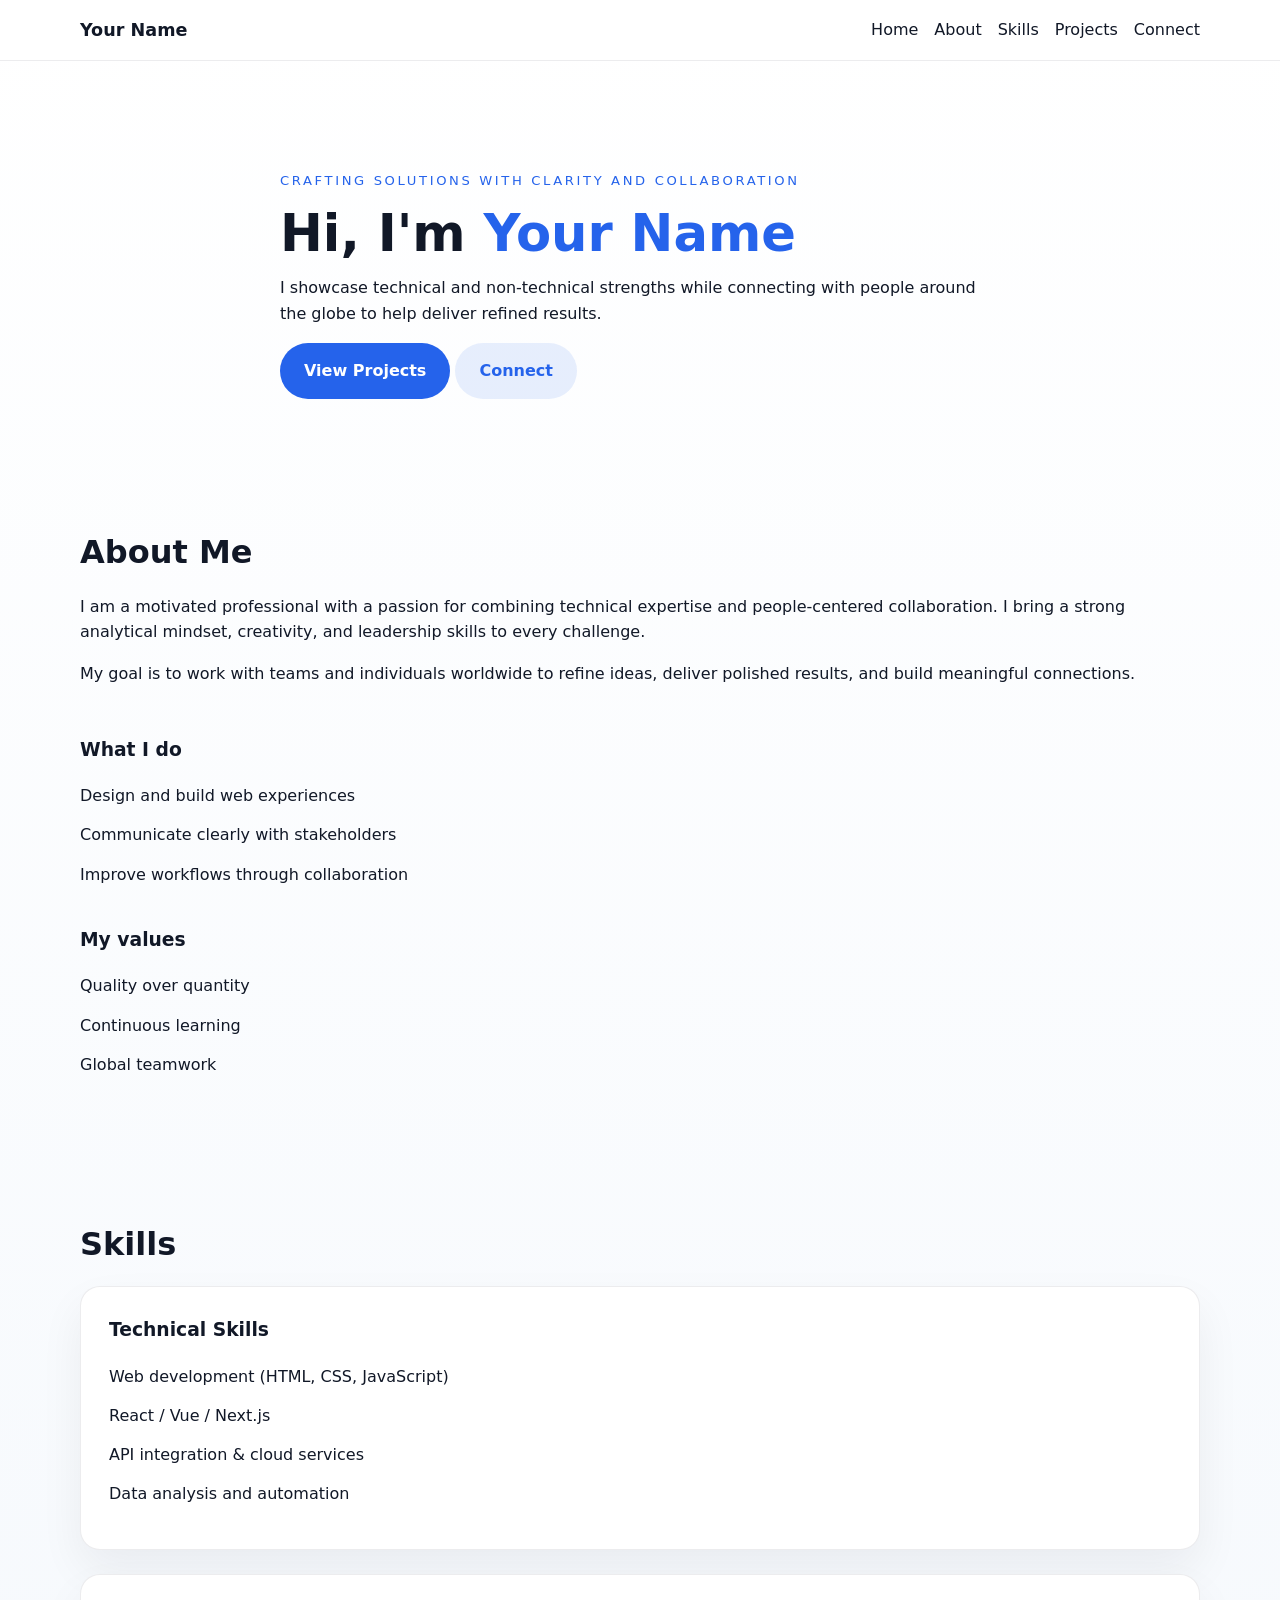
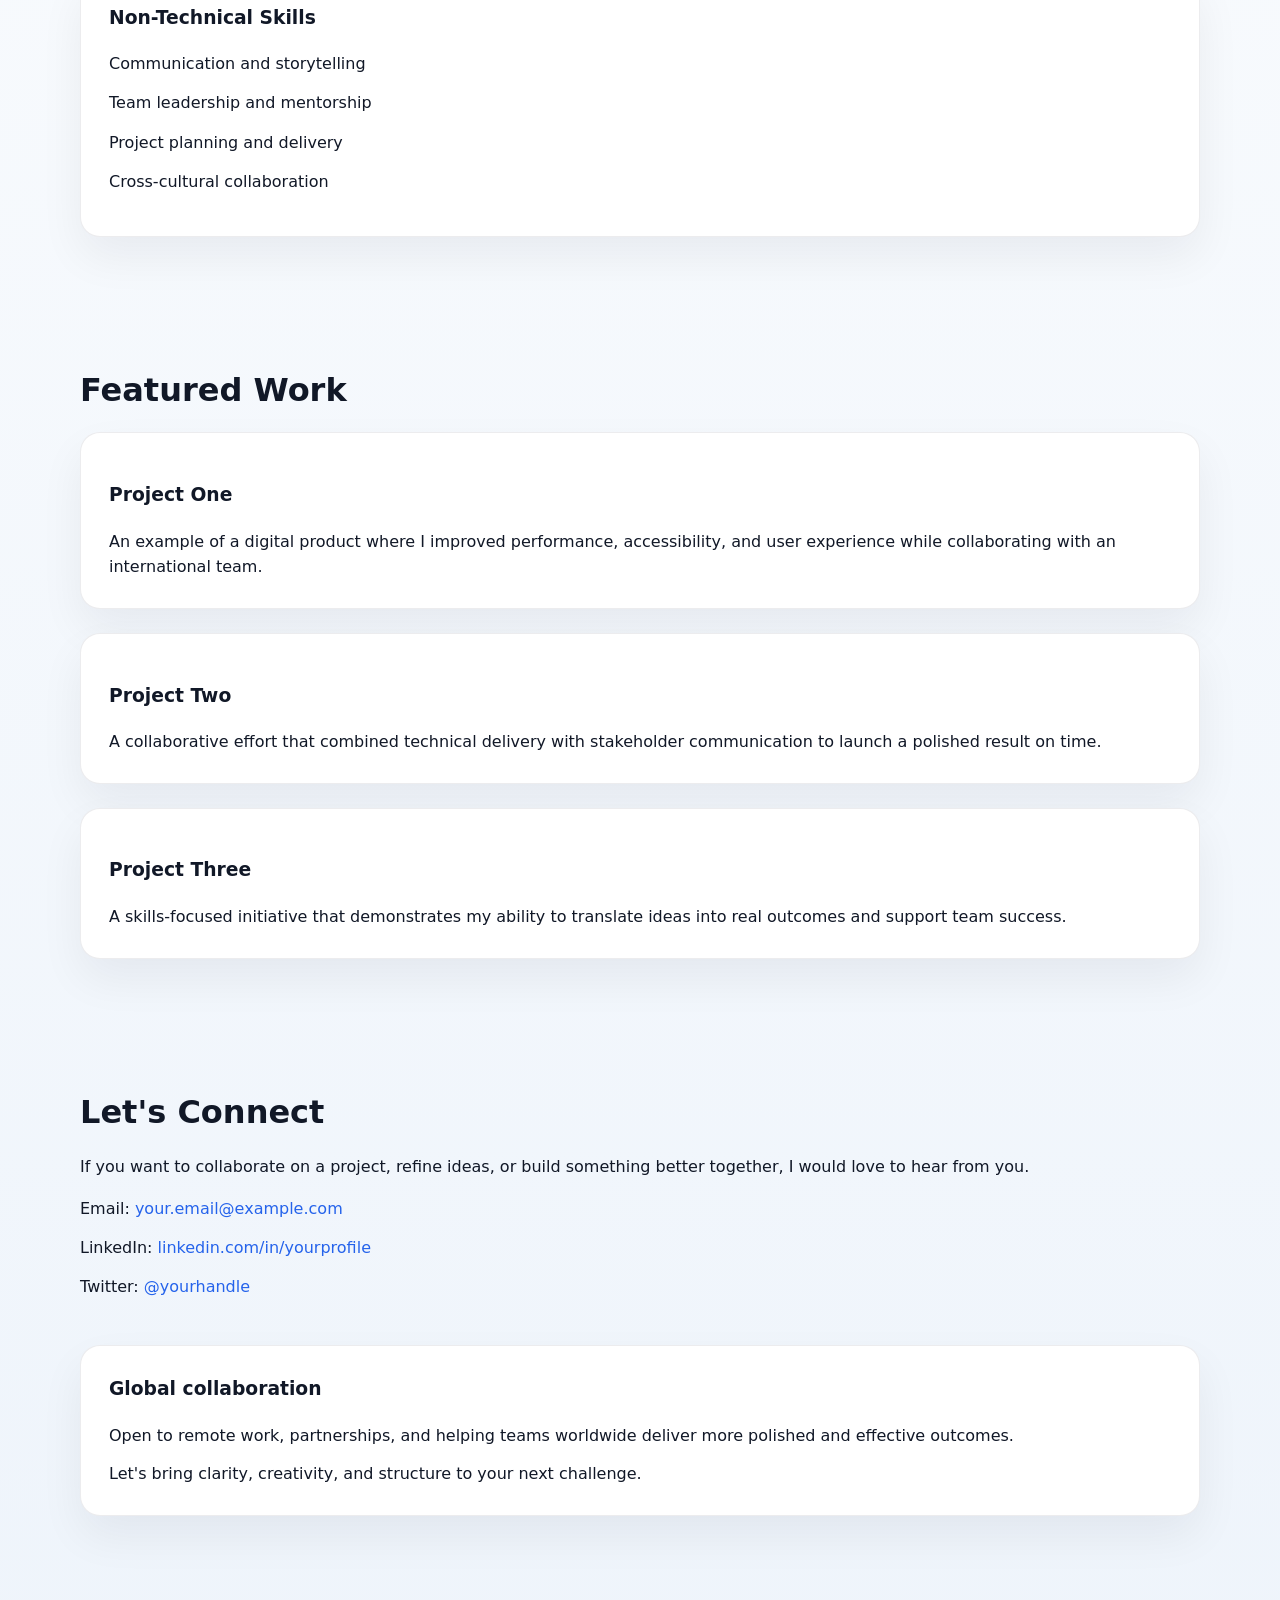
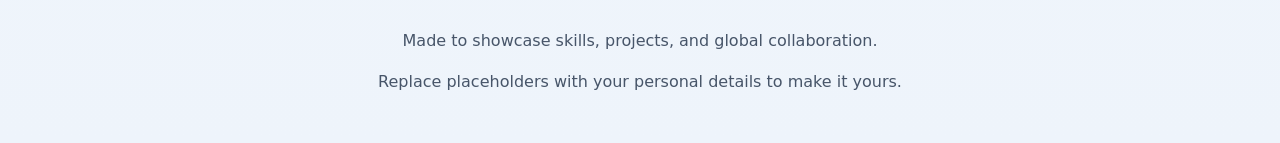
==== index.html @ eaec9dbc "Portfolio creation" ====
<!DOCTYPE html>
<html lang="en">
<head>
  <meta charset="UTF-8" />
  <meta name="viewport" content="width=device-width, initial-scale=1.0" />
  <title>My Portfolio | Showcase & Connect</title>
  <link rel="stylesheet" href="styles.css" />
</head>
<body>
  <header class="site-header">
    <div class="container header-inner">
      <a class="brand" href="#home">Your Name</a>
      <button class="nav-toggle" aria-label="Toggle navigation">Menu</button>
      <nav class="site-nav">
        <a href="#home">Home</a>
        <a href="#about">About</a>
        <a href="#skills">Skills</a>
        <a href="#projects">Projects</a>
        <a href="#connect">Connect</a>
      </nav>
    </div>
  </header>

  <main>
    <section id="home" class="hero">
      <div class="container hero-content">
        <p class="eyebrow">Crafting solutions with clarity and collaboration</p>
        <h1>Hi, I'm <span>Your Name</span></h1>
        <p>I showcase technical and non-technical strengths while connecting with people around the globe to help deliver refined results.</p>
        <div class="hero-actions">
          <a class="button primary" href="#projects">View Projects</a>
          <a class="button secondary" href="#connect">Connect</a>
        </div>
      </div>
    </section>

    <section id="about" class="section about">
      <div class="container section-grid">
        <div>
          <h2>About Me</h2>
          <p>I am a motivated professional with a passion for combining technical expertise and people-centered collaboration. I bring a strong analytical mindset, creativity, and leadership skills to every challenge.</p>
          <p>My goal is to work with teams and individuals worldwide to refine ideas, deliver polished results, and build meaningful connections.</p>
        </div>
        <div class="about-list">
          <div>
            <h3>What I do</h3>
            <ul>
              <li>Design and build web experiences</li>
              <li>Communicate clearly with stakeholders</li>
              <li>Improve workflows through collaboration</li>
            </ul>
          </div>
          <div>
            <h3>My values</h3>
            <ul>
              <li>Quality over quantity</li>
              <li>Continuous learning</li>
              <li>Global teamwork</li>
            </ul>
          </div>
        </div>
      </div>
    </section>

    <section id="skills" class="section skills">
      <div class="container">
        <h2>Skills</h2>
        <div class="skill-grid">
          <div class="skill-card">
            <h3>Technical Skills</h3>
            <ul>
              <li>Web development (HTML, CSS, JavaScript)</li>
              <li>React / Vue / Next.js</li>
              <li>API integration & cloud services</li>
              <li>Data analysis and automation</li>
            </ul>
          </div>
          <div class="skill-card">
            <h3>Non-Technical Skills</h3>
            <ul>
              <li>Communication and storytelling</li>
              <li>Team leadership and mentorship</li>
              <li>Project planning and delivery</li>
              <li>Cross-cultural collaboration</li>
            </ul>
          </div>
        </div>
      </div>
    </section>

    <section id="projects" class="section projects">
      <div class="container">
        <h2>Featured Work</h2>
        <div class="project-grid">
          <article class="project-card">
            <h3>Project One</h3>
            <p>An example of a digital product where I improved performance, accessibility, and user experience while collaborating with an international team.</p>
          </article>
          <article class="project-card">
            <h3>Project Two</h3>
            <p>A collaborative effort that combined technical delivery with stakeholder communication to launch a polished result on time.</p>
          </article>
          <article class="project-card">
            <h3>Project Three</h3>
            <p>A skills-focused initiative that demonstrates my ability to translate ideas into real outcomes and support team success.</p>
          </article>
        </div>
      </div>
    </section>

    <section id="connect" class="section connect">
      <div class="container section-grid">
        <div>
          <h2>Let's Connect</h2>
          <p>If you want to collaborate on a project, refine ideas, or build something better together, I would love to hear from you.</p>
          <ul class="contact-list">
            <li>Email: <a href="mailto:your.email@example.com">your.email@example.com</a></li>
            <li>LinkedIn: <a href="#">linkedin.com/in/yourprofile</a></li>
            <li>Twitter: <a href="#">@yourhandle</a></li>
          </ul>
        </div>
        <div class="connect-card">
          <h3>Global collaboration</h3>
          <p>Open to remote work, partnerships, and helping teams worldwide deliver more polished and effective outcomes.</p>
          <p>Let's bring clarity, creativity, and structure to your next challenge.</p>
        </div>
      </div>
    </section>
  </main>

  <footer class="site-footer">
    <div class="container">
      <p>Made to showcase skills, projects, and global collaboration.</p>
      <p>Replace placeholders with your personal details to make it yours.</p>
    </div>
  </footer>

  <script src="script.js"></script>
</body>
</html>
---- styles.css ----
:root {
  color-scheme: light;
  font-family: Inter, system-ui, -apple-system, BlinkMacSystemFont, "Segoe UI", sans-serif;
  font-size: 16px;
  line-height: 1.6;
  color: #111827;
  background: #f8fafc;
}

* {
  box-sizing: border-box;
}

body {
  margin: 0;
  min-height: 100vh;
  background: linear-gradient(180deg, #ffffff 0%, #eef4fb 100%);
}

a {
  color: inherit;
  text-decoration: none;
}

img {
  max-width: 100%;
  display: block;
}

.container {
  width: min(1120px, calc(100% - 2rem));
  margin: 0 auto;
}

.site-header {
  background: rgba(255, 255, 255, 0.92);
  position: sticky;
  top: 0;
  z-index: 10;
  border-bottom: 1px solid rgba(15, 23, 42, 0.08);
}

.header-inner {
  display: flex;
  gap: 1rem;
  align-items: center;
  justify-content: space-between;
  padding: 1rem 0;
}

.brand {
  font-size: 1.1rem;
  font-weight: 700;
}

.site-nav {
  display: flex;
  flex-wrap: wrap;
  gap: 1rem;
}

.nav-toggle {
  display: none;
  border: none;
  background: none;
  font: inherit;
  cursor: pointer;
}

.hero {
  padding: 6rem 0 4rem;
}

.hero-content {
  max-width: 720px;
}

.eyebrow {
  text-transform: uppercase;
  letter-spacing: 0.2em;
  font-size: 0.82rem;
  margin-bottom: 1rem;
  color: #2563eb;
}

h1 {
  font-size: clamp(2.5rem, 4vw, 4rem);
  line-height: 1.02;
  margin: 0 0 1rem;
}

h1 span {
  color: #2563eb;
}

.button {
  display: inline-flex;
  align-items: center;
  justify-content: center;
  padding: 0.95rem 1.5rem;
  border-radius: 999px;
  font-weight: 600;
  transition: transform 0.2s ease, background 0.2s ease;
}

.button:hover {
  transform: translateY(-1px);
}

.primary {
  background: #2563eb;
  color: white;
}

.secondary {
  background: rgba(37, 99, 235, 0.1);
  color: #2563eb;
}

.section {
  padding: 4rem 0;
}

.section h2 {
  font-size: clamp(2rem, 2.5vw, 2.75rem);
  margin: 0 0 1rem;
}

.section-grid {
  display: grid;
  gap: 2rem;
}

.about-list {
  display: grid;
  gap: 1.5rem;
}

.about-list h3,
.skill-card h3,
.connect-card h3 {
  margin-top: 0;
}

.about-list ul,
.skill-card ul,
.contact-list {
  list-style: none;
  padding: 0;
  margin: 0;
}

.about-list li,
.skill-card li,
.contact-list li {
  margin-bottom: 0.85rem;
}

.skill-grid,
.project-grid {
  display: grid;
  gap: 1.5rem;
}

.skill-card,
.project-card,
.connect-card {
  background: white;
  border: 1px solid rgba(15, 23, 42, 0.08);
  border-radius: 1.25rem;
  padding: 1.75rem;
  box-shadow: 0 20px 45px rgba(15, 23, 42, 0.06);
}

.project-card p,
.connect-card p {
  margin: 0.8rem 0 0;
}

.contact-list li a {
  color: #2563eb;
}

.site-footer {
  padding: 2rem 0;
  text-align: center;
  color: #475569;
}

@media (max-width: 900px) {
  .section-grid {
    grid-template-columns: 1fr;
  }

  .skill-grid,
  .project-grid {
    grid-template-columns: 1fr;
  }
}

@media (max-width: 720px) {
  .header-inner {
    flex-direction: column;
    align-items: flex-start;
  }

  .nav-toggle {
    display: inline-flex;
  }

  .site-nav {
    width: 100%;
    flex-direction: column;
    display: none;
    gap: 0.75rem;
    margin-top: 0.75rem;
  }

  .site-nav.open {
    display: flex;
  }

  .hero {
    padding-top: 4rem;
  }
}
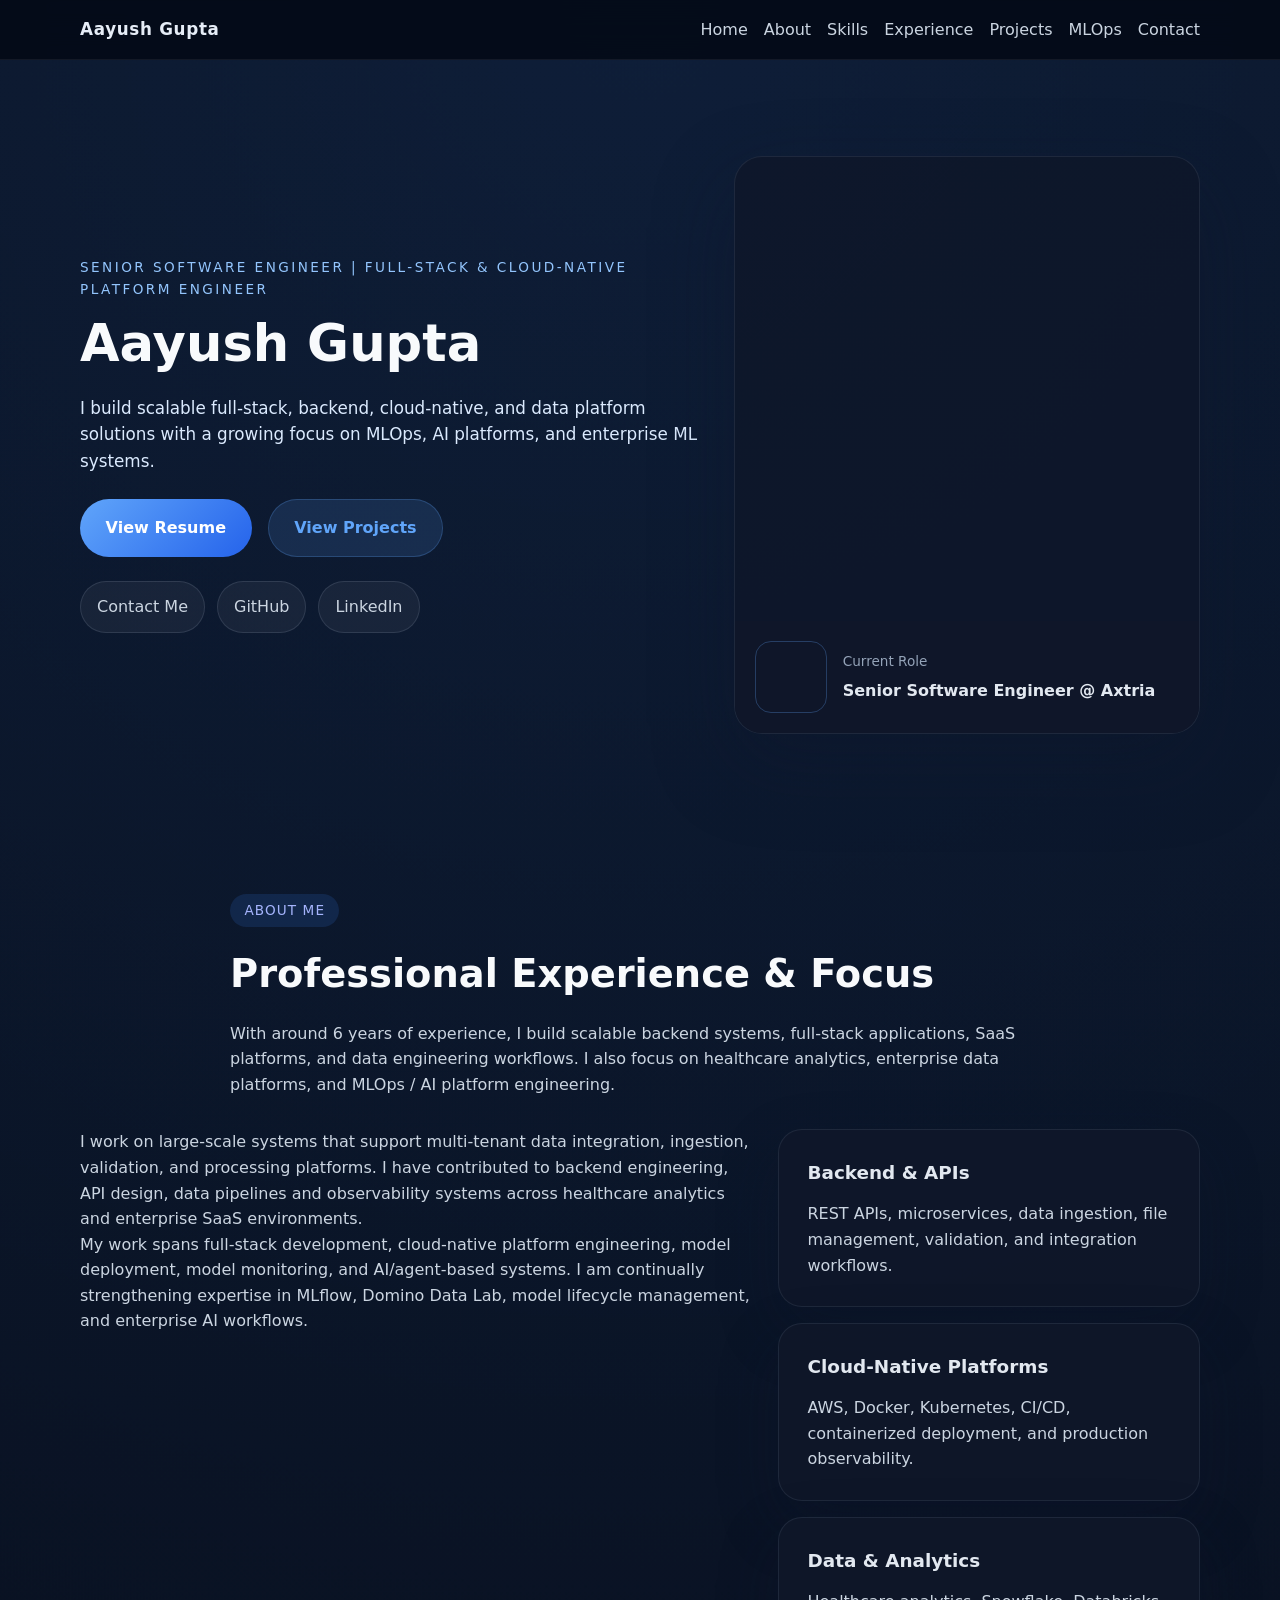
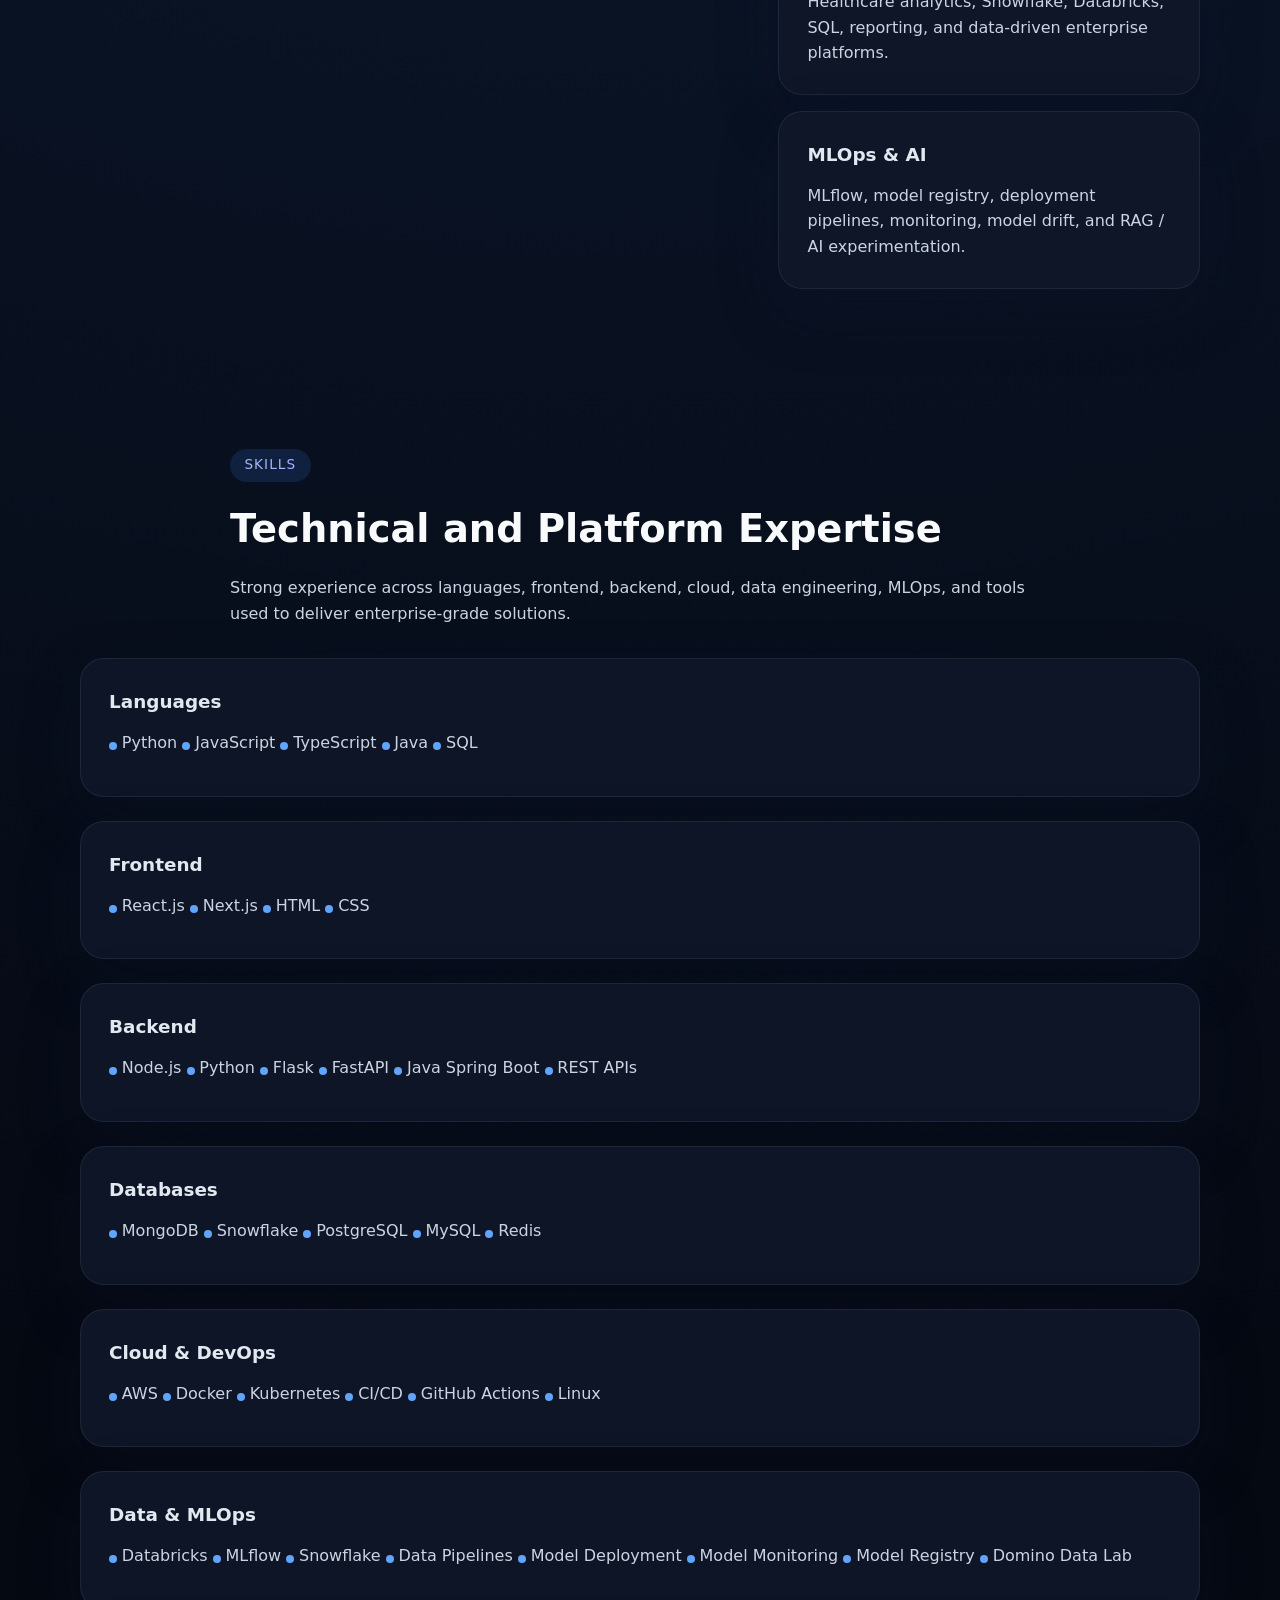
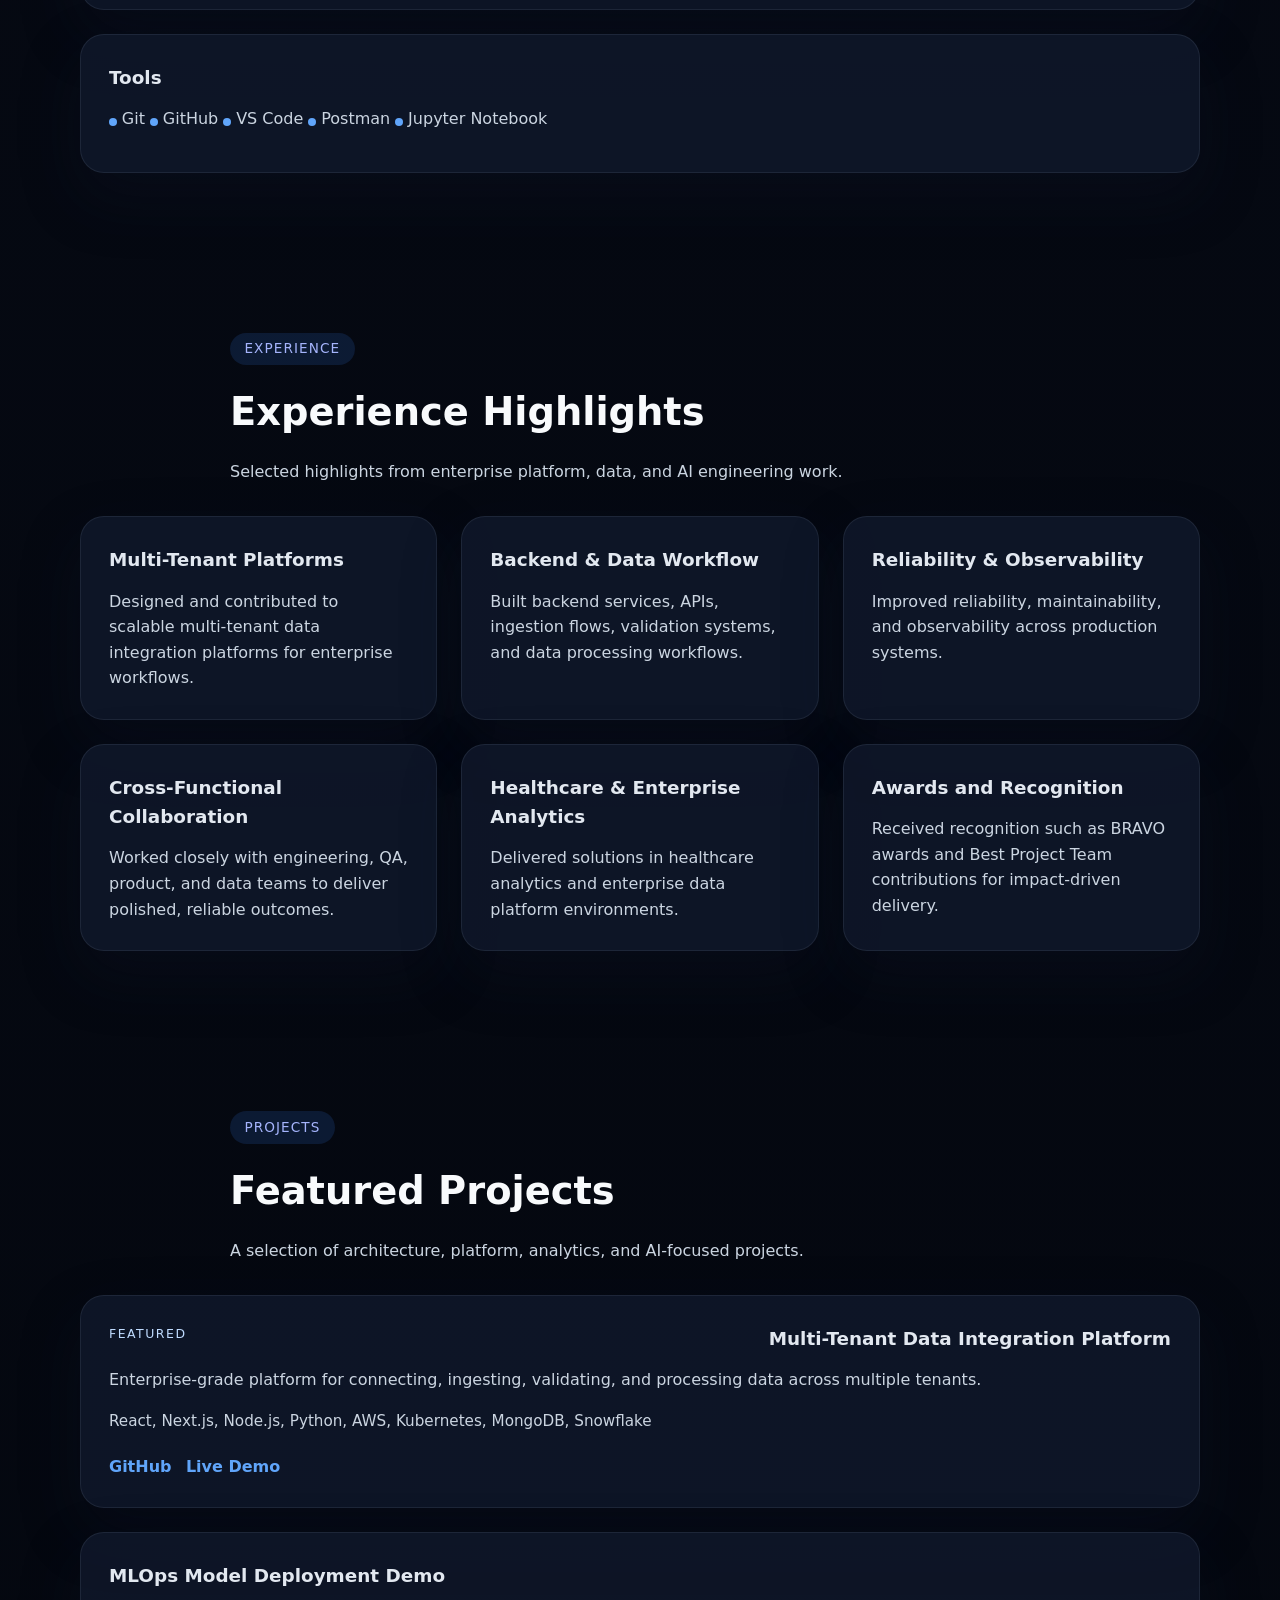
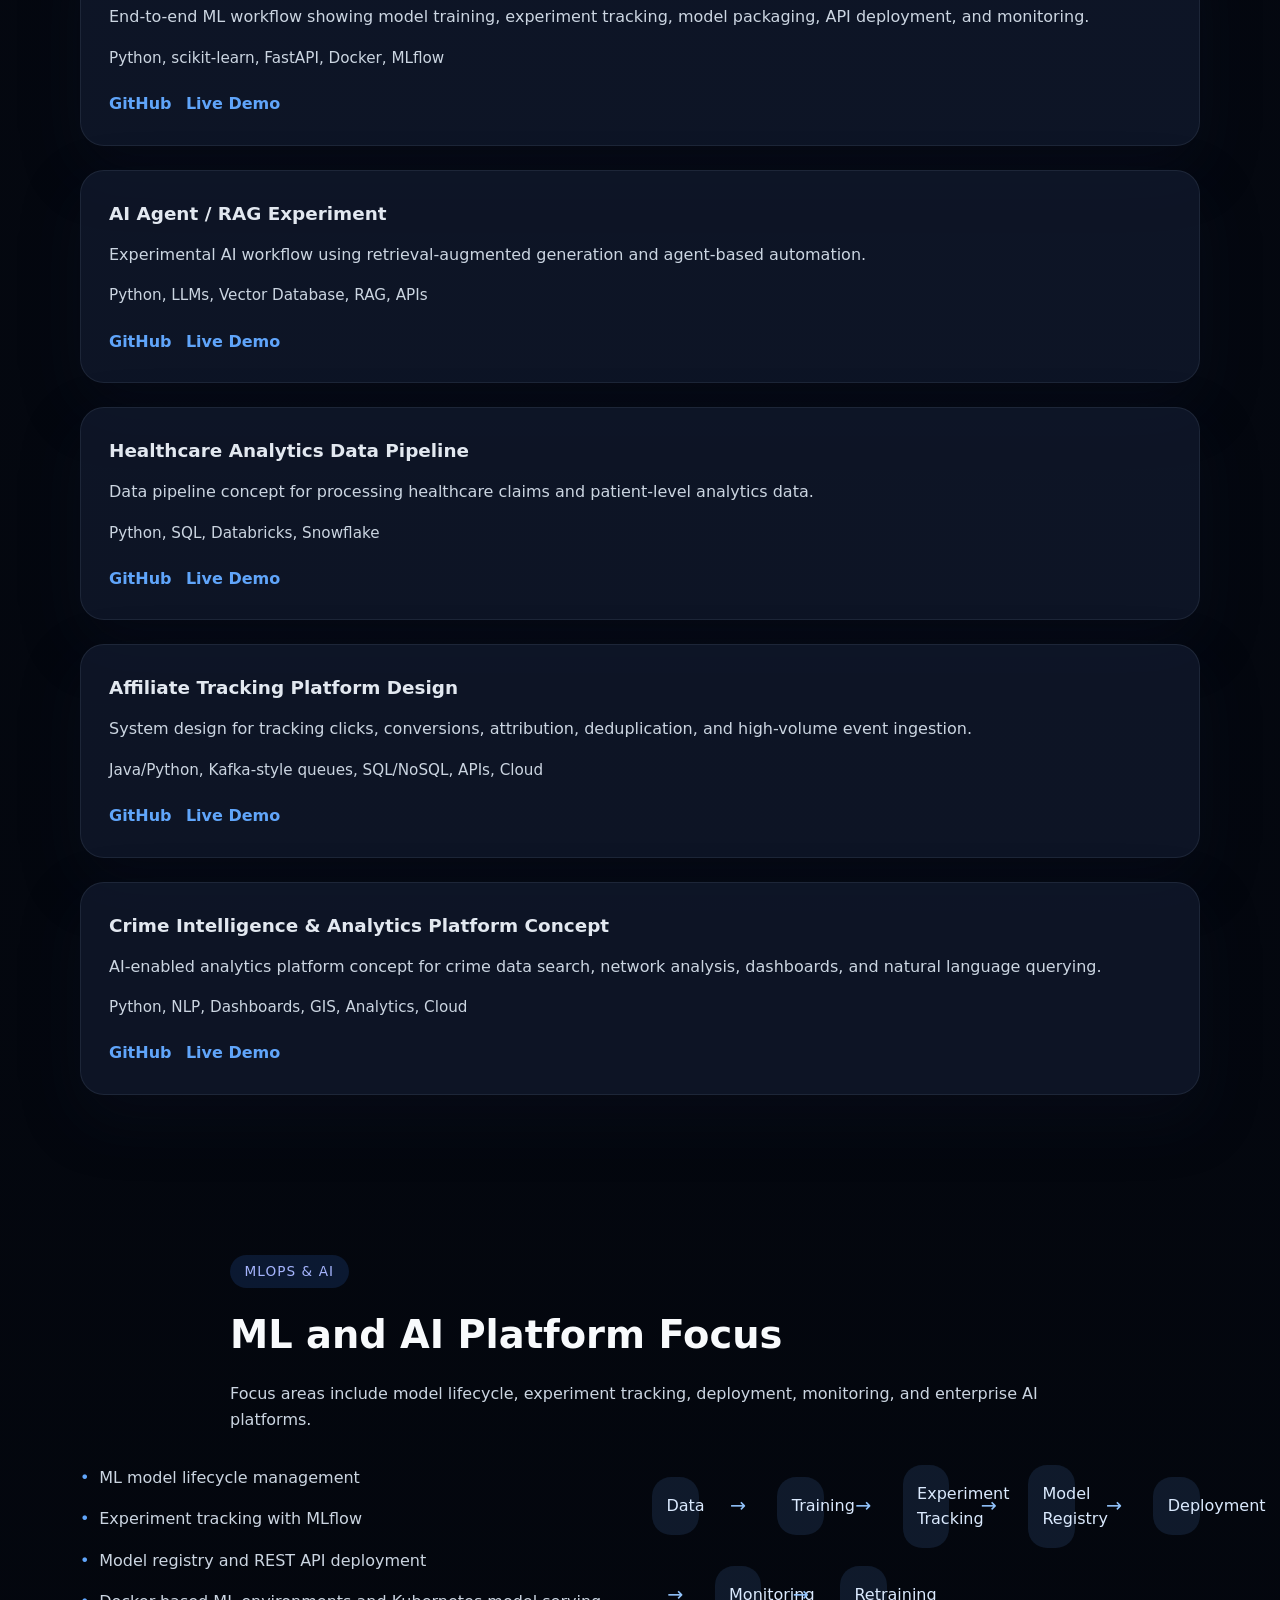
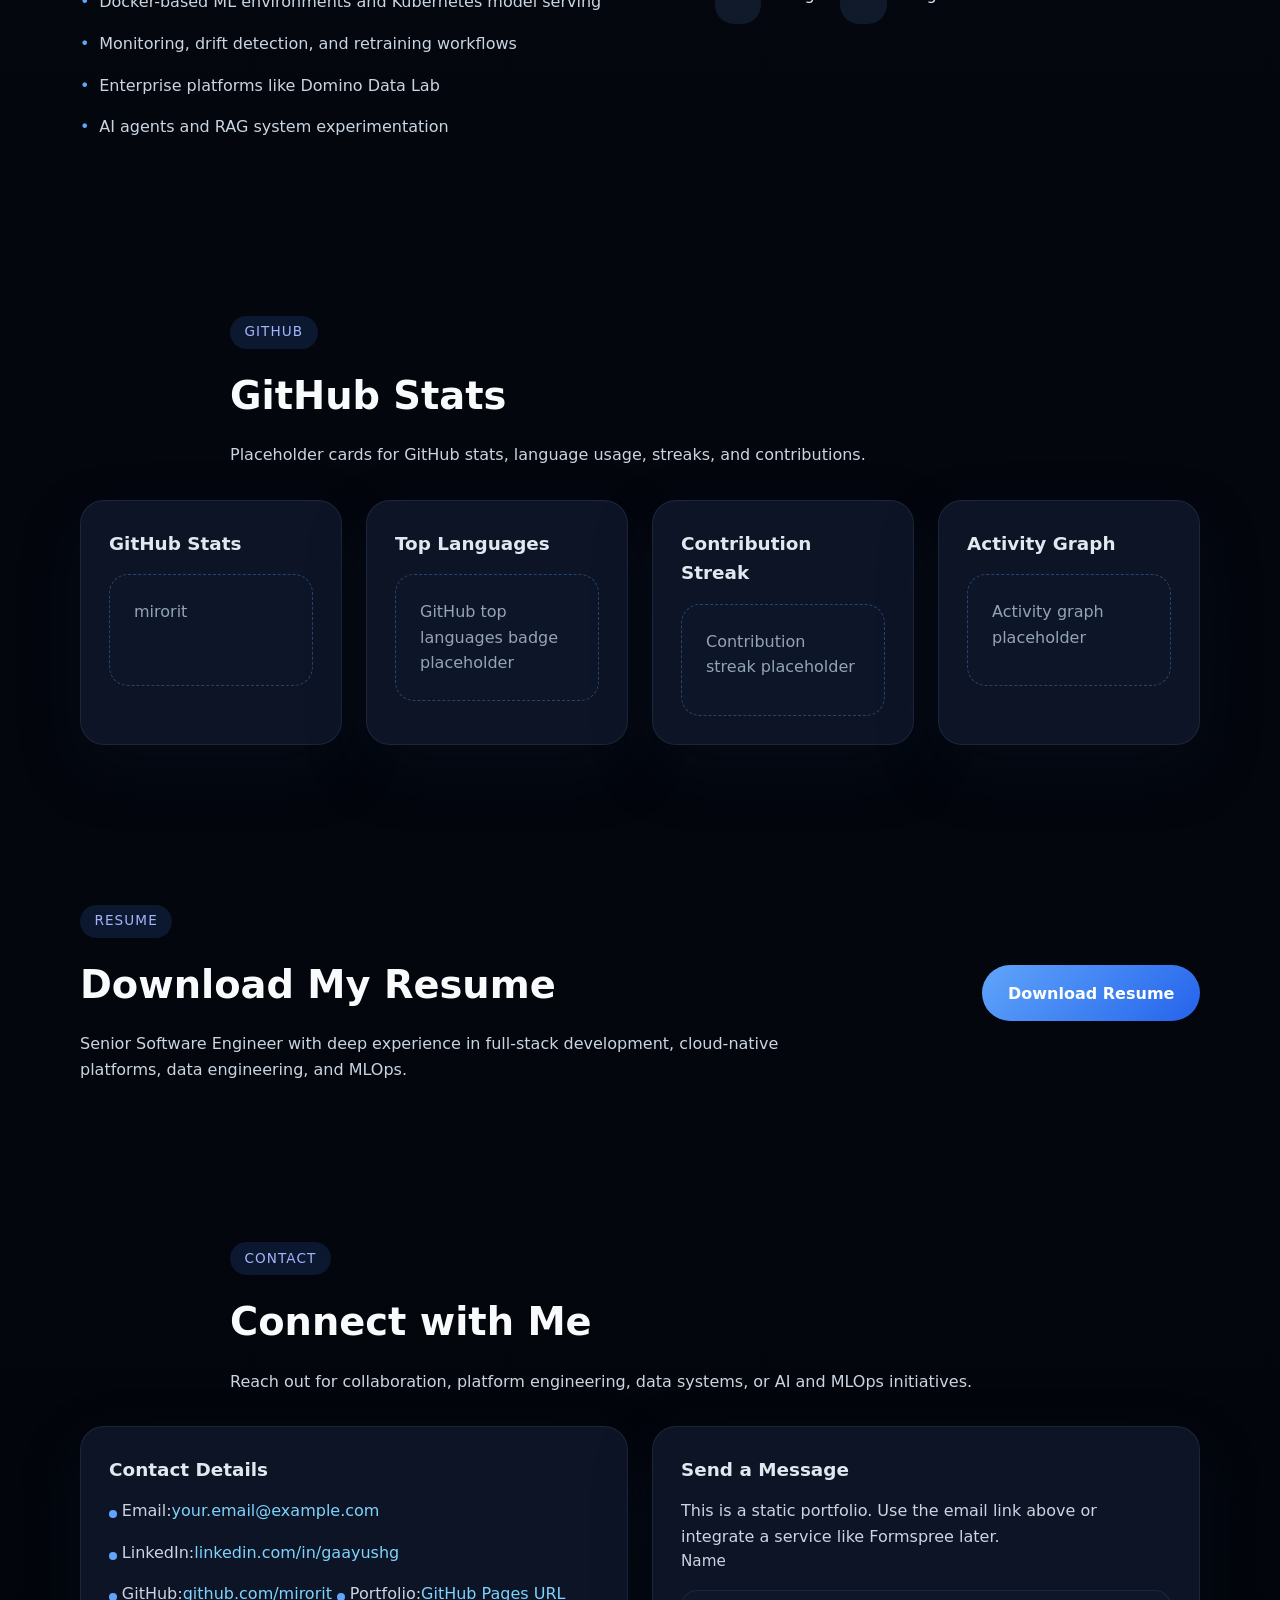
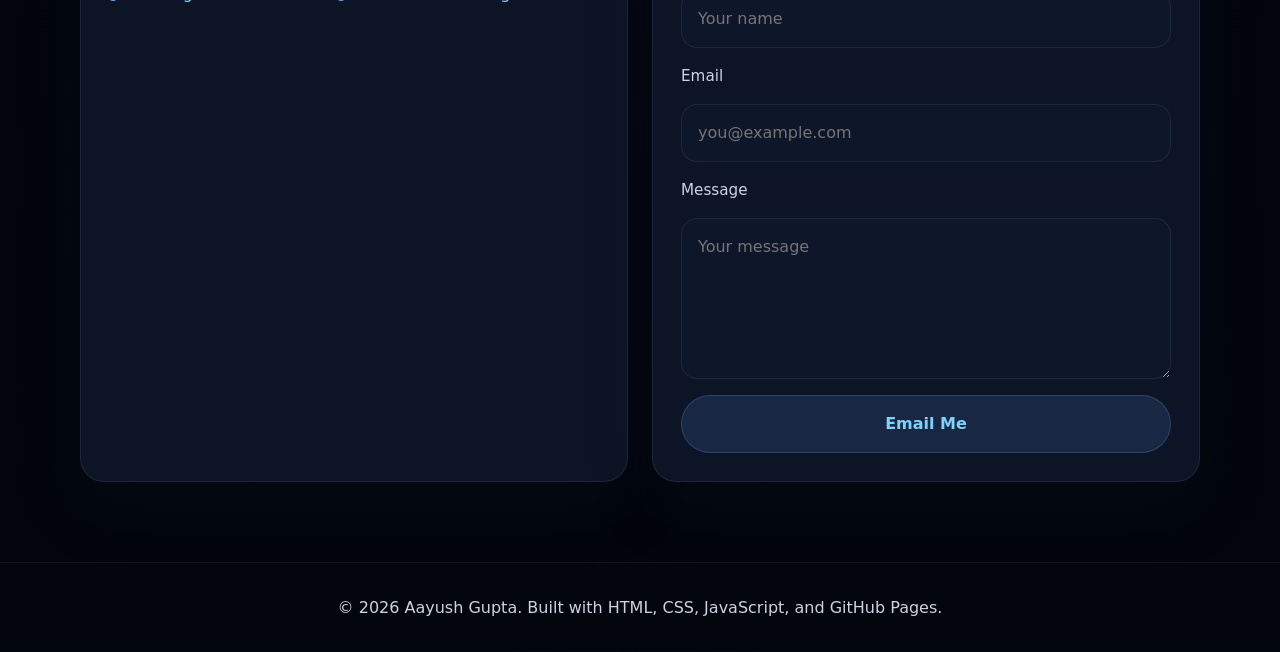
==== commit fa7e737b: "website updated" ====
--- a/index.html
+++ b/index.html
@@ -3,138 +3,402 @@
 <head>
   <meta charset="UTF-8" />
   <meta name="viewport" content="width=device-width, initial-scale=1.0" />
-  <title>My Portfolio | Showcase & Connect</title>
+  <title>Aayush Gupta | Senior Software Engineer, Cloud-Native Platform Engineer</title>
+  <meta name="description" content="Aayush Gupta - Senior Software Engineer specializing in full-stack development, cloud-native platforms, data engineering, healthcare analytics, and MLOps." />
   <link rel="stylesheet" href="styles.css" />
 </head>
 <body>
-  <header class="site-header">
-    <div class="container header-inner">
-      <a class="brand" href="#home">Your Name</a>
-      <button class="nav-toggle" aria-label="Toggle navigation">Menu</button>
-      <nav class="site-nav">
-        <a href="#home">Home</a>
-        <a href="#about">About</a>
-        <a href="#skills">Skills</a>
-        <a href="#projects">Projects</a>
-        <a href="#connect">Connect</a>
-      </nav>
-    </div>
-  </header>
-
-  <main>
-    <section id="home" class="hero">
-      <div class="container hero-content">
-        <p class="eyebrow">Crafting solutions with clarity and collaboration</p>
-        <h1>Hi, I'm <span>Your Name</span></h1>
-        <p>I showcase technical and non-technical strengths while connecting with people around the globe to help deliver refined results.</p>
-        <div class="hero-actions">
-          <a class="button primary" href="#projects">View Projects</a>
-          <a class="button secondary" href="#connect">Connect</a>
-        </div>
+  <div class="site-shell">
+    <header class="site-header">
+      <div class="container header-inner">
+        <a class="brand" href="#home">Aayush Gupta</a>
+        <button class="nav-toggle" aria-label="Toggle navigation menu">Menu</button>
+        <nav class="site-nav" aria-label="Primary navigation">
+          <a href="#home">Home</a>
+          <a href="#about">About</a>
+          <a href="#skills">Skills</a>
+          <a href="#experience">Experience</a>
+          <a href="#projects">Projects</a>
+          <a href="#mlops">MLOps</a>
+          <a href="#contact">Contact</a>
+        </nav>
       </div>
-    </section>
-
-    <section id="about" class="section about">
-      <div class="container section-grid">
-        <div>
-          <h2>About Me</h2>
-          <p>I am a motivated professional with a passion for combining technical expertise and people-centered collaboration. I bring a strong analytical mindset, creativity, and leadership skills to every challenge.</p>
-          <p>My goal is to work with teams and individuals worldwide to refine ideas, deliver polished results, and build meaningful connections.</p>
-        </div>
-        <div class="about-list">
+    </header>
+
+    <main>
+      <section id="home" class="hero section hero-section">
+        <div class="container hero-grid">
+          <div class="hero-copy" data-animate>
+            <p class="eyebrow">Senior Software Engineer | Full-Stack & Cloud-Native Platform Engineer</p>
+            <h1>Aayush Gupta</h1>
+            <p class="hero-text">I build scalable full-stack, backend, cloud-native, and data platform solutions with a growing focus on MLOps, AI platforms, and enterprise ML systems.</p>
+            <div class="hero-actions">
+              <a class="button primary" href="assets/resume/Aayush_Gupta_Resume.pdf" target="_blank" rel="noreferrer">View Resume</a>
+              <a class="button secondary" href="#projects">View Projects</a>
+            </div>
+            <div class="hero-links">
+              <a class="link-pill" href="#contact">Contact Me</a>
+              <a class="link-pill" href="https://github.com/mirorit" target="_blank" rel="noreferrer">GitHub</a>
+              <a class="link-pill" href="https://www.linkedin.com/in/gaayushg/" target="_blank" rel="noreferrer">LinkedIn</a>
+            </div>
+          </div>
+          <div class="hero-media" data-animate>
+            <div class="hero-card">
+              <img src="assets/images/banner-placeholder.png" alt="Professional banner illustration" class="hero-banner" />
+              <div class="hero-profile-card">
+                <img src="assets/images/profile-placeholder.png" alt="Aayush Gupta profile placeholder" class="profile-image" />
+                <div>
+                  <p class="label">Current Role</p>
+                  <p class="value">Senior Software Engineer @ Axtria</p>
+                </div>
+              </div>
+            </div>
+          </div>
+        </div>
+      </section>
+
+      <section id="about" class="section about-section">
+        <div class="container section-header" data-animate>
+          <span class="section-tag">About Me</span>
+          <h2>Professional Experience & Focus</h2>
+          <p>With around 6 years of experience, I build scalable backend systems, full-stack applications, SaaS platforms, and data engineering workflows. I also focus on healthcare analytics, enterprise data platforms, and MLOps / AI platform engineering.</p>
+        </div>
+        <div class="container about-grid">
+          <div class="about-copy" data-animate>
+            <p>I work on large-scale systems that support multi-tenant data integration, ingestion, validation, and processing platforms. I have contributed to backend engineering, API design, data pipelines and observability systems across healthcare analytics and enterprise SaaS environments.</p>
+            <p>My work spans full-stack development, cloud-native platform engineering, model deployment, model monitoring, and AI/agent-based systems. I am continually strengthening expertise in MLflow, Domino Data Lab, model lifecycle management, and enterprise AI workflows.</p>
+          </div>
+          <div class="about-list" data-animate>
+            <div class="feature-card">
+              <h3>Backend & APIs</h3>
+              <p>REST APIs, microservices, data ingestion, file management, validation, and integration workflows.</p>
+            </div>
+            <div class="feature-card">
+              <h3>Cloud-Native Platforms</h3>
+              <p>AWS, Docker, Kubernetes, CI/CD, containerized deployment, and production observability.</p>
+            </div>
+            <div class="feature-card">
+              <h3>Data & Analytics</h3>
+              <p>Healthcare analytics, Snowflake, Databricks, SQL, reporting, and data-driven enterprise platforms.</p>
+            </div>
+            <div class="feature-card">
+              <h3>MLOps & AI</h3>
+              <p>MLflow, model registry, deployment pipelines, monitoring, model drift, and RAG / AI experimentation.</p>
+            </div>
+          </div>
+        </div>
+      </section>
+
+      <section id="skills" class="section skills-section">
+        <div class="container section-header" data-animate>
+          <span class="section-tag">Skills</span>
+          <h2>Technical and Platform Expertise</h2>
+          <p>Strong experience across languages, frontend, backend, cloud, data engineering, MLOps, and tools used to deliver enterprise-grade solutions.</p>
+        </div>
+        <div class="container skills-grid">
+          <article class="skill-card" data-animate>
+            <h3>Languages</h3>
+            <ul>
+              <li>Python</li>
+              <li>JavaScript</li>
+              <li>TypeScript</li>
+              <li>Java</li>
+              <li>SQL</li>
+            </ul>
+          </article>
+          <article class="skill-card" data-animate>
+            <h3>Frontend</h3>
+            <ul>
+              <li>React.js</li>
+              <li>Next.js</li>
+              <li>HTML</li>
+              <li>CSS</li>
+            </ul>
+          </article>
+          <article class="skill-card" data-animate>
+            <h3>Backend</h3>
+            <ul>
+              <li>Node.js</li>
+              <li>Python</li>
+              <li>Flask</li>
+              <li>FastAPI</li>
+              <li>Java Spring Boot</li>
+              <li>REST APIs</li>
+            </ul>
+          </article>
+          <article class="skill-card" data-animate>
+            <h3>Databases</h3>
+            <ul>
+              <li>MongoDB</li>
+              <li>Snowflake</li>
+              <li>PostgreSQL</li>
+              <li>MySQL</li>
+              <li>Redis</li>
+            </ul>
+          </article>
+          <article class="skill-card" data-animate>
+            <h3>Cloud & DevOps</h3>
+            <ul>
+              <li>AWS</li>
+              <li>Docker</li>
+              <li>Kubernetes</li>
+              <li>CI/CD</li>
+              <li>GitHub Actions</li>
+              <li>Linux</li>
+            </ul>
+          </article>
+          <article class="skill-card" data-animate>
+            <h3>Data & MLOps</h3>
+            <ul>
+              <li>Databricks</li>
+              <li>MLflow</li>
+              <li>Snowflake</li>
+              <li>Data Pipelines</li>
+              <li>Model Deployment</li>
+              <li>Model Monitoring</li>
+              <li>Model Registry</li>
+              <li>Domino Data Lab</li>
+            </ul>
+          </article>
+          <article class="skill-card" data-animate>
+            <h3>Tools</h3>
+            <ul>
+              <li>Git</li>
+              <li>GitHub</li>
+              <li>VS Code</li>
+              <li>Postman</li>
+              <li>Jupyter Notebook</li>
+            </ul>
+          </article>
+        </div>
+      </section>
+
+      <section id="experience" class="section experience-section">
+        <div class="container section-header" data-animate>
+          <span class="section-tag">Experience</span>
+          <h2>Experience Highlights</h2>
+          <p>Selected highlights from enterprise platform, data, and AI engineering work.</p>
+        </div>
+        <div class="container highlight-grid">
+          <article class="highlight-card" data-animate>
+            <h3>Multi-Tenant Platforms</h3>
+            <p>Designed and contributed to scalable multi-tenant data integration platforms for enterprise workflows.</p>
+          </article>
+          <article class="highlight-card" data-animate>
+            <h3>Backend & Data Workflow</h3>
+            <p>Built backend services, APIs, ingestion flows, validation systems, and data processing workflows.</p>
+          </article>
+          <article class="highlight-card" data-animate>
+            <h3>Reliability & Observability</h3>
+            <p>Improved reliability, maintainability, and observability across production systems.</p>
+          </article>
+          <article class="highlight-card" data-animate>
+            <h3>Cross-Functional Collaboration</h3>
+            <p>Worked closely with engineering, QA, product, and data teams to deliver polished, reliable outcomes.</p>
+          </article>
+          <article class="highlight-card" data-animate>
+            <h3>Healthcare & Enterprise Analytics</h3>
+            <p>Delivered solutions in healthcare analytics and enterprise data platform environments.</p>
+          </article>
+          <article class="highlight-card" data-animate>
+            <h3>Awards and Recognition</h3>
+            <p>Received recognition such as BRAVO awards and Best Project Team contributions for impact-driven delivery.</p>
+          </article>
+        </div>
+      </section>
+
+      <section id="projects" class="section projects-section">
+        <div class="container section-header" data-animate>
+          <span class="section-tag">Projects</span>
+          <h2>Featured Projects</h2>
+          <p>A selection of architecture, platform, analytics, and AI-focused projects.</p>
+        </div>
+        <div class="container projects-grid">
+          <article class="project-card" data-animate>
+            <div class="project-card-header">
+              <span class="project-label">Featured</span>
+              <h3>Multi-Tenant Data Integration Platform</h3>
+            </div>
+            <p>Enterprise-grade platform for connecting, ingesting, validating, and processing data across multiple tenants.</p>
+            <p class="project-stack">React, Next.js, Node.js, Python, AWS, Kubernetes, MongoDB, Snowflake</p>
+            <div class="project-links">
+              <a href="#" aria-label="Multi-Tenant Data Integration Platform GitHub link">GitHub</a>
+              <a href="#" aria-label="Multi-Tenant Data Integration Platform live demo link">Live Demo</a>
+            </div>
+          </article>
+          <article class="project-card" data-animate>
+            <div class="project-card-header">
+              <h3>MLOps Model Deployment Demo</h3>
+            </div>
+            <p>End-to-end ML workflow showing model training, experiment tracking, model packaging, API deployment, and monitoring.</p>
+            <p class="project-stack">Python, scikit-learn, FastAPI, Docker, MLflow</p>
+            <div class="project-links">
+              <a href="#" aria-label="MLOps Model Deployment Demo GitHub link">GitHub</a>
+              <a href="#" aria-label="MLOps Model Deployment Demo live demo link">Live Demo</a>
+            </div>
+          </article>
+          <article class="project-card" data-animate>
+            <div class="project-card-header">
+              <h3>AI Agent / RAG Experiment</h3>
+            </div>
+            <p>Experimental AI workflow using retrieval-augmented generation and agent-based automation.</p>
+            <p class="project-stack">Python, LLMs, Vector Database, RAG, APIs</p>
+            <div class="project-links">
+              <a href="#" aria-label="AI Agent RAG Experiment GitHub link">GitHub</a>
+              <a href="#" aria-label="AI Agent RAG Experiment live demo link">Live Demo</a>
+            </div>
+          </article>
+          <article class="project-card" data-animate>
+            <div class="project-card-header">
+              <h3>Healthcare Analytics Data Pipeline</h3>
+            </div>
+            <p>Data pipeline concept for processing healthcare claims and patient-level analytics data.</p>
+            <p class="project-stack">Python, SQL, Databricks, Snowflake</p>
+            <div class="project-links">
+              <a href="#" aria-label="Healthcare Analytics Data Pipeline GitHub link">GitHub</a>
+              <a href="#" aria-label="Healthcare Analytics Data Pipeline live demo link">Live Demo</a>
+            </div>
+          </article>
+          <article class="project-card" data-animate>
+            <div class="project-card-header">
+              <h3>Affiliate Tracking Platform Design</h3>
+            </div>
+            <p>System design for tracking clicks, conversions, attribution, deduplication, and high-volume event ingestion.</p>
+            <p class="project-stack">Java/Python, Kafka-style queues, SQL/NoSQL, APIs, Cloud</p>
+            <div class="project-links">
+              <a href="#" aria-label="Affiliate Tracking Platform Design GitHub link">GitHub</a>
+              <a href="#" aria-label="Affiliate Tracking Platform Design live demo link">Live Demo</a>
+            </div>
+          </article>
+          <article class="project-card" data-animate>
+            <div class="project-card-header">
+              <h3>Crime Intelligence & Analytics Platform Concept</h3>
+            </div>
+            <p>AI-enabled analytics platform concept for crime data search, network analysis, dashboards, and natural language querying.</p>
+            <p class="project-stack">Python, NLP, Dashboards, GIS, Analytics, Cloud</p>
+            <div class="project-links">
+              <a href="#" aria-label="Crime Intelligence Analytics Platform Concept GitHub link">GitHub</a>
+              <a href="#" aria-label="Crime Intelligence Analytics Platform Concept live demo link">Live Demo</a>
+            </div>
+          </article>
+        </div>
+      </section>
+
+      <section id="mlops" class="section mlops-section">
+        <div class="container section-header" data-animate>
+          <span class="section-tag">MLOps & AI</span>
+          <h2>ML and AI Platform Focus</h2>
+          <p>Focus areas include model lifecycle, experiment tracking, deployment, monitoring, and enterprise AI platforms.</p>
+        </div>
+        <div class="container mlops-grid">
+          <div class="mlops-summary" data-animate>
+            <ul>
+              <li>ML model lifecycle management</li>
+              <li>Experiment tracking with MLflow</li>
+              <li>Model registry and REST API deployment</li>
+              <li>Docker-based ML environments and Kubernetes model serving</li>
+              <li>Monitoring, drift detection, and retraining workflows</li>
+              <li>Enterprise platforms like Domino Data Lab</li>
+              <li>AI agents and RAG system experimentation</li>
+            </ul>
+          </div>
+          <div class="mlops-flow" data-animate>
+            <div class="flow-step">Data</div>
+            <div class="flow-arrow">→</div>
+            <div class="flow-step">Training</div>
+            <div class="flow-arrow">→</div>
+            <div class="flow-step">Experiment Tracking</div>
+            <div class="flow-arrow">→</div>
+            <div class="flow-step">Model Registry</div>
+            <div class="flow-arrow">→</div>
+            <div class="flow-step">Deployment</div>
+            <div class="flow-arrow">→</div>
+            <div class="flow-step">Monitoring</div>
+            <div class="flow-arrow">→</div>
+            <div class="flow-step">Retraining</div>
+          </div>
+        </div>
+      </section>
+
+      <section id="stats" class="section stats-section">
+        <div class="container section-header" data-animate>
+          <span class="section-tag">GitHub</span>
+          <h2>GitHub Stats</h2>
+          <p>Placeholder cards for GitHub stats, language usage, streaks, and contributions.</p>
+        </div>
+        <div class="container stats-grid">
+          <article class="stat-card" data-animate>
+            <h3>GitHub Stats</h3>
+            <div class="stat-placeholder">mirorit</div>
+          </article>
+          <article class="stat-card" data-animate>
+            <h3>Top Languages</h3>
+            <div class="stat-placeholder">GitHub top languages badge placeholder</div>
+          </article>
+          <article class="stat-card" data-animate>
+            <h3>Contribution Streak</h3>
+            <div class="stat-placeholder">Contribution streak placeholder</div>
+          </article>
+          <article class="stat-card" data-animate>
+            <h3>Activity Graph</h3>
+            <div class="stat-placeholder">Activity graph placeholder</div>
+          </article>
+        </div>
+      </section>
+
+      <section id="resume" class="section resume-section">
+        <div class="container resume-grid" data-animate>
           <div>
-            <h3>What I do</h3>
-            <ul>
-              <li>Design and build web experiences</li>
-              <li>Communicate clearly with stakeholders</li>
-              <li>Improve workflows through collaboration</li>
-            </ul>
-          </div>
-          <div>
-            <h3>My values</h3>
-            <ul>
-              <li>Quality over quantity</li>
-              <li>Continuous learning</li>
-              <li>Global teamwork</li>
-            </ul>
-          </div>
-        </div>
+            <span class="section-tag">Resume</span>
+            <h2>Download My Resume</h2>
+            <p>Senior Software Engineer with deep experience in full-stack development, cloud-native platforms, data engineering, and MLOps.</p>
+          </div>
+          <div class="resume-actions">
+            <a class="button primary" href="assets/resume/Aayush_Gupta_Resume.pdf" download="Aayush_Gupta_Resume.pdf">Download Resume</a>
+          </div>
+        </div>
+      </section>
+
+      <section id="contact" class="section contact-section">
+        <div class="container section-header" data-animate>
+          <span class="section-tag">Contact</span>
+          <h2>Connect with Me</h2>
+          <p>Reach out for collaboration, platform engineering, data systems, or AI and MLOps initiatives.</p>
+        </div>
+        <div class="container contact-grid">
+          <div class="contact-card" data-animate>
+            <h3>Contact Details</h3>
+            <ul>
+              <li>Email: <a href="mailto:your.email@example.com">your.email@example.com</a></li>
+              <li>LinkedIn: <a href="https://www.linkedin.com/in/gaayushg/" target="_blank" rel="noreferrer">linkedin.com/in/gaayushg</a></li>
+              <li>GitHub: <a href="https://github.com/mirorit" target="_blank" rel="noreferrer">github.com/mirorit</a></li>
+              <li>Portfolio: <a href="https://mirorit.github.io/aayush-gupta-portfolio/" target="_blank" rel="noreferrer">GitHub Pages URL</a></li>
+            </ul>
+          </div>
+          <div class="contact-card form-card" data-animate>
+            <h3>Send a Message</h3>
+            <p>This is a static portfolio. Use the email link above or integrate a service like Formspree later.</p>
+            <form class="contact-form">
+              <label for="name">Name</label>
+              <input id="name" type="text" placeholder="Your name" aria-label="Name" />
+              <label for="email">Email</label>
+              <input id="email" type="email" placeholder="you@example.com" aria-label="Email" />
+              <label for="message">Message</label>
+              <textarea id="message" rows="5" placeholder="Your message" aria-label="Message"></textarea>
+              <a class="button secondary" href="mailto:your.email@example.com">Email Me</a>
+            </form>
+            <!-- For a static site form, integrate Formspree or Google Forms later. -->
+          </div>
+        </div>
+      </section>
+    </main>
+
+    <footer class="site-footer">
+      <div class="container footer-inner">
+        <p>© 2026 Aayush Gupta. Built with HTML, CSS, JavaScript, and GitHub Pages.</p>
       </div>
-    </section>
-
-    <section id="skills" class="section skills">
-      <div class="container">
-        <h2>Skills</h2>
-        <div class="skill-grid">
-          <div class="skill-card">
-            <h3>Technical Skills</h3>
-            <ul>
-              <li>Web development (HTML, CSS, JavaScript)</li>
-              <li>React / Vue / Next.js</li>
-              <li>API integration & cloud services</li>
-              <li>Data analysis and automation</li>
-            </ul>
-          </div>
-          <div class="skill-card">
-            <h3>Non-Technical Skills</h3>
-            <ul>
-              <li>Communication and storytelling</li>
-              <li>Team leadership and mentorship</li>
-              <li>Project planning and delivery</li>
-              <li>Cross-cultural collaboration</li>
-            </ul>
-          </div>
-        </div>
-      </div>
-    </section>
-
-    <section id="projects" class="section projects">
-      <div class="container">
-        <h2>Featured Work</h2>
-        <div class="project-grid">
-          <article class="project-card">
-            <h3>Project One</h3>
-            <p>An example of a digital product where I improved performance, accessibility, and user experience while collaborating with an international team.</p>
-          </article>
-          <article class="project-card">
-            <h3>Project Two</h3>
-            <p>A collaborative effort that combined technical delivery with stakeholder communication to launch a polished result on time.</p>
-          </article>
-          <article class="project-card">
-            <h3>Project Three</h3>
-            <p>A skills-focused initiative that demonstrates my ability to translate ideas into real outcomes and support team success.</p>
-          </article>
-        </div>
-      </div>
-    </section>
-
-    <section id="connect" class="section connect">
-      <div class="container section-grid">
-        <div>
-          <h2>Let's Connect</h2>
-          <p>If you want to collaborate on a project, refine ideas, or build something better together, I would love to hear from you.</p>
-          <ul class="contact-list">
-            <li>Email: <a href="mailto:your.email@example.com">your.email@example.com</a></li>
-            <li>LinkedIn: <a href="#">linkedin.com/in/yourprofile</a></li>
-            <li>Twitter: <a href="#">@yourhandle</a></li>
-          </ul>
-        </div>
-        <div class="connect-card">
-          <h3>Global collaboration</h3>
-          <p>Open to remote work, partnerships, and helping teams worldwide deliver more polished and effective outcomes.</p>
-          <p>Let's bring clarity, creativity, and structure to your next challenge.</p>
-        </div>
-      </div>
-    </section>
-  </main>
-
-  <footer class="site-footer">
-    <div class="container">
-      <p>Made to showcase skills, projects, and global collaboration.</p>
-      <p>Replace placeholders with your personal details to make it yours.</p>
-    </div>
-  </footer>
-
+    </footer>
+  </div>
   <script src="script.js"></script>
 </body>
 </html>
--- a/styles.css
+++ b/styles.css
@@ -1,20 +1,30 @@
 :root {
-  color-scheme: light;
-  font-family: Inter, system-ui, -apple-system, BlinkMacSystemFont, "Segoe UI", sans-serif;
+  color-scheme: dark;
+  font-family: Inter, ui-sans-serif, system-ui, -apple-system, BlinkMacSystemFont, "Segoe UI", sans-serif;
   font-size: 16px;
   line-height: 1.6;
-  color: #111827;
-  background: #f8fafc;
+  color: #e6edf7;
+  background: #050812;
 }
 
 * {
   box-sizing: border-box;
+}
+
+html {
+  scroll-behavior: smooth;
 }
 
 body {
   margin: 0;
   min-height: 100vh;
-  background: linear-gradient(180deg, #ffffff 0%, #eef4fb 100%);
+  background: radial-gradient(circle at top, rgba(56, 139, 253, 0.15), transparent 35%),
+    linear-gradient(180deg, #070b16 0%, #02050b 100%);
+}
+
+img {
+  max-width: 100%;
+  display: block;
 }
 
 a {
@@ -22,9 +32,16 @@
   text-decoration: none;
 }
 
-img {
-  max-width: 100%;
-  display: block;
+button,
+input,
+textarea {
+  font: inherit;
+}
+
+.site-shell {
+  display: flex;
+  flex-direction: column;
+  min-height: 100vh;
 }
 
 .container {
@@ -33,175 +50,521 @@
 }
 
 .site-header {
-  background: rgba(255, 255, 255, 0.92);
   position: sticky;
   top: 0;
-  z-index: 10;
-  border-bottom: 1px solid rgba(15, 23, 42, 0.08);
+  z-index: 100;
+  backdrop-filter: blur(18px);
+  background: rgba(4, 10, 23, 0.9);
+  border-bottom: 1px solid rgba(255, 255, 255, 0.06);
 }
 
 .header-inner {
   display: flex;
-  gap: 1rem;
   align-items: center;
   justify-content: space-between;
+  gap: 1rem;
   padding: 1rem 0;
 }
 
 .brand {
-  font-size: 1.1rem;
+  font-size: 1.05rem;
   font-weight: 700;
+  letter-spacing: 0.04em;
 }
 
 .site-nav {
   display: flex;
   flex-wrap: wrap;
   gap: 1rem;
+  align-items: center;
+}
+
+.site-nav a {
+  color: #cbd5e1;
+  transition: color 0.2s ease;
+}
+
+.site-nav a:hover,
+.site-nav a:focus-visible {
+  color: #7dd3fc;
 }
 
 .nav-toggle {
   display: none;
-  border: none;
-  background: none;
-  font: inherit;
+  border: 1px solid rgba(226, 232, 240, 0.16);
+  border-radius: 999px;
+  background: rgba(15, 23, 42, 0.8);
+  color: #e2e8f0;
+  padding: 0.7rem 1rem;
   cursor: pointer;
 }
 
-.hero {
-  padding: 6rem 0 4rem;
-}
-
-.hero-content {
-  max-width: 720px;
-}
-
-.eyebrow {
+.section {
+  padding: 5rem 0;
+}
+
+.section-header {
+  text-align: left;
+  max-width: 820px;
+  margin-bottom: 2rem;
+}
+
+.section-tag {
+  display: inline-flex;
+  padding: 0.35rem 0.9rem;
+  border-radius: 999px;
+  background: rgba(59, 130, 246, 0.15);
+  color: #a5b4fc;
+  font-size: 0.85rem;
+  letter-spacing: 0.08em;
   text-transform: uppercase;
-  letter-spacing: 0.2em;
-  font-size: 0.82rem;
-  margin-bottom: 1rem;
-  color: #2563eb;
+}
+
+h1,
+h2,
+h3 {
+  margin: 0;
+  color: #f8fafc;
 }
 
 h1 {
   font-size: clamp(2.5rem, 4vw, 4rem);
-  line-height: 1.02;
-  margin: 0 0 1rem;
-}
-
-h1 span {
-  color: #2563eb;
+  line-height: 1.05;
+}
+
+h2 {
+  font-size: clamp(2rem, 3vw, 2.75rem);
+  margin: 1rem 0 1rem;
+}
+
+h3 {
+  font-size: 1.15rem;
+}
+
+p,
+ul {
+  margin: 0;
+  color: #cbd5e1;
+}
+
+.hero-section {
+  padding-top: 6rem;
+}
+
+.hero-grid {
+  display: grid;
+  grid-template-columns: 1.2fr 0.9fr;
+  gap: 2rem;
+  align-items: center;
+}
+
+.eyebrow {
+  margin-bottom: 1rem;
+  color: #93c5fd;
+  text-transform: uppercase;
+  letter-spacing: 0.18em;
+  font-size: 0.85rem;
+}
+
+.hero-text {
+  max-width: 42rem;
+  font-size: 1.05rem;
+  margin: 1.5rem 0;
+  color: #dbeafe;
+}
+
+.hero-actions {
+  display: flex;
+  flex-wrap: wrap;
+  gap: 1rem;
+  margin-bottom: 1.5rem;
 }
 
 .button {
   display: inline-flex;
   align-items: center;
   justify-content: center;
-  padding: 0.95rem 1.5rem;
   border-radius: 999px;
+  padding: 0.95rem 1.6rem;
   font-weight: 600;
-  transition: transform 0.2s ease, background 0.2s ease;
+  transition: transform 0.2s ease, background-color 0.2s ease, color 0.2s ease;
 }
 
 .button:hover {
-  transform: translateY(-1px);
+  transform: translateY(-2px);
 }
 
 .primary {
-  background: #2563eb;
-  color: white;
+  color: #ffffff;
+  background: linear-gradient(135deg, #60a5fa, #2563eb);
 }
 
 .secondary {
-  background: rgba(37, 99, 235, 0.1);
-  color: #2563eb;
-}
-
-.section {
-  padding: 4rem 0;
-}
-
-.section h2 {
-  font-size: clamp(2rem, 2.5vw, 2.75rem);
-  margin: 0 0 1rem;
-}
-
-.section-grid {
+  color: #60a5fa;
+  background: rgba(96, 165, 250, 0.14);
+  border: 1px solid rgba(96, 165, 250, 0.24);
+}
+
+.hero-links {
+  display: flex;
+  flex-wrap: wrap;
+  gap: 0.75rem;
+}
+
+.link-pill {
+  display: inline-flex;
+  align-items: center;
+  padding: 0.75rem 1rem;
+  background: rgba(255, 255, 255, 0.05);
+  border: 1px solid rgba(148, 163, 184, 0.18);
+  border-radius: 999px;
+  color: #cbd5e1;
+}
+
+.hero-card {
+  position: relative;
+  border-radius: 1.75rem;
+  overflow: hidden;
+  border: 1px solid rgba(148, 163, 184, 0.12);
+  background: rgba(15, 23, 42, 0.85);
+  box-shadow: 0 30px 80px rgba(15, 23, 42, 0.35);
+}
+
+.hero-banner {
+  width: 100%;
+  display: block;
+}
+
+.hero-profile-card {
   display: grid;
-  gap: 2rem;
+  grid-template-columns: auto 1fr;
+  gap: 1rem;
+  align-items: center;
+  padding: 1.25rem;
+  background: rgba(15, 23, 42, 0.95);
+}
+
+.profile-image {
+  width: 72px;
+  height: 72px;
+  border-radius: 1rem;
+  object-fit: cover;
+  border: 1px solid rgba(96, 165, 250, 0.28);
+}
+
+.label {
+  font-size: 0.85rem;
+  color: #94a3b8;
+  margin-bottom: 0.35rem;
+}
+
+.value {
+  font-weight: 600;
+  color: #e2e8f0;
+}
+
+.about-grid,
+.skills-grid,
+.highlight-grid,
+.projects-grid,
+.mlops-grid,
+.stats-grid,
+.contact-grid {
+  display: grid;
+  gap: 1.5rem;
+}
+
+.about-grid {
+  grid-template-columns: 1.6fr 1fr;
+}
+
+.about-copy {
+  min-width: 0;
 }
 
 .about-list {
   display: grid;
-  gap: 1.5rem;
-}
-
-.about-list h3,
+  gap: 1rem;
+}
+
+.feature-card,
+.skill-card,
+.highlight-card,
+.project-card,
+.stat-card,
+.contact-card,
+.form-card {
+  border-radius: 1.5rem;
+  background: rgba(15, 23, 42, 0.88);
+  border: 1px solid rgba(148, 163, 184, 0.12);
+  padding: 1.75rem;
+  box-shadow: 0 24px 60px rgba(15, 23, 42, 0.28);
+}
+
+.feature-card h3,
 .skill-card h3,
-.connect-card h3 {
-  margin-top: 0;
-}
-
-.about-list ul,
+.highlight-card h3,
+.project-card h3,
+.stat-card h3,
+.contact-card h3 {
+  color: #e2e8f0;
+  margin-bottom: 0.85rem;
+}
+
+.feature-card p,
+.about-copy p,
 .skill-card ul,
-.contact-list {
+.highlight-card p,
+.project-card p,
+.stat-card p,
+.contact-card p {
+  color: #cbd5e1;
+}
+
+.skill-card ul,
+.contact-card ul {
   list-style: none;
   padding: 0;
   margin: 0;
 }
 
-.about-list li,
 .skill-card li,
-.contact-list li {
-  margin-bottom: 0.85rem;
-}
-
-.skill-grid,
-.project-grid {
+.contact-card li {
+  display: inline-flex;
+  align-items: center;
+  margin-bottom: 0.75rem;
+  padding-left: 0.8rem;
+  position: relative;
+}
+
+.skill-card li::before,
+.contact-card li::before {
+  content: "";
+  width: 0.5rem;
+  height: 0.5rem;
+  border-radius: 50%;
+  background: #60a5fa;
+  position: absolute;
+  left: 0;
+  top: 0.75rem;
+}
+
+.highlight-grid {
+  grid-template-columns: repeat(3, minmax(0, 1fr));
+}
+
+.project-card {
+  display: flex;
+  flex-direction: column;
+  justify-content: space-between;
+}
+
+.project-card-header {
+  display: flex;
+  justify-content: space-between;
+  align-items: flex-start;
+  gap: 1rem;
+  flex-wrap: wrap;
+}
+
+.project-label {
+  font-size: 0.78rem;
+  text-transform: uppercase;
+  color: #bfdbfe;
+  letter-spacing: 0.12em;
+}
+
+.project-stack {
+  font-size: 0.95rem;
+  margin-top: 1rem;
+  color: #94a3b8;
+}
+
+.project-links {
+  display: flex;
+  gap: 0.9rem;
+  margin-top: 1.3rem;
+  flex-wrap: wrap;
+}
+
+.project-links a {
+  color: #60a5fa;
+  font-weight: 600;
+  transition: color 0.2s ease;
+}
+
+.project-links a:hover,
+.project-links a:focus-visible {
+  color: #bfdbfe;
+}
+
+.mlops-grid {
+  grid-template-columns: 1fr 1fr;
+  align-items: start;
+}
+
+.mlops-summary ul {
+  list-style: none;
+  padding: 0;
+  margin: 0;
+}
+
+.mlops-summary li {
+  display: flex;
+  align-items: flex-start;
+  gap: 0.75rem;
+  margin-bottom: 1rem;
+  padding-left: 1.2rem;
+  position: relative;
+  color: #cbd5e1;
+}
+
+.mlops-summary li::before {
+  content: "•";
+  color: #60a5fa;
+  position: absolute;
+  left: 0;
+  top: 0;
+}
+
+.mlops-flow {
   display: grid;
-  gap: 1.5rem;
-}
-
-.skill-card,
-.project-card,
-.connect-card {
-  background: white;
-  border: 1px solid rgba(15, 23, 42, 0.08);
-  border-radius: 1.25rem;
-  padding: 1.75rem;
-  box-shadow: 0 20px 45px rgba(15, 23, 42, 0.06);
-}
-
-.project-card p,
-.connect-card p {
-  margin: 0.8rem 0 0;
-}
-
-.contact-list li a {
-  color: #2563eb;
+  grid-template-columns: repeat(9, minmax(0, 1fr));
+  gap: 1rem;
+  align-items: center;
+}
+
+.flow-step,
+.flow-arrow {
+  border-radius: 1.2rem;
+  padding: 1rem 0.9rem;
+  text-align: center;
+}
+
+.flow-step {
+  background: rgba(96, 165, 250, 0.12);
+  color: #dbeafe;
+}
+
+.flow-arrow {
+  background: transparent;
+  color: #93c5fd;
+  font-size: 1.2rem;
+}
+
+.stats-grid {
+  grid-template-columns: repeat(4, minmax(0, 1fr));
+}
+
+.stat-card {
+  min-height: 10rem;
+}
+
+.stat-placeholder {
+  margin-top: 1rem;
+  padding: 1.5rem;
+  border-radius: 1.2rem;
+  background: rgba(15, 23, 42, 0.85);
+  border: 1px dashed rgba(96, 165, 250, 0.32);
+  color: #94a3b8;
+  min-height: 7rem;
+}
+
+.resume-grid {
+  display: grid;
+  grid-template-columns: 1.8fr 1fr;
+  gap: 2rem;
+  align-items: center;
+}
+
+.resume-actions {
+  display: flex;
+  justify-content: flex-end;
+}
+
+.contact-grid {
+  grid-template-columns: 1fr 1fr;
+}
+
+.contact-card ul li {
+  margin-bottom: 1rem;
+}
+
+.contact-card a {
+  color: #7dd3fc;
+}
+
+.contact-form {
+  display: grid;
+  gap: 1rem;
+}
+
+.contact-form label {
+  font-size: 0.95rem;
+  color: #cbd5e1;
+}
+
+.contact-form input,
+.contact-form textarea {
+  width: 100%;
+  border: 1px solid rgba(148, 163, 184, 0.12);
+  border-radius: 1rem;
+  background: rgba(15, 23, 42, 0.92);
+  color: #e2e8f0;
+  padding: 0.95rem 1rem;
+}
+
+.contact-form input:focus,
+.contact-form textarea:focus {
+  outline: 2px solid rgba(96, 165, 250, 0.55);
+  outline-offset: 2px;
 }
 
 .site-footer {
   padding: 2rem 0;
-  text-align: center;
-  color: #475569;
-}
-
-@media (max-width: 900px) {
-  .section-grid {
+  border-top: 1px solid rgba(255, 255, 255, 0.06);
+}
+
+.footer-inner {
+  display: flex;
+  justify-content: center;
+}
+
+[data-animate] {
+  opacity: 0;
+  transform: translateY(20px);
+  transition: opacity 0.7s ease, transform 0.7s ease;
+}
+
+[data-animate].visible {
+  opacity: 1;
+  transform: translateY(0);
+}
+
+@media (max-width: 1100px) {
+  .hero-grid,
+  .about-grid,
+  .mlops-grid,
+  .resume-grid,
+  .contact-grid {
     grid-template-columns: 1fr;
   }
 
-  .skill-grid,
-  .project-grid {
-    grid-template-columns: 1fr;
-  }
-}
-
-@media (max-width: 720px) {
+  .highlight-grid,
+  .stats-grid {
+    grid-template-columns: 1fr 1fr;
+  }
+
+  .project-links {
+    flex-direction: column;
+    align-items: flex-start;
+  }
+}
+
+@media (max-width: 760px) {
   .header-inner {
     flex-direction: column;
-    align-items: flex-start;
+    align-items: stretch;
   }
 
   .nav-toggle {
@@ -212,15 +575,52 @@
     width: 100%;
     flex-direction: column;
     display: none;
-    gap: 0.75rem;
-    margin-top: 0.75rem;
+    padding: 1rem 0;
+    border-top: 1px solid rgba(148, 163, 184, 0.12);
   }
 
   .site-nav.open {
     display: flex;
   }
 
-  .hero {
+  .hero-section {
     padding-top: 4rem;
   }
-}
+
+  .hero-copy {
+    text-align: center;
+  }
+
+  .hero-actions,
+  .hero-links {
+    justify-content: center;
+  }
+
+  .hero-profile-card {
+    grid-template-columns: 1fr;
+    text-align: center;
+  }
+
+  .hero-profile-card div {
+    text-align: center;
+  }
+
+  .flow-step {
+    font-size: 0.95rem;
+    padding: 0.85rem 0.75rem;
+  }
+
+  .flow-arrow {
+    display: none;
+  }
+}
+
+@media (max-width: 520px) {
+  .section {
+    padding: 3rem 0;
+  }
+
+  .container {
+    width: min(100%, calc(100% - 1.25rem));
+  }
+}
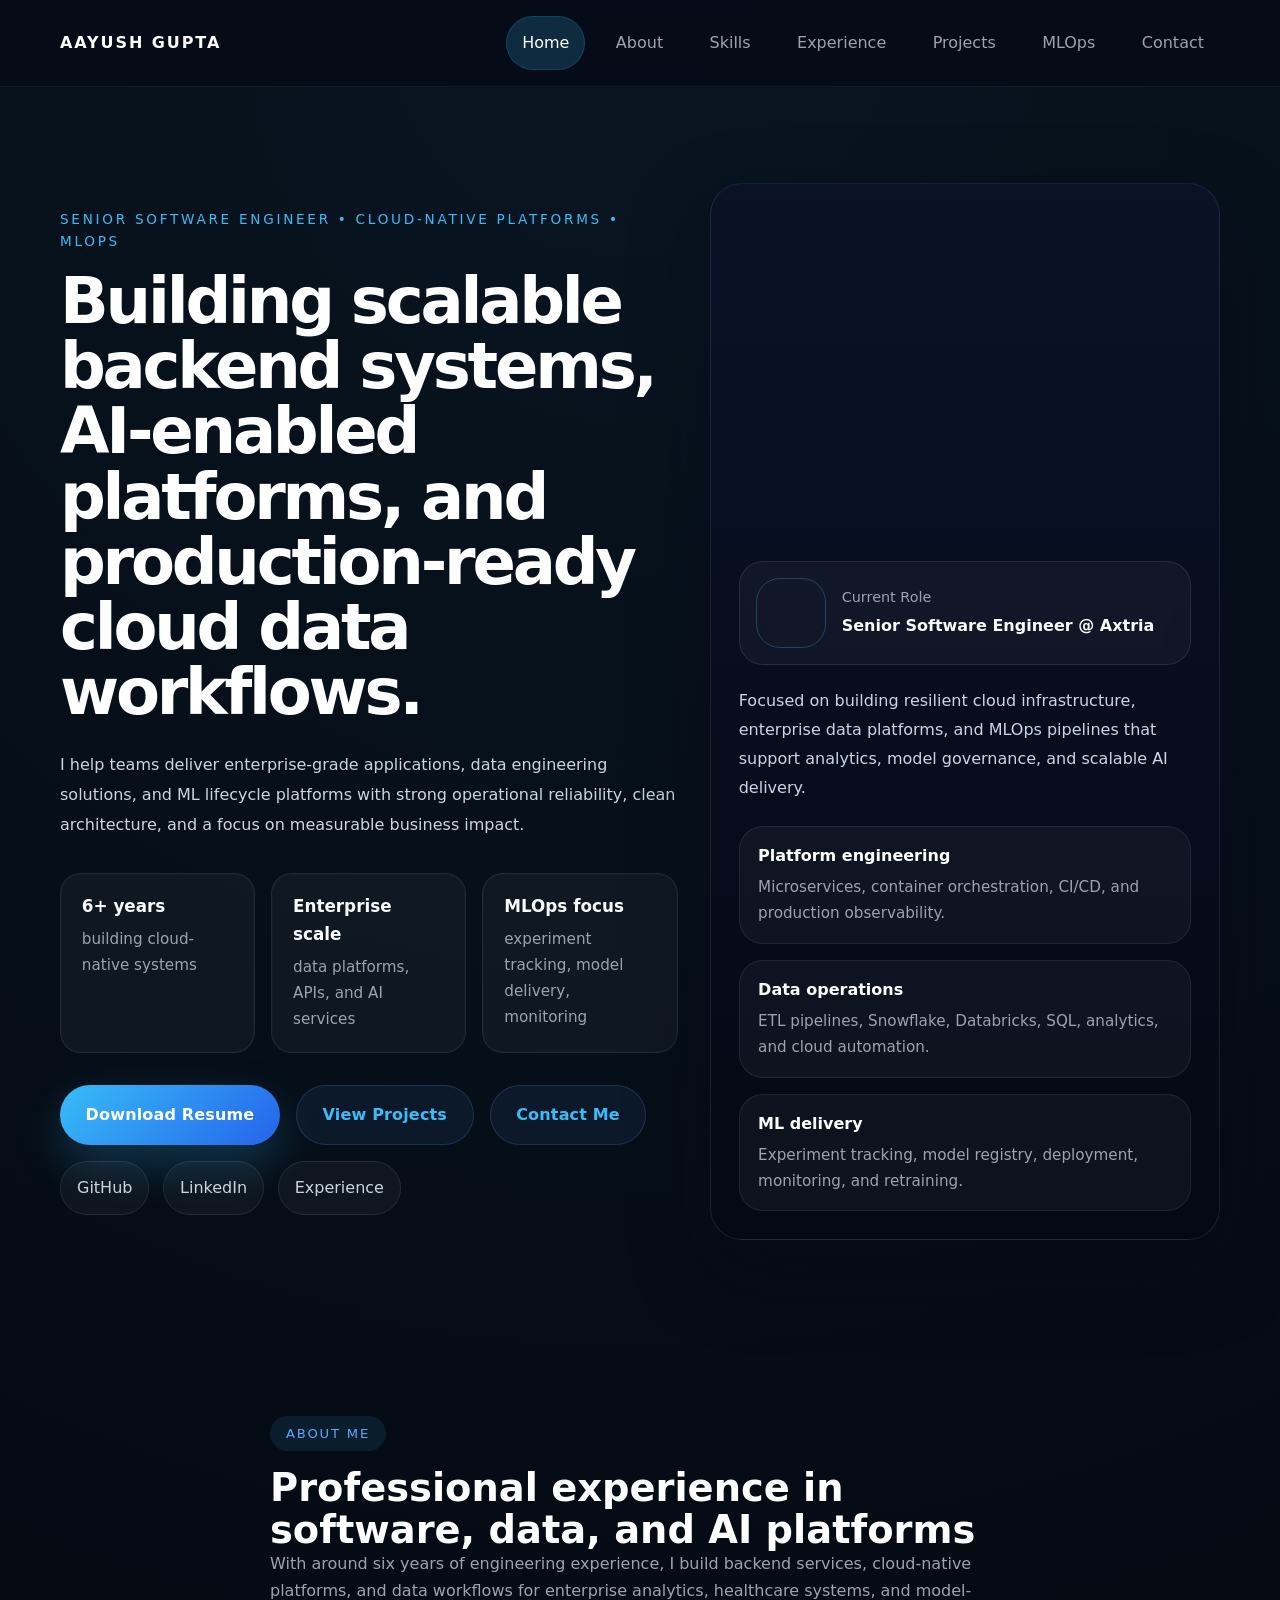
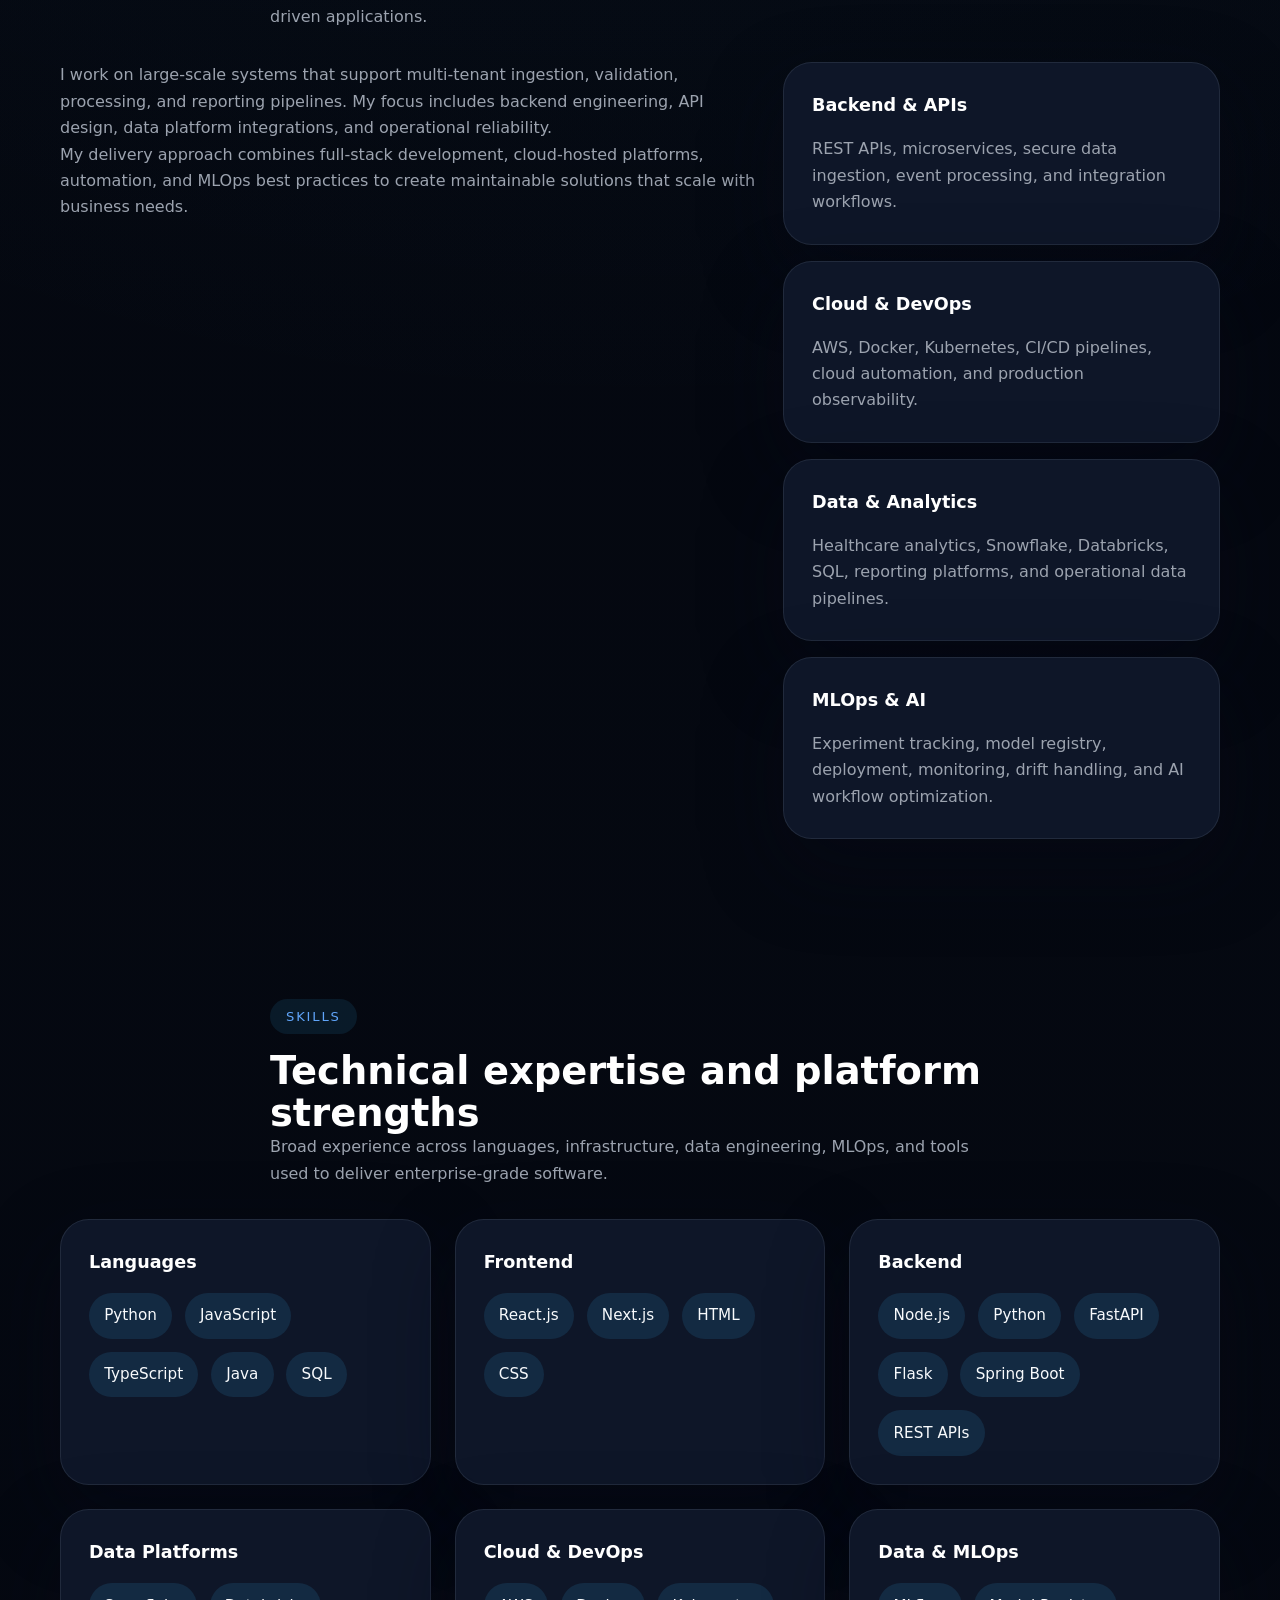
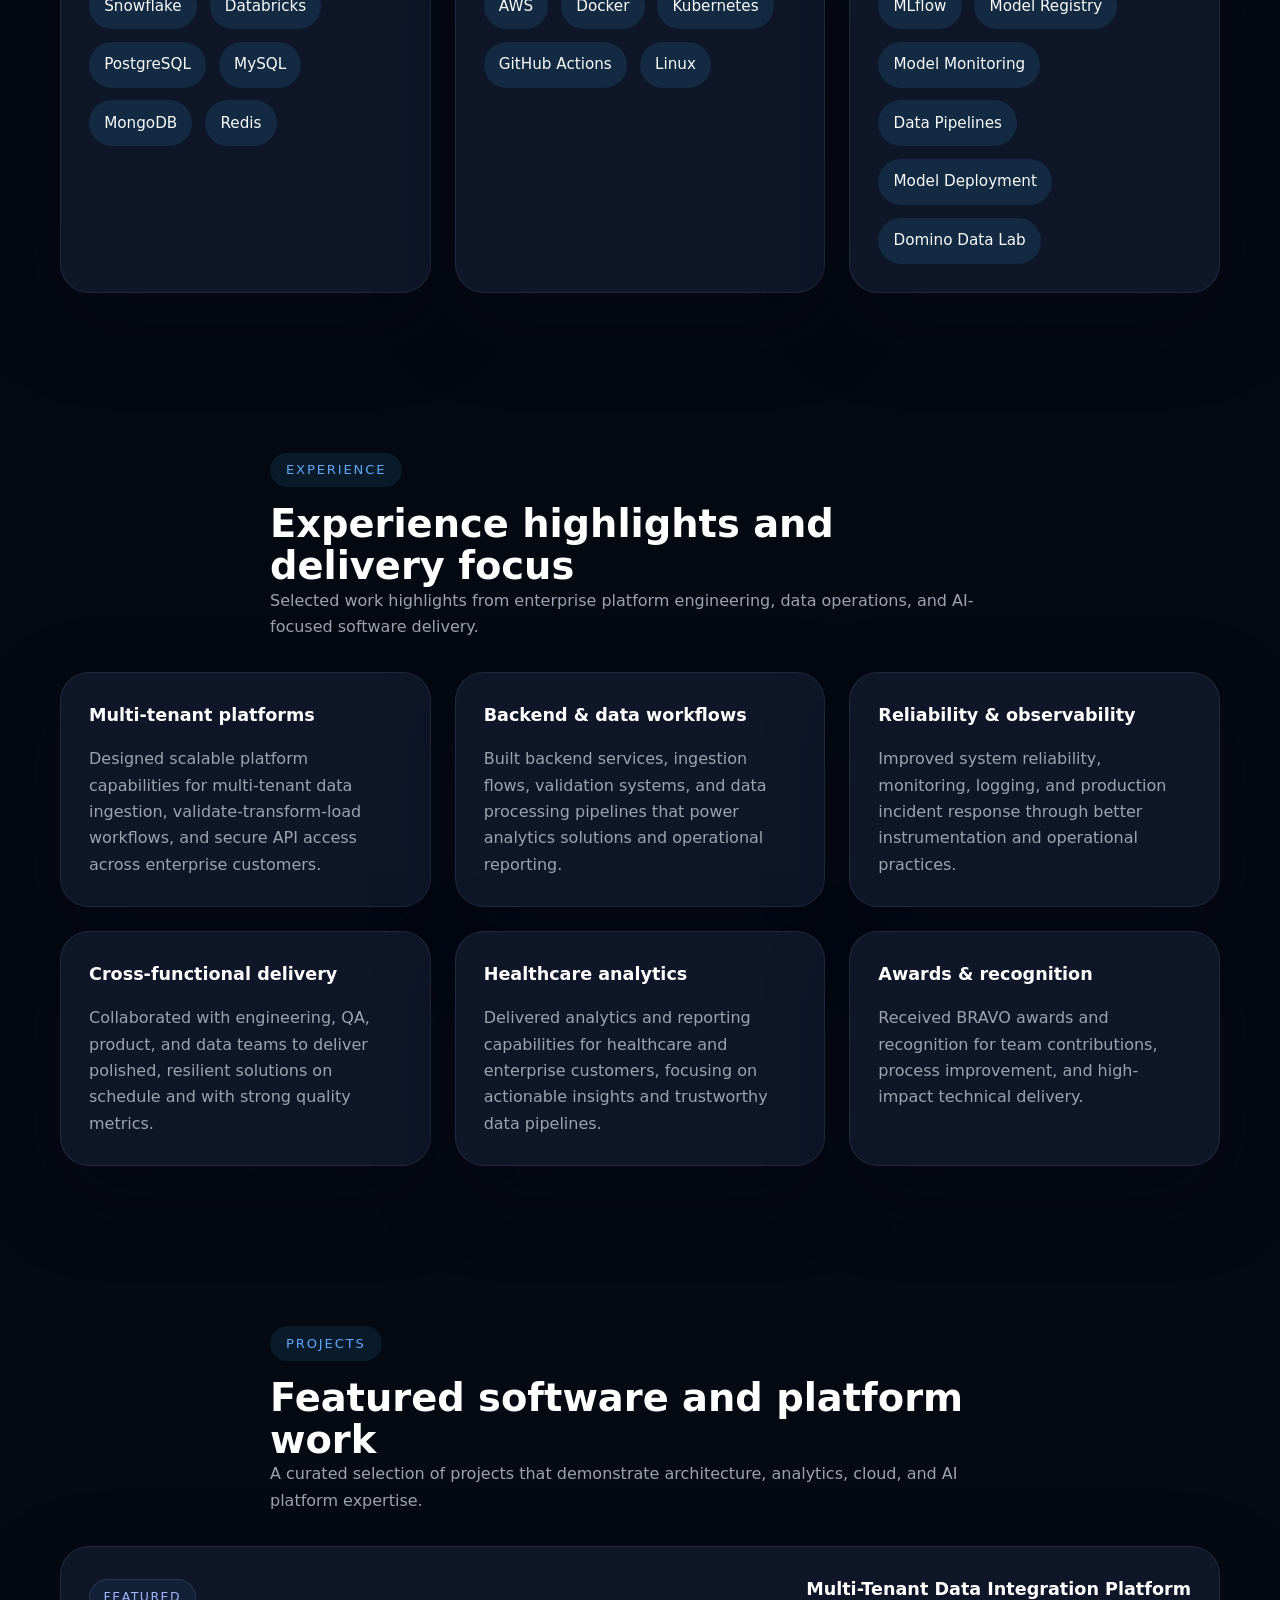
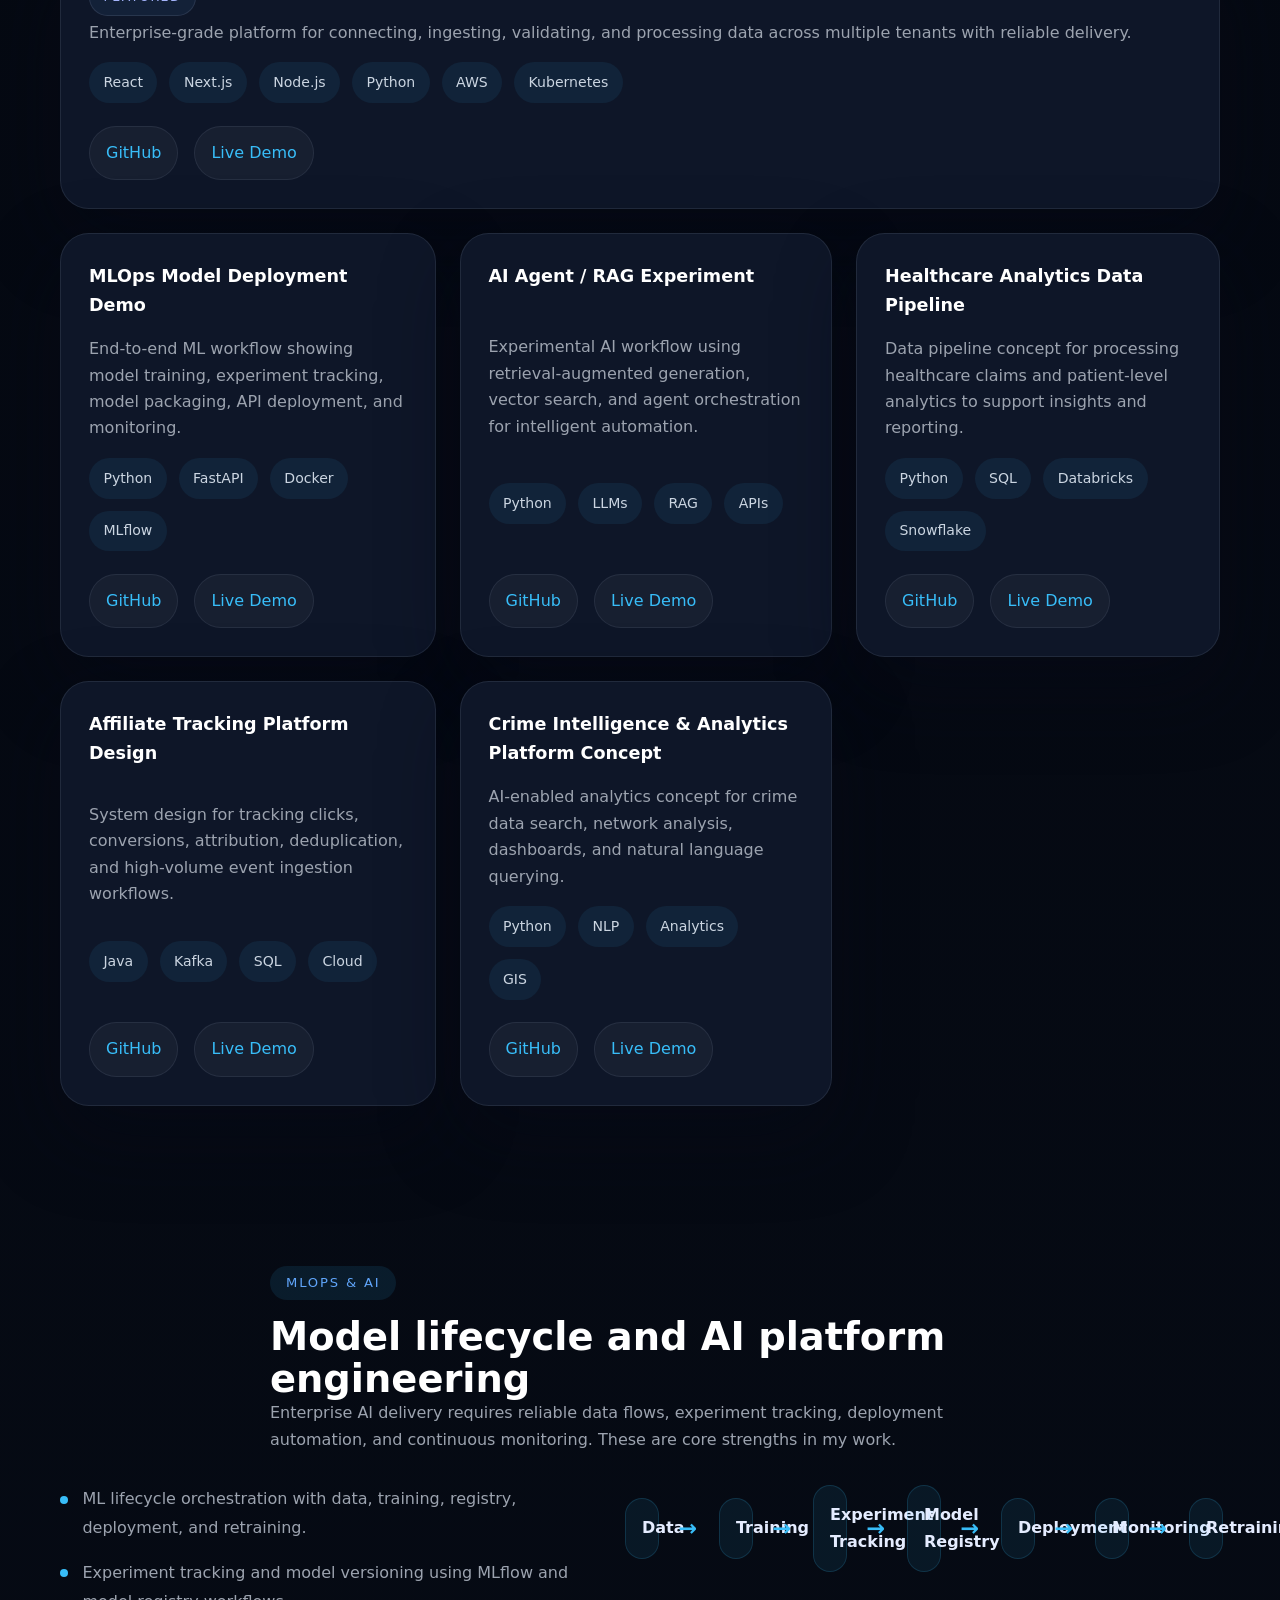
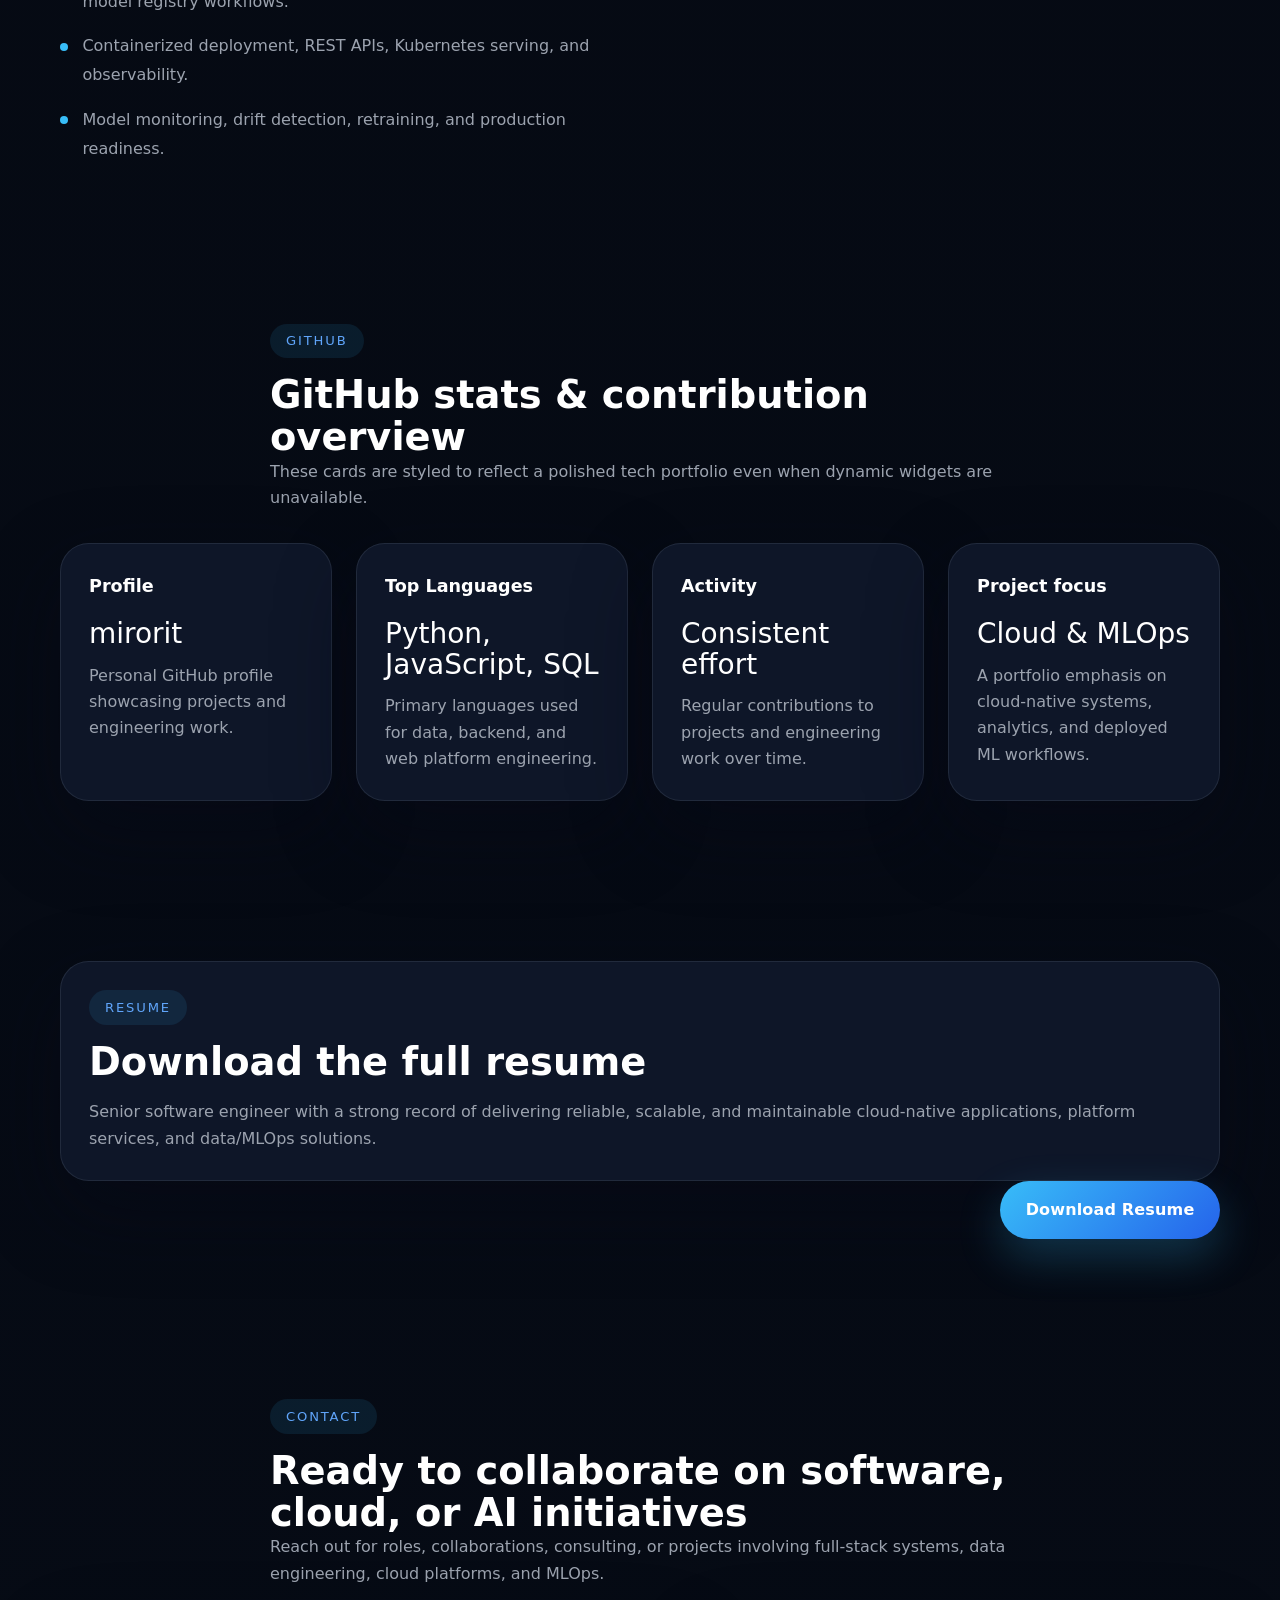
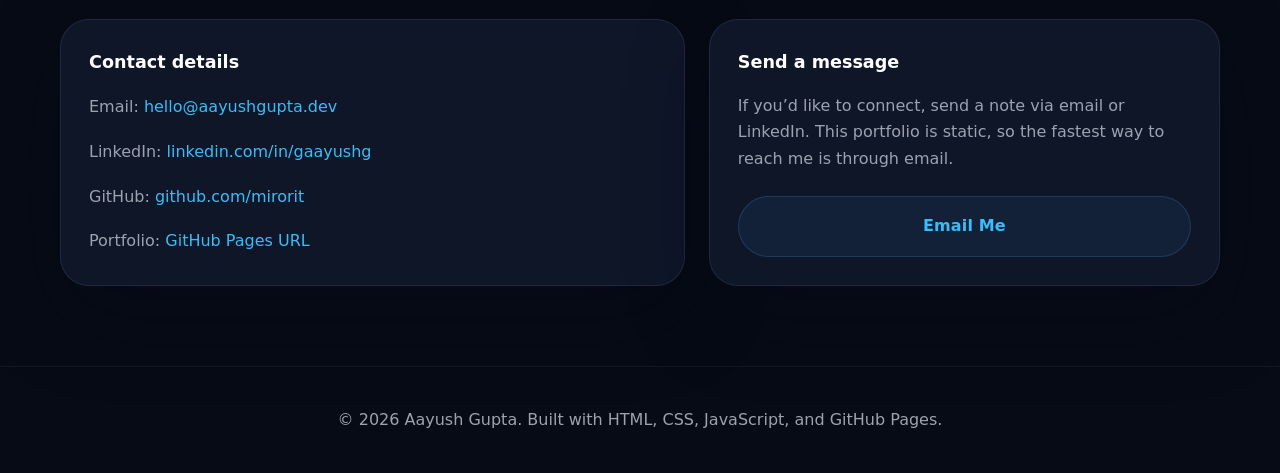
==== commit 9afb3ce1: "refined structure of website" ====
--- a/index.html
+++ b/index.html
@@ -4,7 +4,7 @@
   <meta charset="UTF-8" />
   <meta name="viewport" content="width=device-width, initial-scale=1.0" />
   <title>Aayush Gupta | Senior Software Engineer, Cloud-Native Platform Engineer</title>
-  <meta name="description" content="Aayush Gupta - Senior Software Engineer specializing in full-stack development, cloud-native platforms, data engineering, healthcare analytics, and MLOps." />
+  <meta name="description" content="Aayush Gupta - Senior Software Engineer specializing in full-stack development, cloud-native platforms, data engineering, and MLOps." />
   <link rel="stylesheet" href="styles.css" />
 </head>
 <body>
@@ -12,7 +12,7 @@
     <header class="site-header">
       <div class="container header-inner">
         <a class="brand" href="#home">Aayush Gupta</a>
-        <button class="nav-toggle" aria-label="Toggle navigation menu">Menu</button>
+        <button class="nav-toggle" aria-label="Toggle navigation menu" aria-expanded="false">Menu</button>
         <nav class="site-nav" aria-label="Primary navigation">
           <a href="#home">Home</a>
           <a href="#about">About</a>
@@ -26,25 +26,44 @@
     </header>
 
     <main>
-      <section id="home" class="hero section hero-section">
+      <section id="home" class="section hero-section">
         <div class="container hero-grid">
           <div class="hero-copy" data-animate>
-            <p class="eyebrow">Senior Software Engineer | Full-Stack & Cloud-Native Platform Engineer</p>
-            <h1>Aayush Gupta</h1>
-            <p class="hero-text">I build scalable full-stack, backend, cloud-native, and data platform solutions with a growing focus on MLOps, AI platforms, and enterprise ML systems.</p>
+            <p class="eyebrow">Senior Software Engineer • Cloud-Native Platforms • MLOps</p>
+            <h1>Building scalable backend systems, AI-enabled platforms, and production-ready cloud data workflows.</h1>
+            <p class="hero-text">I help teams deliver enterprise-grade applications, data engineering solutions, and ML lifecycle platforms with strong operational reliability, clean architecture, and a focus on measurable business impact.</p>
+
+            <div class="hero-meta-grid">
+              <div class="hero-tile">
+                <span>6+ years</span>
+                <p>building cloud-native systems</p>
+              </div>
+              <div class="hero-tile">
+                <span>Enterprise scale</span>
+                <p>data platforms, APIs, and AI services</p>
+              </div>
+              <div class="hero-tile">
+                <span>MLOps focus</span>
+                <p>experiment tracking, model delivery, monitoring</p>
+              </div>
+            </div>
+
             <div class="hero-actions">
-              <a class="button primary" href="assets/resume/Aayush_Gupta_Resume.pdf" target="_blank" rel="noreferrer">View Resume</a>
+              <a class="button primary" href="assets/resume/Aayush_Gupta_Resume.pdf" target="_blank" rel="noreferrer">Download Resume</a>
               <a class="button secondary" href="#projects">View Projects</a>
-            </div>
+              <a class="button secondary" href="#contact">Contact Me</a>
+            </div>
+
             <div class="hero-links">
-              <a class="link-pill" href="#contact">Contact Me</a>
-              <a class="link-pill" href="https://github.com/mirorit" target="_blank" rel="noreferrer">GitHub</a>
-              <a class="link-pill" href="https://www.linkedin.com/in/gaayushg/" target="_blank" rel="noreferrer">LinkedIn</a>
-            </div>
-          </div>
-          <div class="hero-media" data-animate>
-            <div class="hero-card">
-              <img src="assets/images/banner-placeholder.png" alt="Professional banner illustration" class="hero-banner" />
+              <a class="social-pill" href="https://github.com/mirorit" target="_blank" rel="noreferrer">GitHub</a>
+              <a class="social-pill" href="https://www.linkedin.com/in/gaayushg/" target="_blank" rel="noreferrer">LinkedIn</a>
+              <a class="social-pill" href="#experience">Experience</a>
+            </div>
+          </div>
+
+          <aside class="hero-card hero-panel" data-animate>
+            <img src="assets/images/banner-placeholder.png" alt="Professional banner illustration" class="hero-banner" />
+            <div class="hero-panel-body">
               <div class="hero-profile-card">
                 <img src="assets/images/profile-placeholder.png" alt="Aayush Gupta profile placeholder" class="profile-image" />
                 <div>
@@ -52,39 +71,54 @@
                   <p class="value">Senior Software Engineer @ Axtria</p>
                 </div>
               </div>
-            </div>
-          </div>
+              <p class="panel-copy">Focused on building resilient cloud infrastructure, enterprise data platforms, and MLOps pipelines that support analytics, model governance, and scalable AI delivery.</p>
+              <div class="hero-panel-list">
+                <div class="hero-panel-item">
+                  <strong>Platform engineering</strong>
+                  <p>Microservices, container orchestration, CI/CD, and production observability.</p>
+                </div>
+                <div class="hero-panel-item">
+                  <strong>Data operations</strong>
+                  <p>ETL pipelines, Snowflake, Databricks, SQL, analytics, and cloud automation.</p>
+                </div>
+                <div class="hero-panel-item">
+                  <strong>ML delivery</strong>
+                  <p>Experiment tracking, model registry, deployment, monitoring, and retraining.</p>
+                </div>
+              </div>
+            </div>
+          </aside>
         </div>
       </section>
 
       <section id="about" class="section about-section">
         <div class="container section-header" data-animate>
           <span class="section-tag">About Me</span>
-          <h2>Professional Experience & Focus</h2>
-          <p>With around 6 years of experience, I build scalable backend systems, full-stack applications, SaaS platforms, and data engineering workflows. I also focus on healthcare analytics, enterprise data platforms, and MLOps / AI platform engineering.</p>
+          <h2>Professional experience in software, data, and AI platforms</h2>
+          <p>With around six years of engineering experience, I build backend services, cloud-native platforms, and data workflows for enterprise analytics, healthcare systems, and model-driven applications.</p>
         </div>
         <div class="container about-grid">
           <div class="about-copy" data-animate>
-            <p>I work on large-scale systems that support multi-tenant data integration, ingestion, validation, and processing platforms. I have contributed to backend engineering, API design, data pipelines and observability systems across healthcare analytics and enterprise SaaS environments.</p>
-            <p>My work spans full-stack development, cloud-native platform engineering, model deployment, model monitoring, and AI/agent-based systems. I am continually strengthening expertise in MLflow, Domino Data Lab, model lifecycle management, and enterprise AI workflows.</p>
-          </div>
-          <div class="about-list" data-animate>
-            <div class="feature-card">
+            <p>I work on large-scale systems that support multi-tenant ingestion, validation, processing, and reporting pipelines. My focus includes backend engineering, API design, data platform integrations, and operational reliability.</p>
+            <p>My delivery approach combines full-stack development, cloud-hosted platforms, automation, and MLOps best practices to create maintainable solutions that scale with business needs.</p>
+          </div>
+          <div class="feature-grid" data-animate>
+            <article class="feature-card">
               <h3>Backend & APIs</h3>
-              <p>REST APIs, microservices, data ingestion, file management, validation, and integration workflows.</p>
-            </div>
-            <div class="feature-card">
-              <h3>Cloud-Native Platforms</h3>
-              <p>AWS, Docker, Kubernetes, CI/CD, containerized deployment, and production observability.</p>
-            </div>
-            <div class="feature-card">
+              <p>REST APIs, microservices, secure data ingestion, event processing, and integration workflows.</p>
+            </article>
+            <article class="feature-card">
+              <h3>Cloud & DevOps</h3>
+              <p>AWS, Docker, Kubernetes, CI/CD pipelines, cloud automation, and production observability.</p>
+            </article>
+            <article class="feature-card">
               <h3>Data & Analytics</h3>
-              <p>Healthcare analytics, Snowflake, Databricks, SQL, reporting, and data-driven enterprise platforms.</p>
-            </div>
-            <div class="feature-card">
+              <p>Healthcare analytics, Snowflake, Databricks, SQL, reporting platforms, and operational data pipelines.</p>
+            </article>
+            <article class="feature-card">
               <h3>MLOps & AI</h3>
-              <p>MLflow, model registry, deployment pipelines, monitoring, model drift, and RAG / AI experimentation.</p>
-            </div>
+              <p>Experiment tracking, model registry, deployment, monitoring, drift handling, and AI workflow optimization.</p>
+            </article>
           </div>
         </div>
       </section>
@@ -92,83 +126,71 @@
       <section id="skills" class="section skills-section">
         <div class="container section-header" data-animate>
           <span class="section-tag">Skills</span>
-          <h2>Technical and Platform Expertise</h2>
-          <p>Strong experience across languages, frontend, backend, cloud, data engineering, MLOps, and tools used to deliver enterprise-grade solutions.</p>
+          <h2>Technical expertise and platform strengths</h2>
+          <p>Broad experience across languages, infrastructure, data engineering, MLOps, and tools used to deliver enterprise-grade software.</p>
         </div>
         <div class="container skills-grid">
           <article class="skill-card" data-animate>
             <h3>Languages</h3>
-            <ul>
-              <li>Python</li>
-              <li>JavaScript</li>
-              <li>TypeScript</li>
-              <li>Java</li>
-              <li>SQL</li>
-            </ul>
+            <div class="skill-pills">
+              <span class="skill-pill">Python</span>
+              <span class="skill-pill">JavaScript</span>
+              <span class="skill-pill">TypeScript</span>
+              <span class="skill-pill">Java</span>
+              <span class="skill-pill">SQL</span>
+            </div>
           </article>
           <article class="skill-card" data-animate>
             <h3>Frontend</h3>
-            <ul>
-              <li>React.js</li>
-              <li>Next.js</li>
-              <li>HTML</li>
-              <li>CSS</li>
-            </ul>
+            <div class="skill-pills">
+              <span class="skill-pill">React.js</span>
+              <span class="skill-pill">Next.js</span>
+              <span class="skill-pill">HTML</span>
+              <span class="skill-pill">CSS</span>
+            </div>
           </article>
           <article class="skill-card" data-animate>
             <h3>Backend</h3>
-            <ul>
-              <li>Node.js</li>
-              <li>Python</li>
-              <li>Flask</li>
-              <li>FastAPI</li>
-              <li>Java Spring Boot</li>
-              <li>REST APIs</li>
-            </ul>
-          </article>
-          <article class="skill-card" data-animate>
-            <h3>Databases</h3>
-            <ul>
-              <li>MongoDB</li>
-              <li>Snowflake</li>
-              <li>PostgreSQL</li>
-              <li>MySQL</li>
-              <li>Redis</li>
-            </ul>
+            <div class="skill-pills">
+              <span class="skill-pill">Node.js</span>
+              <span class="skill-pill">Python</span>
+              <span class="skill-pill">FastAPI</span>
+              <span class="skill-pill">Flask</span>
+              <span class="skill-pill">Spring Boot</span>
+              <span class="skill-pill">REST APIs</span>
+            </div>
+          </article>
+          <article class="skill-card" data-animate>
+            <h3>Data Platforms</h3>
+            <div class="skill-pills">
+              <span class="skill-pill">Snowflake</span>
+              <span class="skill-pill">Databricks</span>
+              <span class="skill-pill">PostgreSQL</span>
+              <span class="skill-pill">MySQL</span>
+              <span class="skill-pill">MongoDB</span>
+              <span class="skill-pill">Redis</span>
+            </div>
           </article>
           <article class="skill-card" data-animate>
             <h3>Cloud & DevOps</h3>
-            <ul>
-              <li>AWS</li>
-              <li>Docker</li>
-              <li>Kubernetes</li>
-              <li>CI/CD</li>
-              <li>GitHub Actions</li>
-              <li>Linux</li>
-            </ul>
+            <div class="skill-pills">
+              <span class="skill-pill">AWS</span>
+              <span class="skill-pill">Docker</span>
+              <span class="skill-pill">Kubernetes</span>
+              <span class="skill-pill">GitHub Actions</span>
+              <span class="skill-pill">Linux</span>
+            </div>
           </article>
           <article class="skill-card" data-animate>
             <h3>Data & MLOps</h3>
-            <ul>
-              <li>Databricks</li>
-              <li>MLflow</li>
-              <li>Snowflake</li>
-              <li>Data Pipelines</li>
-              <li>Model Deployment</li>
-              <li>Model Monitoring</li>
-              <li>Model Registry</li>
-              <li>Domino Data Lab</li>
-            </ul>
-          </article>
-          <article class="skill-card" data-animate>
-            <h3>Tools</h3>
-            <ul>
-              <li>Git</li>
-              <li>GitHub</li>
-              <li>VS Code</li>
-              <li>Postman</li>
-              <li>Jupyter Notebook</li>
-            </ul>
+            <div class="skill-pills">
+              <span class="skill-pill">MLflow</span>
+              <span class="skill-pill">Model Registry</span>
+              <span class="skill-pill">Model Monitoring</span>
+              <span class="skill-pill">Data Pipelines</span>
+              <span class="skill-pill">Model Deployment</span>
+              <span class="skill-pill">Domino Data Lab</span>
+            </div>
           </article>
         </div>
       </section>
@@ -176,33 +198,33 @@
       <section id="experience" class="section experience-section">
         <div class="container section-header" data-animate>
           <span class="section-tag">Experience</span>
-          <h2>Experience Highlights</h2>
-          <p>Selected highlights from enterprise platform, data, and AI engineering work.</p>
-        </div>
-        <div class="container highlight-grid">
-          <article class="highlight-card" data-animate>
-            <h3>Multi-Tenant Platforms</h3>
-            <p>Designed and contributed to scalable multi-tenant data integration platforms for enterprise workflows.</p>
-          </article>
-          <article class="highlight-card" data-animate>
-            <h3>Backend & Data Workflow</h3>
-            <p>Built backend services, APIs, ingestion flows, validation systems, and data processing workflows.</p>
-          </article>
-          <article class="highlight-card" data-animate>
-            <h3>Reliability & Observability</h3>
-            <p>Improved reliability, maintainability, and observability across production systems.</p>
-          </article>
-          <article class="highlight-card" data-animate>
-            <h3>Cross-Functional Collaboration</h3>
-            <p>Worked closely with engineering, QA, product, and data teams to deliver polished, reliable outcomes.</p>
-          </article>
-          <article class="highlight-card" data-animate>
-            <h3>Healthcare & Enterprise Analytics</h3>
-            <p>Delivered solutions in healthcare analytics and enterprise data platform environments.</p>
-          </article>
-          <article class="highlight-card" data-animate>
-            <h3>Awards and Recognition</h3>
-            <p>Received recognition such as BRAVO awards and Best Project Team contributions for impact-driven delivery.</p>
+          <h2>Experience highlights and delivery focus</h2>
+          <p>Selected work highlights from enterprise platform engineering, data operations, and AI-focused software delivery.</p>
+        </div>
+        <div class="container experience-grid">
+          <article class="experience-card" data-animate>
+            <h3>Multi-tenant platforms</h3>
+            <p>Designed scalable platform capabilities for multi-tenant data ingestion, validate-transform-load workflows, and secure API access across enterprise customers.</p>
+          </article>
+          <article class="experience-card" data-animate>
+            <h3>Backend & data workflows</h3>
+            <p>Built backend services, ingestion flows, validation systems, and data processing pipelines that power analytics solutions and operational reporting.</p>
+          </article>
+          <article class="experience-card" data-animate>
+            <h3>Reliability & observability</h3>
+            <p>Improved system reliability, monitoring, logging, and production incident response through better instrumentation and operational practices.</p>
+          </article>
+          <article class="experience-card" data-animate>
+            <h3>Cross-functional delivery</h3>
+            <p>Collaborated with engineering, QA, product, and data teams to deliver polished, resilient solutions on schedule and with strong quality metrics.</p>
+          </article>
+          <article class="experience-card" data-animate>
+            <h3>Healthcare analytics</h3>
+            <p>Delivered analytics and reporting capabilities for healthcare and enterprise customers, focusing on actionable insights and trustworthy data pipelines.</p>
+          </article>
+          <article class="experience-card" data-animate>
+            <h3>Awards & recognition</h3>
+            <p>Received BRAVO awards and recognition for team contributions, process improvement, and high-impact technical delivery.</p>
           </article>
         </div>
       </section>
@@ -210,20 +232,27 @@
       <section id="projects" class="section projects-section">
         <div class="container section-header" data-animate>
           <span class="section-tag">Projects</span>
-          <h2>Featured Projects</h2>
-          <p>A selection of architecture, platform, analytics, and AI-focused projects.</p>
+          <h2>Featured software and platform work</h2>
+          <p>A curated selection of projects that demonstrate architecture, analytics, cloud, and AI platform expertise.</p>
         </div>
         <div class="container projects-grid">
-          <article class="project-card" data-animate>
+          <article class="project-card featured-card" data-animate>
             <div class="project-card-header">
               <span class="project-label">Featured</span>
               <h3>Multi-Tenant Data Integration Platform</h3>
             </div>
-            <p>Enterprise-grade platform for connecting, ingesting, validating, and processing data across multiple tenants.</p>
-            <p class="project-stack">React, Next.js, Node.js, Python, AWS, Kubernetes, MongoDB, Snowflake</p>
-            <div class="project-links">
-              <a href="#" aria-label="Multi-Tenant Data Integration Platform GitHub link">GitHub</a>
-              <a href="#" aria-label="Multi-Tenant Data Integration Platform live demo link">Live Demo</a>
+            <p>Enterprise-grade platform for connecting, ingesting, validating, and processing data across multiple tenants with reliable delivery.</p>
+            <div class="project-tags">
+              <span class="tech-tag">React</span>
+              <span class="tech-tag">Next.js</span>
+              <span class="tech-tag">Node.js</span>
+              <span class="tech-tag">Python</span>
+              <span class="tech-tag">AWS</span>
+              <span class="tech-tag">Kubernetes</span>
+            </div>
+            <div class="project-links">
+              <a href="#" class="project-link">GitHub</a>
+              <a href="#" class="project-link">Live Demo</a>
             </div>
           </article>
           <article class="project-card" data-animate>
@@ -231,54 +260,79 @@
               <h3>MLOps Model Deployment Demo</h3>
             </div>
             <p>End-to-end ML workflow showing model training, experiment tracking, model packaging, API deployment, and monitoring.</p>
-            <p class="project-stack">Python, scikit-learn, FastAPI, Docker, MLflow</p>
-            <div class="project-links">
-              <a href="#" aria-label="MLOps Model Deployment Demo GitHub link">GitHub</a>
-              <a href="#" aria-label="MLOps Model Deployment Demo live demo link">Live Demo</a>
+            <div class="project-tags">
+              <span class="tech-tag">Python</span>
+              <span class="tech-tag">FastAPI</span>
+              <span class="tech-tag">Docker</span>
+              <span class="tech-tag">MLflow</span>
+            </div>
+            <div class="project-links">
+              <a href="#" class="project-link">GitHub</a>
+              <a href="#" class="project-link">Live Demo</a>
             </div>
           </article>
           <article class="project-card" data-animate>
             <div class="project-card-header">
               <h3>AI Agent / RAG Experiment</h3>
             </div>
-            <p>Experimental AI workflow using retrieval-augmented generation and agent-based automation.</p>
-            <p class="project-stack">Python, LLMs, Vector Database, RAG, APIs</p>
-            <div class="project-links">
-              <a href="#" aria-label="AI Agent RAG Experiment GitHub link">GitHub</a>
-              <a href="#" aria-label="AI Agent RAG Experiment live demo link">Live Demo</a>
+            <p>Experimental AI workflow using retrieval-augmented generation, vector search, and agent orchestration for intelligent automation.</p>
+            <div class="project-tags">
+              <span class="tech-tag">Python</span>
+              <span class="tech-tag">LLMs</span>
+              <span class="tech-tag">RAG</span>
+              <span class="tech-tag">APIs</span>
+            </div>
+            <div class="project-links">
+              <a href="#" class="project-link">GitHub</a>
+              <a href="#" class="project-link">Live Demo</a>
             </div>
           </article>
           <article class="project-card" data-animate>
             <div class="project-card-header">
               <h3>Healthcare Analytics Data Pipeline</h3>
             </div>
-            <p>Data pipeline concept for processing healthcare claims and patient-level analytics data.</p>
-            <p class="project-stack">Python, SQL, Databricks, Snowflake</p>
-            <div class="project-links">
-              <a href="#" aria-label="Healthcare Analytics Data Pipeline GitHub link">GitHub</a>
-              <a href="#" aria-label="Healthcare Analytics Data Pipeline live demo link">Live Demo</a>
+            <p>Data pipeline concept for processing healthcare claims and patient-level analytics to support insights and reporting.</p>
+            <div class="project-tags">
+              <span class="tech-tag">Python</span>
+              <span class="tech-tag">SQL</span>
+              <span class="tech-tag">Databricks</span>
+              <span class="tech-tag">Snowflake</span>
+            </div>
+            <div class="project-links">
+              <a href="#" class="project-link">GitHub</a>
+              <a href="#" class="project-link">Live Demo</a>
             </div>
           </article>
           <article class="project-card" data-animate>
             <div class="project-card-header">
               <h3>Affiliate Tracking Platform Design</h3>
             </div>
-            <p>System design for tracking clicks, conversions, attribution, deduplication, and high-volume event ingestion.</p>
-            <p class="project-stack">Java/Python, Kafka-style queues, SQL/NoSQL, APIs, Cloud</p>
-            <div class="project-links">
-              <a href="#" aria-label="Affiliate Tracking Platform Design GitHub link">GitHub</a>
-              <a href="#" aria-label="Affiliate Tracking Platform Design live demo link">Live Demo</a>
+            <p>System design for tracking clicks, conversions, attribution, deduplication, and high-volume event ingestion workflows.</p>
+            <div class="project-tags">
+              <span class="tech-tag">Java</span>
+              <span class="tech-tag">Kafka</span>
+              <span class="tech-tag">SQL</span>
+              <span class="tech-tag">Cloud</span>
+            </div>
+            <div class="project-links">
+              <a href="#" class="project-link">GitHub</a>
+              <a href="#" class="project-link">Live Demo</a>
             </div>
           </article>
           <article class="project-card" data-animate>
             <div class="project-card-header">
               <h3>Crime Intelligence & Analytics Platform Concept</h3>
             </div>
-            <p>AI-enabled analytics platform concept for crime data search, network analysis, dashboards, and natural language querying.</p>
-            <p class="project-stack">Python, NLP, Dashboards, GIS, Analytics, Cloud</p>
-            <div class="project-links">
-              <a href="#" aria-label="Crime Intelligence Analytics Platform Concept GitHub link">GitHub</a>
-              <a href="#" aria-label="Crime Intelligence Analytics Platform Concept live demo link">Live Demo</a>
+            <p>AI-enabled analytics concept for crime data search, network analysis, dashboards, and natural language querying.</p>
+            <div class="project-tags">
+              <span class="tech-tag">Python</span>
+              <span class="tech-tag">NLP</span>
+              <span class="tech-tag">Analytics</span>
+              <span class="tech-tag">GIS</span>
+            </div>
+            <div class="project-links">
+              <a href="#" class="project-link">GitHub</a>
+              <a href="#" class="project-link">Live Demo</a>
             </div>
           </article>
         </div>
@@ -287,22 +341,19 @@
       <section id="mlops" class="section mlops-section">
         <div class="container section-header" data-animate>
           <span class="section-tag">MLOps & AI</span>
-          <h2>ML and AI Platform Focus</h2>
-          <p>Focus areas include model lifecycle, experiment tracking, deployment, monitoring, and enterprise AI platforms.</p>
+          <h2>Model lifecycle and AI platform engineering</h2>
+          <p>Enterprise AI delivery requires reliable data flows, experiment tracking, deployment automation, and continuous monitoring. These are core strengths in my work.</p>
         </div>
         <div class="container mlops-grid">
           <div class="mlops-summary" data-animate>
             <ul>
-              <li>ML model lifecycle management</li>
-              <li>Experiment tracking with MLflow</li>
-              <li>Model registry and REST API deployment</li>
-              <li>Docker-based ML environments and Kubernetes model serving</li>
-              <li>Monitoring, drift detection, and retraining workflows</li>
-              <li>Enterprise platforms like Domino Data Lab</li>
-              <li>AI agents and RAG system experimentation</li>
+              <li>ML lifecycle orchestration with data, training, registry, deployment, and retraining.</li>
+              <li>Experiment tracking and model versioning using MLflow and model registry workflows.</li>
+              <li>Containerized deployment, REST APIs, Kubernetes serving, and observability.</li>
+              <li>Model monitoring, drift detection, retraining, and production readiness.</li>
             </ul>
           </div>
-          <div class="mlops-flow" data-animate>
+          <div class="flow-track" data-animate>
             <div class="flow-step">Data</div>
             <div class="flow-arrow">→</div>
             <div class="flow-step">Training</div>
@@ -323,35 +374,39 @@
       <section id="stats" class="section stats-section">
         <div class="container section-header" data-animate>
           <span class="section-tag">GitHub</span>
-          <h2>GitHub Stats</h2>
-          <p>Placeholder cards for GitHub stats, language usage, streaks, and contributions.</p>
+          <h2>GitHub stats & contribution overview</h2>
+          <p>These cards are styled to reflect a polished tech portfolio even when dynamic widgets are unavailable.</p>
         </div>
         <div class="container stats-grid">
           <article class="stat-card" data-animate>
-            <h3>GitHub Stats</h3>
-            <div class="stat-placeholder">mirorit</div>
+            <h3>Profile</h3>
+            <p class="stat-value">mirorit</p>
+            <p class="stat-copy">Personal GitHub profile showcasing projects and engineering work.</p>
           </article>
           <article class="stat-card" data-animate>
             <h3>Top Languages</h3>
-            <div class="stat-placeholder">GitHub top languages badge placeholder</div>
+            <p class="stat-value">Python, JavaScript, SQL</p>
+            <p class="stat-copy">Primary languages used for data, backend, and web platform engineering.</p>
           </article>
           <article class="stat-card" data-animate>
-            <h3>Contribution Streak</h3>
-            <div class="stat-placeholder">Contribution streak placeholder</div>
+            <h3>Activity</h3>
+            <p class="stat-value">Consistent effort</p>
+            <p class="stat-copy">Regular contributions to projects and engineering work over time.</p>
           </article>
           <article class="stat-card" data-animate>
-            <h3>Activity Graph</h3>
-            <div class="stat-placeholder">Activity graph placeholder</div>
+            <h3>Project focus</h3>
+            <p class="stat-value">Cloud & MLOps</p>
+            <p class="stat-copy">A portfolio emphasis on cloud-native systems, analytics, and deployed ML workflows.</p>
           </article>
         </div>
       </section>
 
       <section id="resume" class="section resume-section">
         <div class="container resume-grid" data-animate>
-          <div>
+          <div class="resume-copy">
             <span class="section-tag">Resume</span>
-            <h2>Download My Resume</h2>
-            <p>Senior Software Engineer with deep experience in full-stack development, cloud-native platforms, data engineering, and MLOps.</p>
+            <h2>Download the full resume</h2>
+            <p>Senior software engineer with a strong record of delivering reliable, scalable, and maintainable cloud-native applications, platform services, and data/MLOps solutions.</p>
           </div>
           <div class="resume-actions">
             <a class="button primary" href="assets/resume/Aayush_Gupta_Resume.pdf" download="Aayush_Gupta_Resume.pdf">Download Resume</a>
@@ -362,33 +417,24 @@
       <section id="contact" class="section contact-section">
         <div class="container section-header" data-animate>
           <span class="section-tag">Contact</span>
-          <h2>Connect with Me</h2>
-          <p>Reach out for collaboration, platform engineering, data systems, or AI and MLOps initiatives.</p>
+          <h2>Ready to collaborate on software, cloud, or AI initiatives</h2>
+          <p>Reach out for roles, collaborations, consulting, or projects involving full-stack systems, data engineering, cloud platforms, and MLOps.</p>
         </div>
         <div class="container contact-grid">
-          <div class="contact-card" data-animate>
-            <h3>Contact Details</h3>
-            <ul>
-              <li>Email: <a href="mailto:your.email@example.com">your.email@example.com</a></li>
+          <article class="contact-card" data-animate>
+            <h3>Contact details</h3>
+            <ul class="contact-list">
+              <li>Email: <a href="mailto:hello@aayushgupta.dev">hello@aayushgupta.dev</a></li>
               <li>LinkedIn: <a href="https://www.linkedin.com/in/gaayushg/" target="_blank" rel="noreferrer">linkedin.com/in/gaayushg</a></li>
               <li>GitHub: <a href="https://github.com/mirorit" target="_blank" rel="noreferrer">github.com/mirorit</a></li>
               <li>Portfolio: <a href="https://mirorit.github.io/aayush-gupta-portfolio/" target="_blank" rel="noreferrer">GitHub Pages URL</a></li>
             </ul>
-          </div>
-          <div class="contact-card form-card" data-animate>
-            <h3>Send a Message</h3>
-            <p>This is a static portfolio. Use the email link above or integrate a service like Formspree later.</p>
-            <form class="contact-form">
-              <label for="name">Name</label>
-              <input id="name" type="text" placeholder="Your name" aria-label="Name" />
-              <label for="email">Email</label>
-              <input id="email" type="email" placeholder="you@example.com" aria-label="Email" />
-              <label for="message">Message</label>
-              <textarea id="message" rows="5" placeholder="Your message" aria-label="Message"></textarea>
-              <a class="button secondary" href="mailto:your.email@example.com">Email Me</a>
-            </form>
-            <!-- For a static site form, integrate Formspree or Google Forms later. -->
-          </div>
+          </article>
+          <article class="contact-card form-card" data-animate>
+            <h3>Send a message</h3>
+            <p>If you’d like to connect, send a note via email or LinkedIn. This portfolio is static, so the fastest way to reach me is through email.</p>
+            <a class="button secondary" href="mailto:hello@aayushgupta.dev">Email Me</a>
+          </article>
         </div>
       </section>
     </main>
--- a/styles.css
+++ b/styles.css
@@ -1,10 +1,28 @@
+
 :root {
   color-scheme: dark;
   font-family: Inter, ui-sans-serif, system-ui, -apple-system, BlinkMacSystemFont, "Segoe UI", sans-serif;
+  font-weight: 400;
   font-size: 16px;
-  line-height: 1.6;
-  color: #e6edf7;
-  background: #050812;
+  line-height: 1.65;
+  color: #e5ecff;
+  background: #050a13;
+  --bg: #050a13;
+  --bg-soft: rgba(12, 18, 35, 0.95);
+  --surface: rgba(11, 18, 40, 0.96);
+  --surface-soft: rgba(18, 28, 58, 0.84);
+  --surface-strong: rgba(9, 14, 27, 0.98);
+  --border: rgba(148, 163, 184, 0.16);
+  --accent: #38bdf8;
+  --accent-strong: #22d3ee;
+  --text: #e5ecff;
+  --muted: #9ca3af;
+  --muted-strong: #94a3b8;
+  --shadow: 0 30px 80px rgba(6, 10, 25, 0.42);
+  --radius: 24px;
+  --radius-md: 18px;
+  --radius-sm: 14px;
+  --transition: 240ms ease;
 }
 
 * {
@@ -18,8 +36,8 @@
 body {
   margin: 0;
   min-height: 100vh;
-  background: radial-gradient(circle at top, rgba(56, 139, 253, 0.15), transparent 35%),
-    linear-gradient(180deg, #070b16 0%, #02050b 100%);
+  background: radial-gradient(circle at top, rgba(56, 189, 248, 0.08), transparent 24%),
+    linear-gradient(180deg, #04070f 0%, #060b15 100%);
 }
 
 img {
@@ -27,15 +45,33 @@
   display: block;
 }
 
+a,
+button {
+  font: inherit;
+}
+
 a {
-  color: inherit;
+  color: var(--accent);
   text-decoration: none;
-}
-
-button,
-input,
-textarea {
-  font: inherit;
+  transition: color var(--transition), transform var(--transition);
+}
+
+a:hover,
+a:focus-visible {
+  color: #ffffff;
+  transform: translateX(2px);
+}
+
+button {
+  border: none;
+  background: transparent;
+  cursor: pointer;
+}
+
+button:focus-visible,
+a:focus-visible {
+  outline: 2px solid rgba(56, 189, 248, 0.5);
+  outline-offset: 3px;
 }
 
 .site-shell {
@@ -45,17 +81,17 @@
 }
 
 .container {
-  width: min(1120px, calc(100% - 2rem));
+  width: min(1160px, calc(100% - 2rem));
   margin: 0 auto;
 }
 
 .site-header {
   position: sticky;
   top: 0;
-  z-index: 100;
+  z-index: 50;
   backdrop-filter: blur(18px);
-  background: rgba(4, 10, 23, 0.9);
-  border-bottom: 1px solid rgba(255, 255, 255, 0.06);
+  background: rgba(6, 11, 23, 0.88);
+  border-bottom: 1px solid rgba(255, 255, 255, 0.05);
 }
 
 .header-inner {
@@ -67,36 +103,46 @@
 }
 
 .brand {
-  font-size: 1.05rem;
+  font-size: 1rem;
   font-weight: 700;
-  letter-spacing: 0.04em;
+  letter-spacing: 0.12em;
+  text-transform: uppercase;
+  color: #ffffff;
 }
 
 .site-nav {
   display: flex;
   flex-wrap: wrap;
-  gap: 1rem;
+  gap: 0.9rem;
   align-items: center;
 }
 
 .site-nav a {
-  color: #cbd5e1;
-  transition: color 0.2s ease;
+  color: var(--muted);
+  padding: 0.85rem 1rem;
+  border-radius: 999px;
+  transition: background var(--transition), color var(--transition), transform var(--transition);
 }
 
 .site-nav a:hover,
 .site-nav a:focus-visible {
-  color: #7dd3fc;
+  color: #ffffff;
+  background: rgba(56, 189, 248, 0.12);
+}
+
+.site-nav a.active {
+  color: #ffffff;
+  background: rgba(56, 189, 248, 0.18);
+  box-shadow: inset 0 0 0 1px rgba(56, 189, 248, 0.18);
 }
 
 .nav-toggle {
   display: none;
-  border: 1px solid rgba(226, 232, 240, 0.16);
+  padding: 0.9rem 1.1rem;
   border-radius: 999px;
-  background: rgba(15, 23, 42, 0.8);
-  color: #e2e8f0;
-  padding: 0.7rem 1rem;
-  cursor: pointer;
+  border: 1px solid rgba(148, 163, 184, 0.18);
+  background: rgba(15, 23, 42, 0.9);
+  color: #e5ecff;
 }
 
 .section {
@@ -104,19 +150,20 @@
 }
 
 .section-header {
-  text-align: left;
-  max-width: 820px;
+  max-width: 740px;
   margin-bottom: 2rem;
 }
 
 .section-tag {
   display: inline-flex;
-  padding: 0.35rem 0.9rem;
+  align-items: center;
+  justify-content: center;
+  padding: 0.4rem 1rem;
   border-radius: 999px;
-  background: rgba(59, 130, 246, 0.15);
-  color: #a5b4fc;
-  font-size: 0.85rem;
-  letter-spacing: 0.08em;
+  background: rgba(56, 189, 248, 0.1);
+  color: #60a5fa;
+  font-size: 0.82rem;
+  letter-spacing: 0.14em;
   text-transform: uppercase;
 }
 
@@ -124,60 +171,93 @@
 h2,
 h3 {
   margin: 0;
-  color: #f8fafc;
+  color: #ffffff;
 }
 
 h1 {
-  font-size: clamp(2.5rem, 4vw, 4rem);
-  line-height: 1.05;
+  font-size: clamp(2.9rem, 5vw, 4.6rem);
+  line-height: 1.02;
+  letter-spacing: -0.05em;
 }
 
 h2 {
-  font-size: clamp(2rem, 3vw, 2.75rem);
-  margin: 1rem 0 1rem;
+  font-size: clamp(2rem, 3vw, 2.8rem);
+  margin-top: 1rem;
+  line-height: 1.1;
 }
 
 h3 {
-  font-size: 1.15rem;
+  font-size: 1.1rem;
 }
 
 p,
 ul {
   margin: 0;
-  color: #cbd5e1;
+  color: var(--muted);
 }
 
 .hero-section {
   padding-top: 6rem;
+  padding-bottom: 6rem;
 }
 
 .hero-grid {
   display: grid;
-  grid-template-columns: 1.2fr 0.9fr;
+  grid-template-columns: 1.15fr 0.95fr;
   gap: 2rem;
   align-items: center;
 }
 
 .eyebrow {
   margin-bottom: 1rem;
-  color: #93c5fd;
+  color: var(--accent);
   text-transform: uppercase;
-  letter-spacing: 0.18em;
+  letter-spacing: 0.2em;
   font-size: 0.85rem;
 }
 
 .hero-text {
-  max-width: 42rem;
+  margin: 1.5rem 0 2rem;
+  max-width: 46rem;
+  font-size: 1rem;
+  line-height: 1.9;
+  color: #cbd5e1;
+}
+
+.hero-meta-grid {
+  display: grid;
+  grid-template-columns: repeat(3, minmax(0, 1fr));
+  gap: 1rem;
+  margin-bottom: 2rem;
+}
+
+.hero-tile {
+  padding: 1.2rem 1.3rem;
+  border-radius: 1.3rem;
+  background: rgba(255, 255, 255, 0.04);
+  border: 1px solid rgba(148, 163, 184, 0.12);
+  box-shadow: inset 0 0 0 1px rgba(255, 255, 255, 0.02);
+}
+
+.hero-tile span {
+  display: block;
   font-size: 1.05rem;
-  margin: 1.5rem 0;
-  color: #dbeafe;
+  font-weight: 700;
+  color: #f8fafc;
+}
+
+.hero-tile p {
+  margin-top: 0.4rem;
+  color: var(--muted);
+  font-size: 0.95rem;
+  line-height: 1.7;
 }
 
 .hero-actions {
   display: flex;
   flex-wrap: wrap;
   gap: 1rem;
-  margin-bottom: 1.5rem;
+  margin-bottom: 1rem;
 }
 
 .button {
@@ -185,9 +265,10 @@
   align-items: center;
   justify-content: center;
   border-radius: 999px;
-  padding: 0.95rem 1.6rem;
-  font-weight: 600;
-  transition: transform 0.2s ease, background-color 0.2s ease, color 0.2s ease;
+  padding: 1rem 1.6rem;
+  font-weight: 700;
+  letter-spacing: 0.01em;
+  transition: transform var(--transition), background var(--transition), box-shadow var(--transition);
 }
 
 .button:hover {
@@ -196,76 +277,126 @@
 
 .primary {
   color: #ffffff;
-  background: linear-gradient(135deg, #60a5fa, #2563eb);
+  background: linear-gradient(135deg, #38bdf8 0%, #2563eb 100%);
+  box-shadow: 0 18px 45px rgba(56, 189, 248, 0.24);
 }
 
 .secondary {
-  color: #60a5fa;
-  background: rgba(96, 165, 250, 0.14);
-  border: 1px solid rgba(96, 165, 250, 0.24);
+  color: var(--accent);
+  background: rgba(96, 165, 250, 0.08);
+  border: 1px solid rgba(96, 165, 250, 0.18);
 }
 
 .hero-links {
   display: flex;
   flex-wrap: wrap;
-  gap: 0.75rem;
-}
-
-.link-pill {
+  gap: 0.85rem;
+}
+
+.social-pill {
   display: inline-flex;
   align-items: center;
-  padding: 0.75rem 1rem;
-  background: rgba(255, 255, 255, 0.05);
-  border: 1px solid rgba(148, 163, 184, 0.18);
+  padding: 0.8rem 1rem;
   border-radius: 999px;
+  background: rgba(255, 255, 255, 0.04);
+  border: 1px solid rgba(148, 163, 184, 0.15);
   color: #cbd5e1;
-}
-
-.hero-card {
-  position: relative;
-  border-radius: 1.75rem;
+  transition: background var(--transition), color var(--transition);
+}
+
+.social-pill:hover,
+.social-pill:focus-visible {
+  background: rgba(56, 189, 248, 0.14);
+  color: #ffffff;
+}
+
+.hero-panel {
+  display: grid;
+  border-radius: 2rem;
   overflow: hidden;
-  border: 1px solid rgba(148, 163, 184, 0.12);
-  background: rgba(15, 23, 42, 0.85);
-  box-shadow: 0 30px 80px rgba(15, 23, 42, 0.35);
+  background: linear-gradient(180deg, rgba(11, 18, 40, 0.96), rgba(4, 9, 20, 0.96));
+  border: 1px solid rgba(148, 163, 184, 0.14);
+  box-shadow: var(--shadow);
 }
 
 .hero-banner {
   width: 100%;
   display: block;
+  aspect-ratio: 4 / 3;
+  object-fit: cover;
+  min-height: 280px;
+}
+
+.hero-panel-body {
+  padding: 1.75rem;
 }
 
 .hero-profile-card {
+  display: flex;
+  align-items: center;
+  gap: 1rem;
+  padding: 1rem;
+  border-radius: 1.5rem;
+  background: rgba(255, 255, 255, 0.04);
+  border: 1px solid rgba(148, 163, 184, 0.16);
+  margin-top: -2rem;
+  backdrop-filter: blur(10px);
+}
+
+.profile-image {
+  width: 70px;
+  height: 70px;
+  border-radius: 1.5rem;
+  object-fit: cover;
+  border: 1px solid rgba(56, 189, 248, 0.28);
+}
+
+.label {
+  margin: 0;
+  color: var(--muted);
+  font-size: 0.9rem;
+}
+
+.value {
+  margin: 0.2rem 0 0;
+  font-weight: 700;
+  color: #f8fafc;
+}
+
+.panel-copy {
+  margin: 1.4rem 0 0;
+  color: #cbd5e1;
+  line-height: 1.8;
+}
+
+.hero-panel-list {
   display: grid;
-  grid-template-columns: auto 1fr;
-  gap: 1rem;
-  align-items: center;
-  padding: 1.25rem;
-  background: rgba(15, 23, 42, 0.95);
-}
-
-.profile-image {
-  width: 72px;
-  height: 72px;
-  border-radius: 1rem;
-  object-fit: cover;
-  border: 1px solid rgba(96, 165, 250, 0.28);
-}
-
-.label {
-  font-size: 0.85rem;
-  color: #94a3b8;
+  gap: 1rem;
+  margin-top: 1.5rem;
+}
+
+.hero-panel-item {
+  padding: 1rem 1.15rem;
+  border-radius: 1.5rem;
+  background: rgba(255, 255, 255, 0.04);
+  border: 1px solid rgba(148, 163, 184, 0.12);
+}
+
+.hero-panel-item strong {
+  display: block;
+  color: #ffffff;
   margin-bottom: 0.35rem;
 }
 
-.value {
-  font-weight: 600;
-  color: #e2e8f0;
+.hero-panel-item p {
+  color: var(--muted);
+  font-size: 0.95rem;
+  line-height: 1.7;
 }
 
 .about-grid,
 .skills-grid,
-.highlight-grid,
+.experience-grid,
 .projects-grid,
 .mlops-grid,
 .stats-grid,
@@ -276,130 +407,168 @@
 
 .about-grid {
   grid-template-columns: 1.6fr 1fr;
-}
-
-.about-copy {
-  min-width: 0;
-}
-
-.about-list {
+  align-items: start;
+}
+
+.feature-grid {
   display: grid;
   gap: 1rem;
 }
 
 .feature-card,
 .skill-card,
-.highlight-card,
+.experience-card,
 .project-card,
 .stat-card,
 .contact-card,
-.form-card {
-  border-radius: 1.5rem;
-  background: rgba(15, 23, 42, 0.88);
-  border: 1px solid rgba(148, 163, 184, 0.12);
+.resume-copy {
+  border-radius: 1.8rem;
+  background: rgba(15, 23, 42, 0.96);
+  border: 1px solid rgba(148, 163, 184, 0.14);
+  box-shadow: var(--shadow);
   padding: 1.75rem;
-  box-shadow: 0 24px 60px rgba(15, 23, 42, 0.28);
 }
 
 .feature-card h3,
 .skill-card h3,
-.highlight-card h3,
+.experience-card h3,
 .project-card h3,
 .stat-card h3,
-.contact-card h3 {
-  color: #e2e8f0;
-  margin-bottom: 0.85rem;
+.contact-card h3,
+.resume-copy h2 {
+  color: #ffffff;
+  margin-bottom: 1rem;
 }
 
 .feature-card p,
 .about-copy p,
-.skill-card ul,
-.highlight-card p,
+.skill-card p,
+.skill-pill,
+.experience-card p,
 .project-card p,
-.stat-card p,
-.contact-card p {
-  color: #cbd5e1;
-}
-
-.skill-card ul,
-.contact-card ul {
-  list-style: none;
-  padding: 0;
-  margin: 0;
-}
-
-.skill-card li,
-.contact-card li {
+.stat-copy,
+.contact-card p,
+.resume-copy p {
+  color: var(--muted);
+}
+
+.skill-card {
+  display: flex;
+  flex-direction: column;
+  min-height: 180px;
+}
+
+.skill-pills {
+  display: flex;
+  flex-wrap: wrap;
+  gap: 0.8rem;
+}
+
+.skill-pill {
   display: inline-flex;
   align-items: center;
-  margin-bottom: 0.75rem;
-  padding-left: 0.8rem;
-  position: relative;
-}
-
-.skill-card li::before,
-.contact-card li::before {
-  content: "";
-  width: 0.5rem;
-  height: 0.5rem;
-  border-radius: 50%;
-  background: #60a5fa;
-  position: absolute;
-  left: 0;
-  top: 0.75rem;
-}
-
-.highlight-grid {
+  padding: 0.65rem 0.95rem;
+  border-radius: 999px;
+  background: rgba(56, 189, 248, 0.12);
+  color: #f8fafc;
+  font-size: 0.95rem;
+}
+
+.skills-grid {
   grid-template-columns: repeat(3, minmax(0, 1fr));
+}
+
+.experience-grid {
+  grid-template-columns: repeat(3, minmax(0, 1fr));
+}
+
+.experience-card {
+  min-height: 170px;
 }
 
 .project-card {
   display: flex;
   flex-direction: column;
   justify-content: space-between;
+  min-height: 240px;
+  transition: transform var(--transition), border-color var(--transition), box-shadow var(--transition);
+}
+
+.project-card:hover {
+  transform: translateY(-4px);
+  border-color: rgba(56, 189, 248, 0.25);
+  box-shadow: 0 35px 80px rgba(6, 10, 25, 0.38);
+}
+
+.featured-card {
+  grid-column: span 3;
 }
 
 .project-card-header {
   display: flex;
+  align-items: center;
   justify-content: space-between;
-  align-items: flex-start;
-  gap: 1rem;
   flex-wrap: wrap;
+  gap: 1rem;
 }
 
 .project-label {
+  display: inline-flex;
+  align-items: center;
+  color: #a5b4fc;
   font-size: 0.78rem;
   text-transform: uppercase;
-  color: #bfdbfe;
   letter-spacing: 0.12em;
-}
-
-.project-stack {
-  font-size: 0.95rem;
+  border: 1px solid rgba(148, 163, 184, 0.16);
+  padding: 0.45rem 0.85rem;
+  border-radius: 999px;
+  background: rgba(96, 165, 250, 0.08);
+}
+
+.project-tags {
+  display: flex;
+  flex-wrap: wrap;
+  gap: 0.75rem;
   margin-top: 1rem;
-  color: #94a3b8;
+}
+
+.tech-tag {
+  display: inline-flex;
+  align-items: center;
+  padding: 0.55rem 0.9rem;
+  border-radius: 999px;
+  background: rgba(56, 189, 248, 0.08);
+  color: #cbd5e1;
+  font-size: 0.88rem;
 }
 
 .project-links {
   display: flex;
-  gap: 0.9rem;
-  margin-top: 1.3rem;
   flex-wrap: wrap;
-}
-
-.project-links a {
-  color: #60a5fa;
-  font-weight: 600;
-  transition: color 0.2s ease;
-}
-
-.project-links a:hover,
-.project-links a:focus-visible {
-  color: #bfdbfe;
+  gap: 1rem;
+  margin-top: 1.4rem;
+}
+
+.project-link {
+  display: inline-flex;
+  align-items: center;
+  padding: 0.82rem 1rem;
+  border-radius: 999px;
+  background: rgba(255, 255, 255, 0.04);
+  border: 1px solid rgba(148, 163, 184, 0.12);
+  color: var(--accent);
+  transition: background var(--transition), color var(--transition), transform var(--transition);
+}
+
+.project-link:hover,
+.project-link:focus-visible {
+  background: rgba(56, 189, 248, 0.12);
+  color: #ffffff;
+  transform: translateY(-1px);
 }
 
 .mlops-grid {
-  grid-template-columns: 1fr 1fr;
+  grid-template-columns: 1fr 1.1fr;
   align-items: start;
 }
 
@@ -407,49 +576,58 @@
   list-style: none;
   padding: 0;
   margin: 0;
+  display: grid;
+  gap: 1rem;
 }
 
 .mlops-summary li {
-  display: flex;
-  align-items: flex-start;
-  gap: 0.75rem;
-  margin-bottom: 1rem;
-  padding-left: 1.2rem;
   position: relative;
-  color: #cbd5e1;
+  padding-left: 1.4rem;
+  color: var(--muted);
+  line-height: 1.8;
 }
 
 .mlops-summary li::before {
-  content: "•";
-  color: #60a5fa;
+  content: "";
   position: absolute;
   left: 0;
-  top: 0;
-}
-
-.mlops-flow {
+  top: 0.65rem;
+  width: 0.5rem;
+  height: 0.5rem;
+  border-radius: 50%;
+  background: var(--accent);
+}
+
+.flow-track {
   display: grid;
-  grid-template-columns: repeat(9, minmax(0, 1fr));
+  grid-template-columns: repeat(13, minmax(0, 1fr));
   gap: 1rem;
   align-items: center;
 }
 
 .flow-step,
 .flow-arrow {
-  border-radius: 1.2rem;
-  padding: 1rem 0.9rem;
+  border-radius: 1.5rem;
+  padding: 1rem 1rem;
   text-align: center;
+  font-weight: 600;
 }
 
 .flow-step {
-  background: rgba(96, 165, 250, 0.12);
-  color: #dbeafe;
+  grid-column: span 1;
+  border: 1px solid rgba(56, 189, 248, 0.16);
+  background: rgba(56, 189, 248, 0.08);
+  color: #e5ecff;
 }
 
 .flow-arrow {
+  display: flex;
+  align-items: center;
+  justify-content: center;
+  color: var(--accent);
+  font-size: 1.4rem;
   background: transparent;
-  color: #93c5fd;
-  font-size: 1.2rem;
+  border: none;
 }
 
 .stats-grid {
@@ -457,77 +635,77 @@
 }
 
 .stat-card {
-  min-height: 10rem;
-}
-
-.stat-placeholder {
-  margin-top: 1rem;
-  padding: 1.5rem;
-  border-radius: 1.2rem;
-  background: rgba(15, 23, 42, 0.85);
-  border: 1px dashed rgba(96, 165, 250, 0.32);
-  color: #94a3b8;
-  min-height: 7rem;
+  min-height: 190px;
+}
+
+.stat-value {
+  display: block;
+  margin: 1.1rem 0 0.8rem;
+  font-size: 1.75rem;
+  color: #ffffff;
+  line-height: 1.1;
+}
+
+.stat-copy {
+  color: var(--muted);
 }
 
 .resume-grid {
+  grid-template-columns: 1.35fr 0.65fr;
+  align-items: center;
+  gap: 1.75rem;
+}
+
+.resume-actions {
+  display: flex;
+  justify-content: flex-end;
+}
+
+.contact-grid {
+  grid-template-columns: 1.1fr 0.9fr;
+  align-items: stretch;
+}
+
+.contact-list {
+  list-style: none;
+  padding: 0;
+  margin: 0;
   display: grid;
-  grid-template-columns: 1.8fr 1fr;
-  gap: 2rem;
-  align-items: center;
-}
-
-.resume-actions {
-  display: flex;
-  justify-content: flex-end;
-}
-
-.contact-grid {
-  grid-template-columns: 1fr 1fr;
-}
-
-.contact-card ul li {
-  margin-bottom: 1rem;
+  gap: 1rem;
+}
+
+.contact-list li {
+  line-height: 1.8;
+  color: var(--muted);
 }
 
 .contact-card a {
-  color: #7dd3fc;
-}
-
-.contact-form {
-  display: grid;
-  gap: 1rem;
-}
-
-.contact-form label {
-  font-size: 0.95rem;
-  color: #cbd5e1;
-}
-
-.contact-form input,
-.contact-form textarea {
-  width: 100%;
-  border: 1px solid rgba(148, 163, 184, 0.12);
-  border-radius: 1rem;
-  background: rgba(15, 23, 42, 0.92);
-  color: #e2e8f0;
-  padding: 0.95rem 1rem;
-}
-
-.contact-form input:focus,
-.contact-form textarea:focus {
-  outline: 2px solid rgba(96, 165, 250, 0.55);
-  outline-offset: 2px;
+  color: var(--accent);
+}
+
+.form-card {
+  display: flex;
+  flex-direction: column;
+  justify-content: space-between;
+}
+
+.form-card p {
+  margin-bottom: 1.5rem;
 }
 
 .site-footer {
-  padding: 2rem 0;
-  border-top: 1px solid rgba(255, 255, 255, 0.06);
+  padding: 2.5rem 0;
+  border-top: 1px solid rgba(255, 255, 255, 0.05);
 }
 
 .footer-inner {
   display: flex;
   justify-content: center;
+}
+
+.footer-inner p {
+  color: var(--muted);
+  margin: 0;
 }
 
 [data-animate] {
@@ -550,18 +728,22 @@
     grid-template-columns: 1fr;
   }
 
-  .highlight-grid,
+  .skills-grid,
+  .experience-grid,
   .stats-grid {
     grid-template-columns: 1fr 1fr;
   }
 
-  .project-links {
-    flex-direction: column;
-    align-items: flex-start;
-  }
-}
-
-@media (max-width: 760px) {
+  .featured-card {
+    grid-column: span 1;
+  }
+}
+
+@media (max-width: 860px) {
+  .site-header {
+    padding: 0.75rem 0;
+  }
+
   .header-inner {
     flex-direction: column;
     align-items: stretch;
@@ -583,44 +765,71 @@
     display: flex;
   }
 
-  .hero-section {
-    padding-top: 4rem;
-  }
-
   .hero-copy {
-    text-align: center;
-  }
-
+    text-align: left;
+  }
+
+  .hero-panel-body,
+  .hero-panel-item,
+  .feature-card,
+  .project-card,
+  .stat-card,
+  .contact-card,
+  .resume-copy {
+    padding: 1.4rem;
+  }
+
+  .hero-meta-grid,
+  .hero-actions,
+  .hero-links,
+  .project-tags,
+  .project-links,
+  .skill-pills {
+    justify-content: flex-start;
+  }
+}
+
+@media (max-width: 680px) {
+  .container {
+    width: min(100%, calc(100% - 1rem));
+  }
+
+  .hero-grid,
+  .about-grid,
+  .skills-grid,
+  .experience-grid,
+  .projects-grid,
+  .mlops-grid,
+  .stats-grid,
+  .contact-grid {
+    grid-template-columns: 1fr;
+  }
+
+  .hero-meta-grid {
+    grid-template-columns: 1fr;
+  }
+
+  .site-nav a {
+    width: 100%;
+    padding: 0.95rem 1rem;
+  }
+
+  .project-links,
   .hero-actions,
   .hero-links {
-    justify-content: center;
-  }
-
-  .hero-profile-card {
-    grid-template-columns: 1fr;
-    text-align: center;
-  }
-
-  .hero-profile-card div {
-    text-align: center;
-  }
-
-  .flow-step {
-    font-size: 0.95rem;
-    padding: 0.85rem 0.75rem;
+    flex-direction: column;
+    gap: 0.85rem;
+  }
+
+  .flow-track {
+    grid-template-columns: repeat(1, minmax(0, 1fr));
   }
 
   .flow-arrow {
     display: none;
   }
-}
-
-@media (max-width: 520px) {
-  .section {
-    padding: 3rem 0;
-  }
-
-  .container {
-    width: min(100%, calc(100% - 1.25rem));
-  }
-}
+
+  .resume-actions {
+    justify-content: flex-start;
+  }
+}
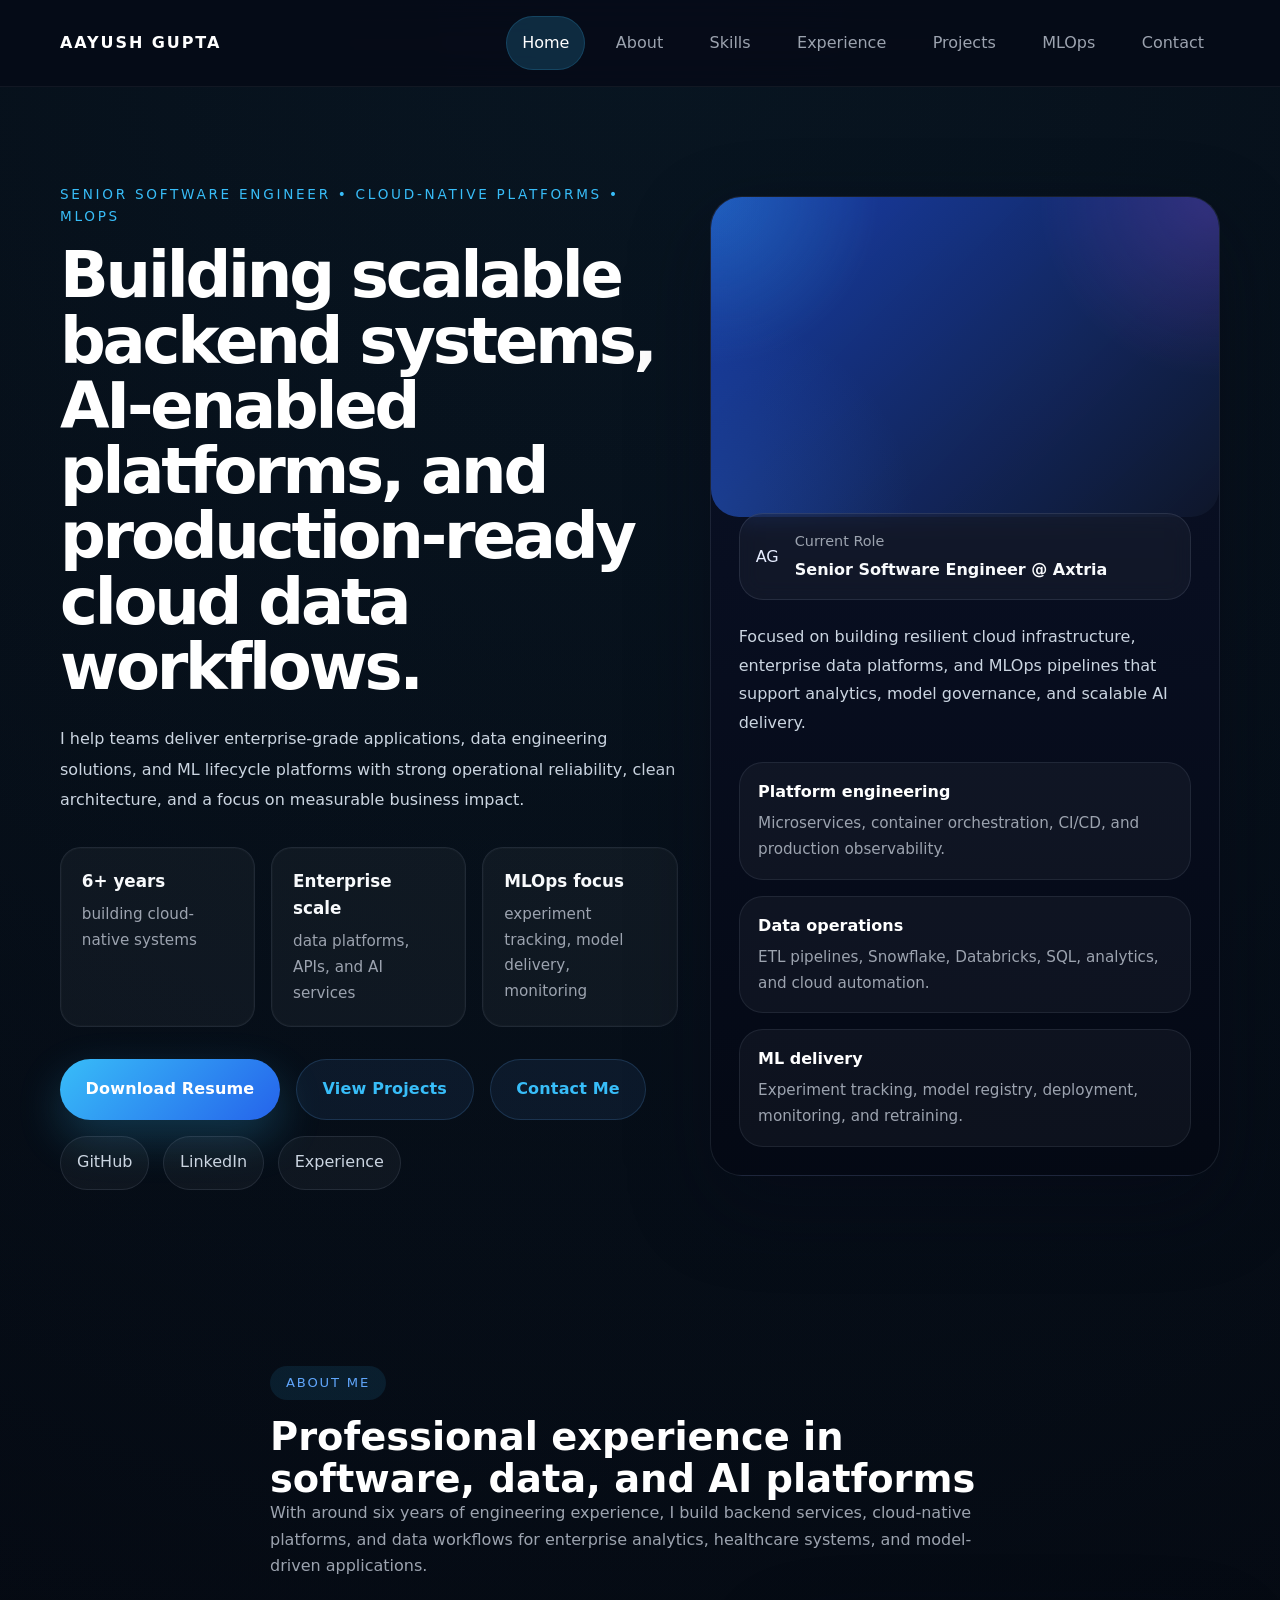
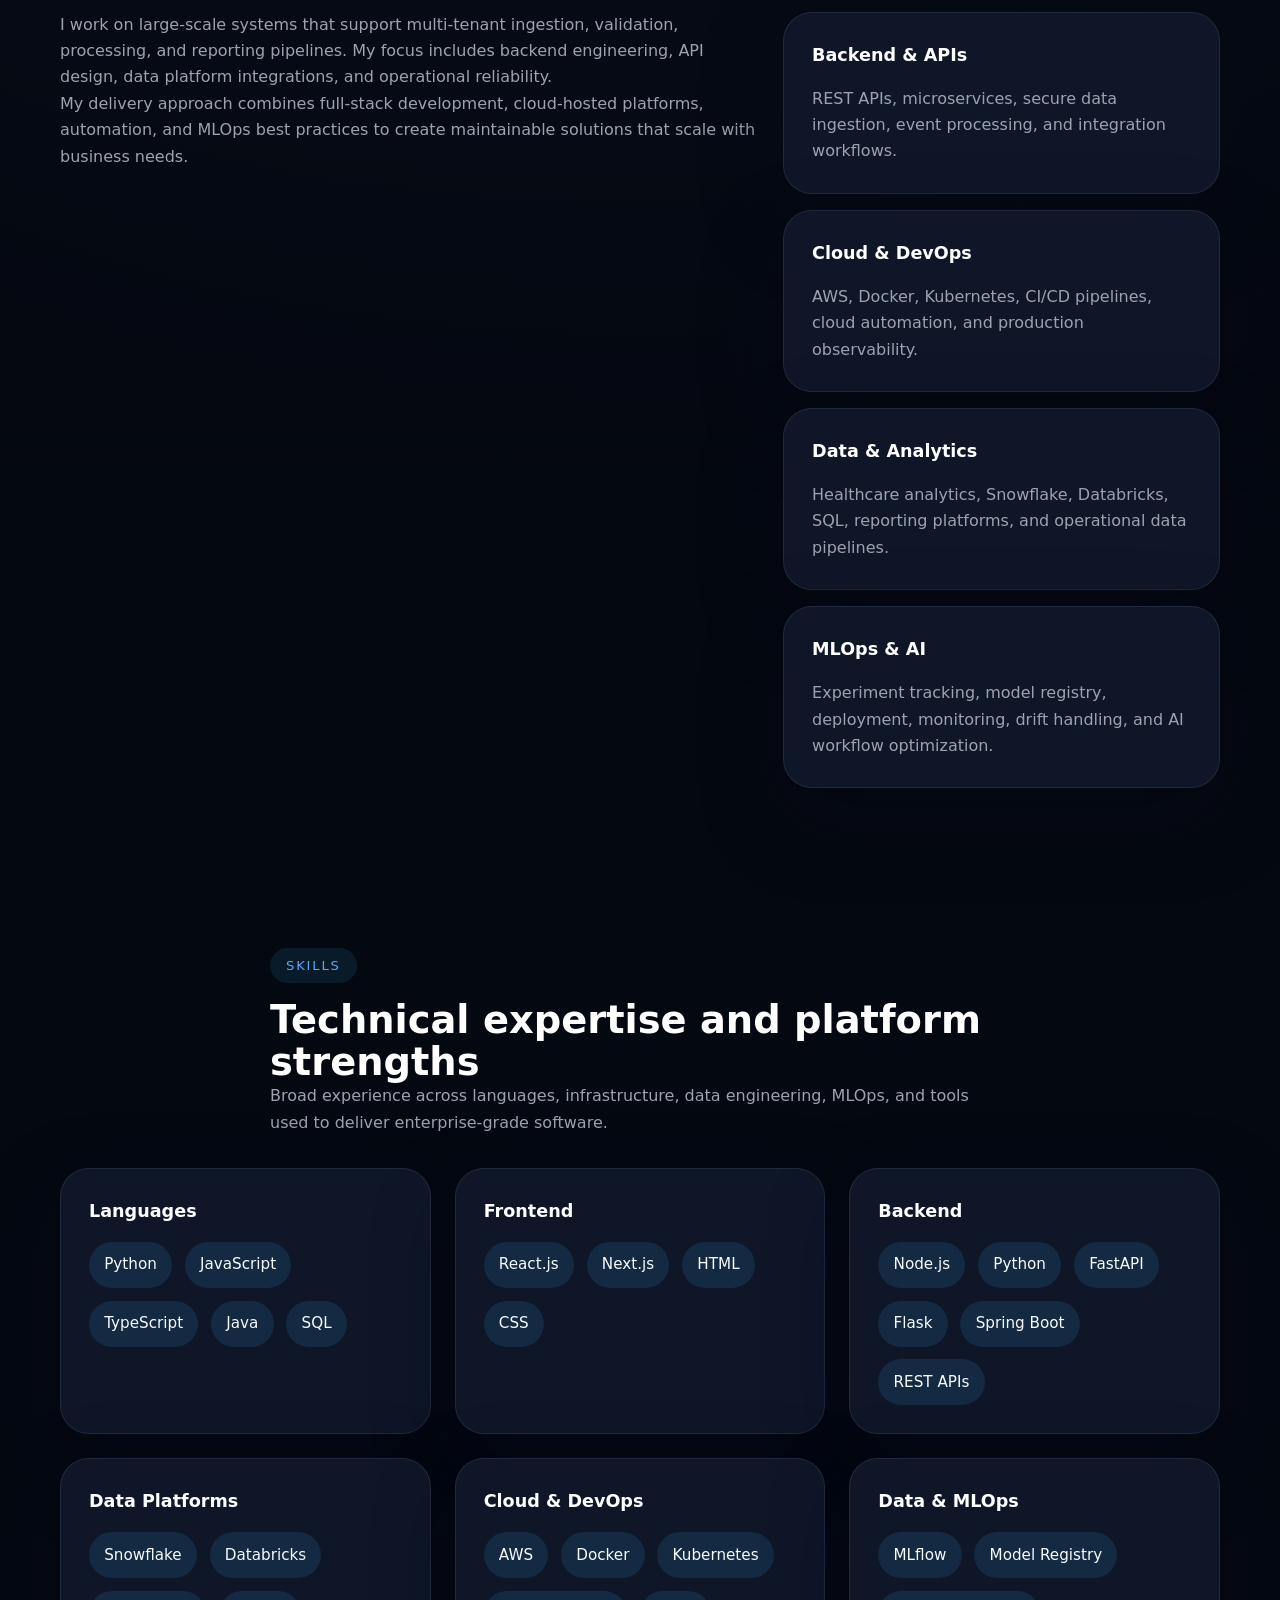
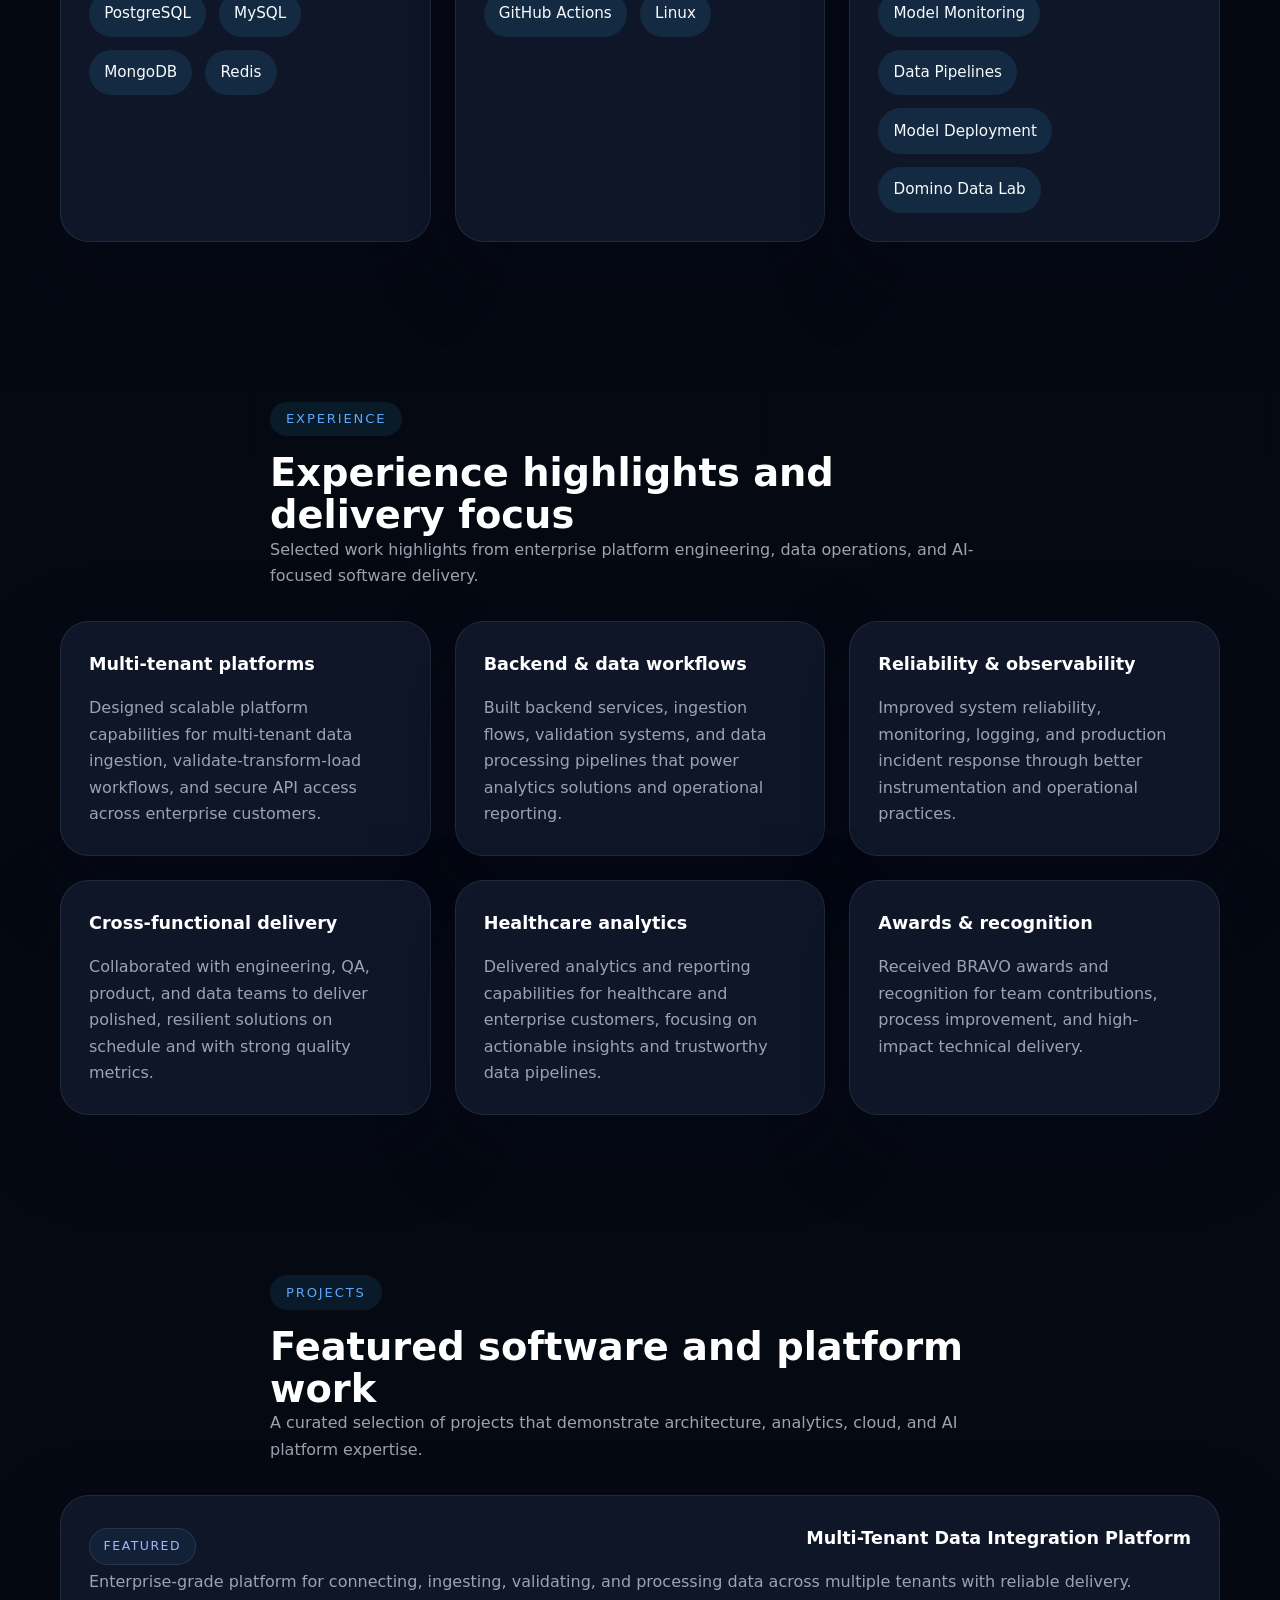
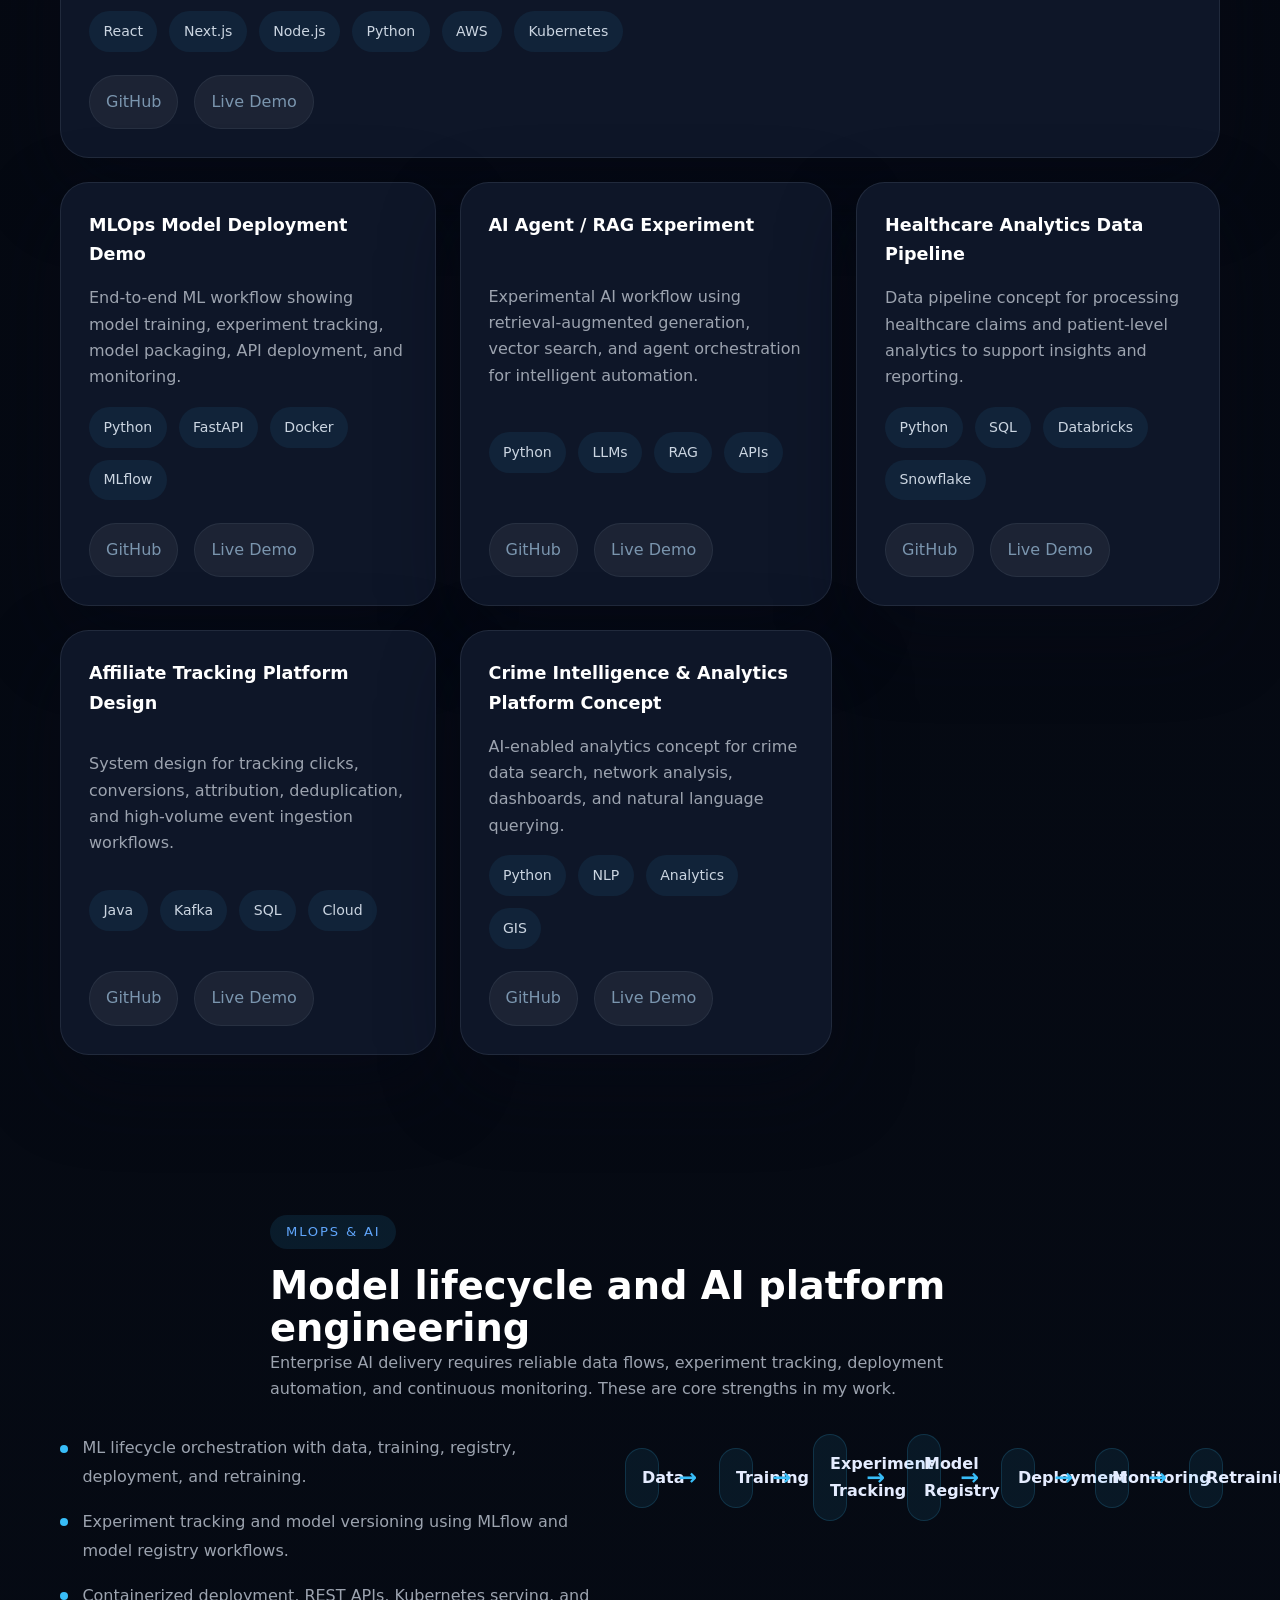
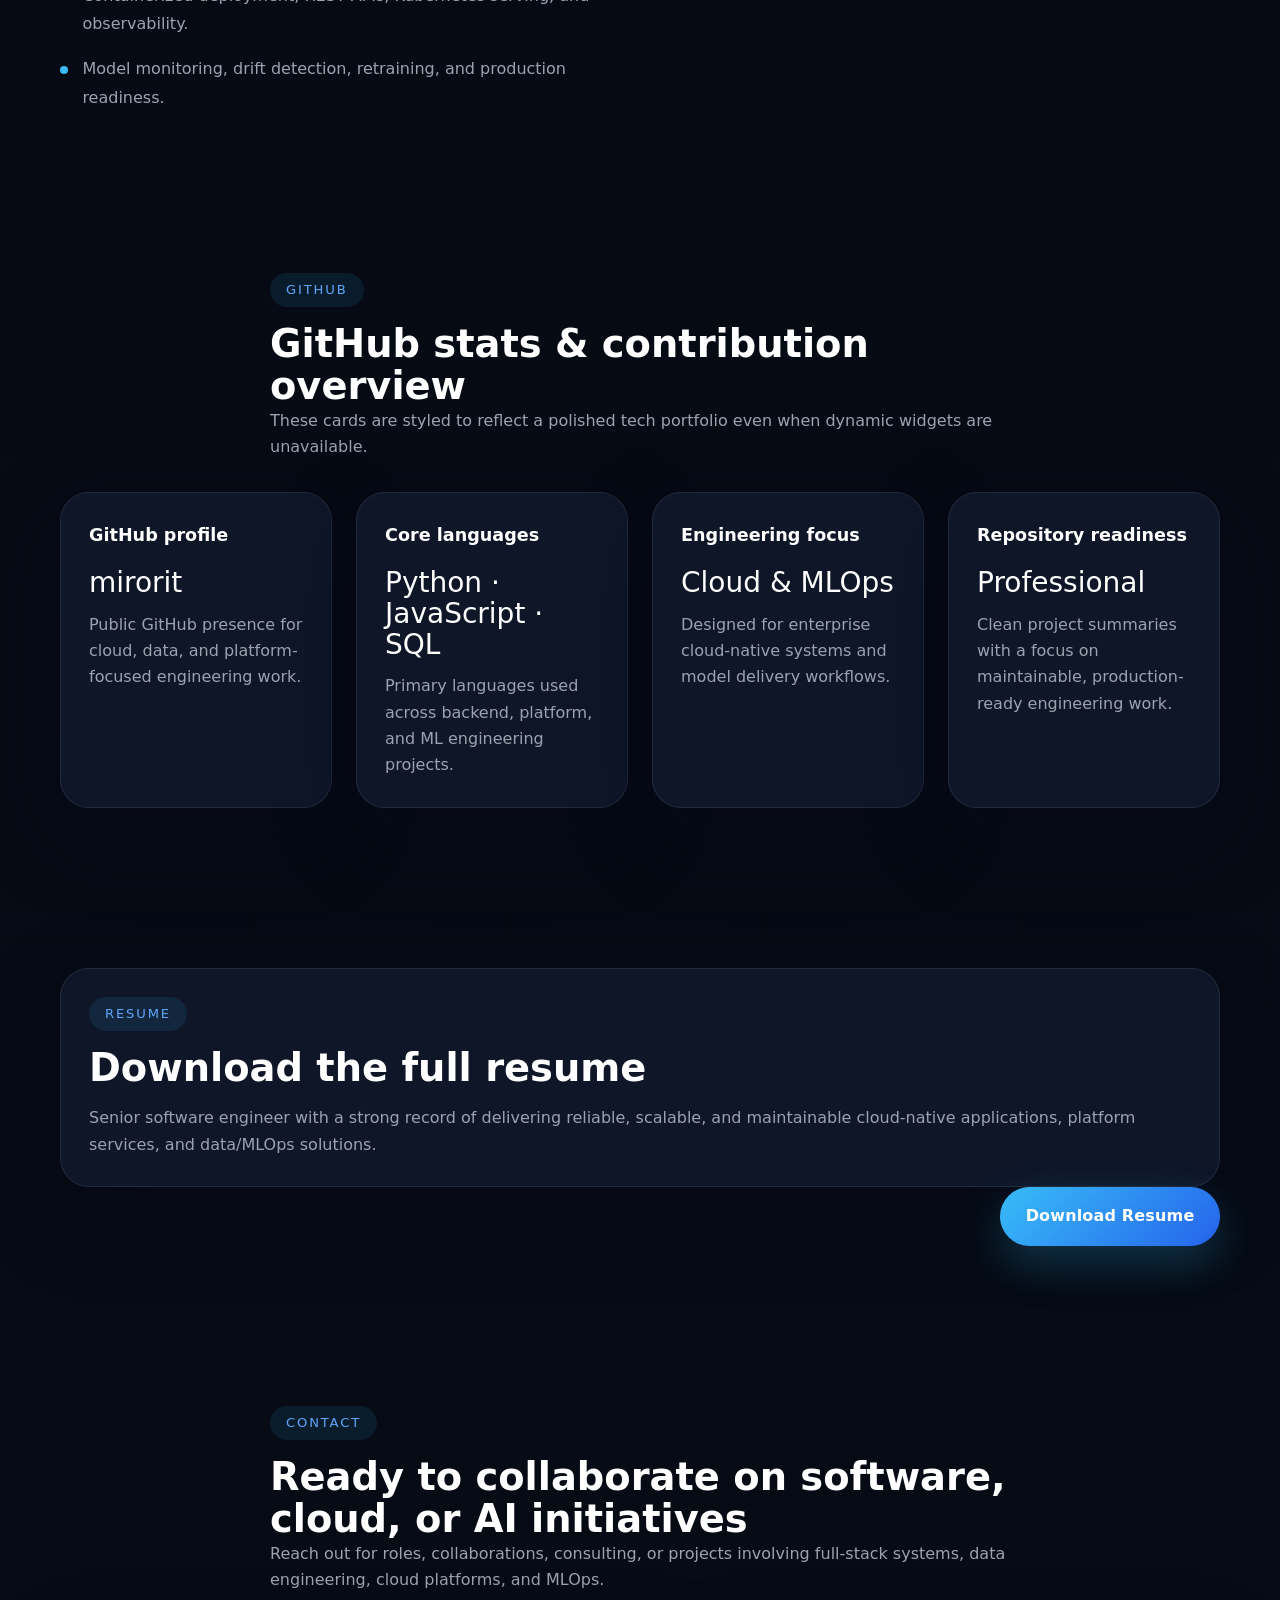
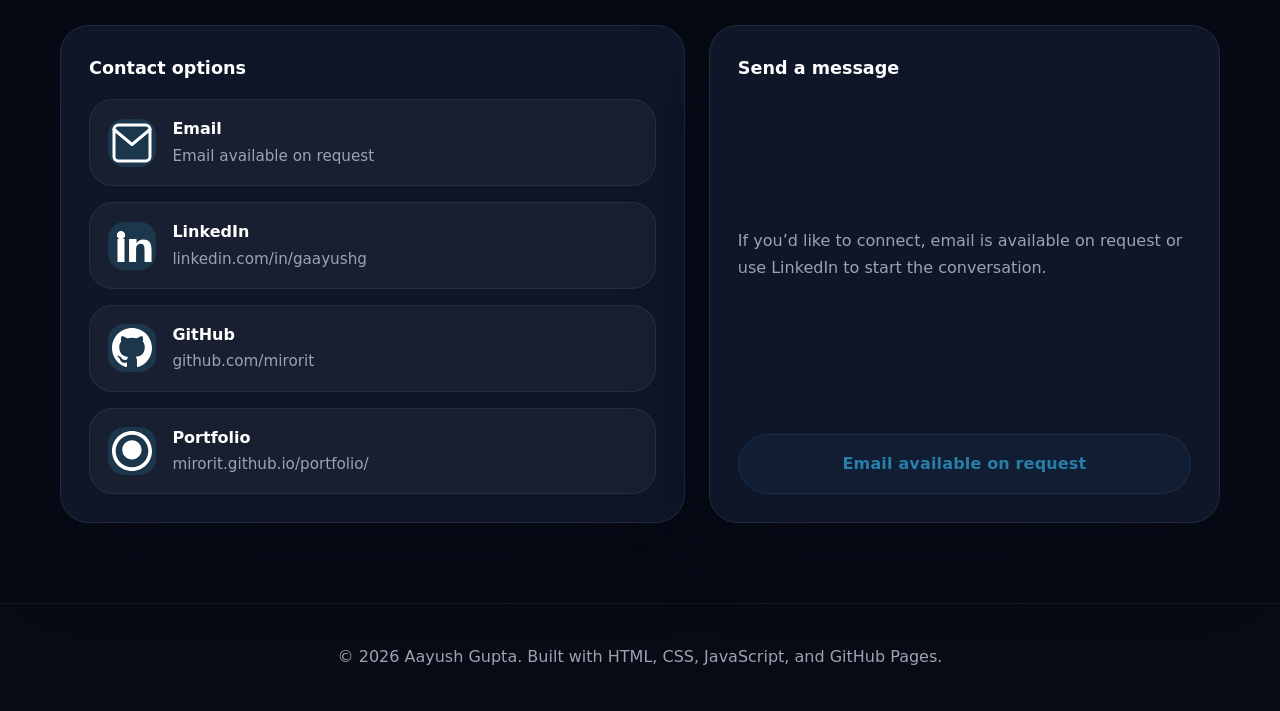
==== commit 098eb309: "updates" ====
--- a/index.html
+++ b/index.html
@@ -3,8 +3,18 @@
 <head>
   <meta charset="UTF-8" />
   <meta name="viewport" content="width=device-width, initial-scale=1.0" />
-  <title>Aayush Gupta | Senior Software Engineer, Cloud-Native Platform Engineer</title>
-  <meta name="description" content="Aayush Gupta - Senior Software Engineer specializing in full-stack development, cloud-native platforms, data engineering, and MLOps." />
+  <title>Aayush Gupta | Senior Software Engineer</title>
+  <meta name="description" content="Senior Software Engineer specializing in full-stack development, backend systems, cloud-native platforms, data engineering, MLOps, and AI platforms." />
+  <meta name="author" content="Aayush Gupta" />
+  <meta property="og:title" content="Aayush Gupta | Senior Software Engineer" />
+  <meta property="og:description" content="Senior Software Engineer specializing in full-stack development, backend systems, cloud-native platforms, data engineering, MLOps, and AI platforms." />
+  <meta property="og:type" content="website" />
+  <meta property="og:url" content="https://mirorit.github.io/portfolio/" />
+  <meta name="twitter:card" content="summary" />
+  <meta name="twitter:title" content="Aayush Gupta | Senior Software Engineer" />
+  <meta name="twitter:description" content="Senior Software Engineer specializing in full-stack development, backend systems, cloud-native platforms, data engineering, MLOps, and AI platforms." />
+  <link rel="canonical" href="https://mirorit.github.io/portfolio/" />
+  <meta name="theme-color" content="#050a13" />
   <link rel="stylesheet" href="styles.css" />
 </head>
 <body>
@@ -49,23 +59,23 @@
             </div>
 
             <div class="hero-actions">
-              <a class="button primary" href="assets/resume/Aayush_Gupta_Resume.pdf" target="_blank" rel="noreferrer">Download Resume</a>
+              <a class="button primary" href="assets/resume/Aayush_Gupta_Resume.pdf" target="_blank" rel="noopener noreferrer">Download Resume</a>
               <a class="button secondary" href="#projects">View Projects</a>
               <a class="button secondary" href="#contact">Contact Me</a>
             </div>
 
             <div class="hero-links">
-              <a class="social-pill" href="https://github.com/mirorit" target="_blank" rel="noreferrer">GitHub</a>
-              <a class="social-pill" href="https://www.linkedin.com/in/gaayushg/" target="_blank" rel="noreferrer">LinkedIn</a>
+              <a class="social-pill" href="https://github.com/mirorit" target="_blank" rel="noopener noreferrer">GitHub</a>
+              <a class="social-pill" href="https://www.linkedin.com/in/gaayushg/" target="_blank" rel="noopener noreferrer">LinkedIn</a>
               <a class="social-pill" href="#experience">Experience</a>
             </div>
           </div>
 
           <aside class="hero-card hero-panel" data-animate>
-            <img src="assets/images/banner-placeholder.png" alt="Professional banner illustration" class="hero-banner" />
+            <div class="hero-banner" role="img" aria-label="Abstract brand graphic for Aayush Gupta"></div>
             <div class="hero-panel-body">
               <div class="hero-profile-card">
-                <img src="assets/images/profile-placeholder.png" alt="Aayush Gupta profile placeholder" class="profile-image" />
+                <div class="profile-avatar" aria-hidden="true">AG</div>
                 <div>
                   <p class="label">Current Role</p>
                   <p class="value">Senior Software Engineer @ Axtria</p>
@@ -251,8 +261,8 @@
               <span class="tech-tag">Kubernetes</span>
             </div>
             <div class="project-links">
-              <a href="#" class="project-link">GitHub</a>
-              <a href="#" class="project-link">Live Demo</a>
+              <span class="project-link disabled" aria-disabled="true">GitHub</span>
+              <span class="project-link disabled" aria-disabled="true">Live Demo</span>
             </div>
           </article>
           <article class="project-card" data-animate>
@@ -267,8 +277,8 @@
               <span class="tech-tag">MLflow</span>
             </div>
             <div class="project-links">
-              <a href="#" class="project-link">GitHub</a>
-              <a href="#" class="project-link">Live Demo</a>
+              <span class="project-link disabled" aria-disabled="true">GitHub</span>
+              <span class="project-link disabled" aria-disabled="true">Live Demo</span>
             </div>
           </article>
           <article class="project-card" data-animate>
@@ -283,8 +293,8 @@
               <span class="tech-tag">APIs</span>
             </div>
             <div class="project-links">
-              <a href="#" class="project-link">GitHub</a>
-              <a href="#" class="project-link">Live Demo</a>
+              <span class="project-link disabled" aria-disabled="true">GitHub</span>
+              <span class="project-link disabled" aria-disabled="true">Live Demo</span>
             </div>
           </article>
           <article class="project-card" data-animate>
@@ -299,8 +309,8 @@
               <span class="tech-tag">Snowflake</span>
             </div>
             <div class="project-links">
-              <a href="#" class="project-link">GitHub</a>
-              <a href="#" class="project-link">Live Demo</a>
+              <span class="project-link disabled" aria-disabled="true">GitHub</span>
+              <span class="project-link disabled" aria-disabled="true">Live Demo</span>
             </div>
           </article>
           <article class="project-card" data-animate>
@@ -315,8 +325,8 @@
               <span class="tech-tag">Cloud</span>
             </div>
             <div class="project-links">
-              <a href="#" class="project-link">GitHub</a>
-              <a href="#" class="project-link">Live Demo</a>
+              <span class="project-link disabled" aria-disabled="true">GitHub</span>
+              <span class="project-link disabled" aria-disabled="true">Live Demo</span>
             </div>
           </article>
           <article class="project-card" data-animate>
@@ -331,8 +341,8 @@
               <span class="tech-tag">GIS</span>
             </div>
             <div class="project-links">
-              <a href="#" class="project-link">GitHub</a>
-              <a href="#" class="project-link">Live Demo</a>
+              <span class="project-link disabled" aria-disabled="true">GitHub</span>
+              <span class="project-link disabled" aria-disabled="true">Live Demo</span>
             </div>
           </article>
         </div>
@@ -379,24 +389,24 @@
         </div>
         <div class="container stats-grid">
           <article class="stat-card" data-animate>
-            <h3>Profile</h3>
+            <h3>GitHub profile</h3>
             <p class="stat-value">mirorit</p>
-            <p class="stat-copy">Personal GitHub profile showcasing projects and engineering work.</p>
+            <p class="stat-copy">Public GitHub presence for cloud, data, and platform-focused engineering work.</p>
           </article>
           <article class="stat-card" data-animate>
-            <h3>Top Languages</h3>
-            <p class="stat-value">Python, JavaScript, SQL</p>
-            <p class="stat-copy">Primary languages used for data, backend, and web platform engineering.</p>
+            <h3>Core languages</h3>
+            <p class="stat-value">Python · JavaScript · SQL</p>
+            <p class="stat-copy">Primary languages used across backend, platform, and ML engineering projects.</p>
           </article>
           <article class="stat-card" data-animate>
-            <h3>Activity</h3>
-            <p class="stat-value">Consistent effort</p>
-            <p class="stat-copy">Regular contributions to projects and engineering work over time.</p>
+            <h3>Engineering focus</h3>
+            <p class="stat-value">Cloud & MLOps</p>
+            <p class="stat-copy">Designed for enterprise cloud-native systems and model delivery workflows.</p>
           </article>
           <article class="stat-card" data-animate>
-            <h3>Project focus</h3>
-            <p class="stat-value">Cloud & MLOps</p>
-            <p class="stat-copy">A portfolio emphasis on cloud-native systems, analytics, and deployed ML workflows.</p>
+            <h3>Repository readiness</h3>
+            <p class="stat-value">Professional</p>
+            <p class="stat-copy">Clean project summaries with a focus on maintainable, production-ready engineering work.</p>
           </article>
         </div>
       </section>
@@ -410,6 +420,7 @@
           </div>
           <div class="resume-actions">
             <a class="button primary" href="assets/resume/Aayush_Gupta_Resume.pdf" download="Aayush_Gupta_Resume.pdf">Download Resume</a>
+            <!-- TODO: Replace placeholder resume PDF at assets/resume/Aayush_Gupta_Resume.pdf with the actual resume file. -->
           </div>
         </div>
       </section>
@@ -421,19 +432,61 @@
           <p>Reach out for roles, collaborations, consulting, or projects involving full-stack systems, data engineering, cloud platforms, and MLOps.</p>
         </div>
         <div class="container contact-grid">
-          <article class="contact-card" data-animate>
-            <h3>Contact details</h3>
-            <ul class="contact-list">
-              <li>Email: <a href="mailto:hello@aayushgupta.dev">hello@aayushgupta.dev</a></li>
-              <li>LinkedIn: <a href="https://www.linkedin.com/in/gaayushg/" target="_blank" rel="noreferrer">linkedin.com/in/gaayushg</a></li>
-              <li>GitHub: <a href="https://github.com/mirorit" target="_blank" rel="noreferrer">github.com/mirorit</a></li>
-              <li>Portfolio: <a href="https://mirorit.github.io/aayush-gupta-portfolio/" target="_blank" rel="noreferrer">GitHub Pages URL</a></li>
-            </ul>
+          <article class="contact-card contact-details" data-animate>
+            <h3>Contact options</h3>
+            <div class="contact-items">
+              <div class="contact-item" aria-label="Email available on request">
+                <span class="contact-icon" aria-hidden="true">
+                  <svg viewBox="0 0 24 24" fill="none" xmlns="http://www.w3.org/2000/svg" aria-hidden="true">
+                    <path d="M3 5.25C3 4.007 4.007 3 5.25 3h13.5C19.993 3 21 4.007 21 5.25v13.5c0 1.243-1.007 2.25-2.25 2.25H5.25C4.007 21 3 19.993 3 18.75V5.25Z" stroke="currentColor" stroke-width="1.5" stroke-linecap="round" stroke-linejoin="round"/>
+                    <path d="M21 5.25 12 12.75 3 5.25" stroke="currentColor" stroke-width="1.5" stroke-linecap="round" stroke-linejoin="round"/>
+                  </svg>
+                </span>
+                <div>
+                  <p>Email</p>
+                  <span>Email available on request</span>
+                </div>
+              </div>
+              <!-- TODO: Confirm whether a public email address is available on LinkedIn before publishing email contact information. -->
+              <a class="contact-item" href="https://www.linkedin.com/in/gaayushg/" target="_blank" rel="noopener noreferrer" aria-label="Visit LinkedIn profile">
+                <span class="contact-icon" aria-hidden="true">
+                  <svg viewBox="0 0 24 24" fill="none" xmlns="http://www.w3.org/2000/svg" aria-hidden="true">
+                    <path d="M4.75 8.5h3.5V20h-3.5V8.5ZM6.5 4.5a2.083 2.083 0 1 1 0 4.166 2.083 2.083 0 0 1 0-4.166Zm4.417 4h3.337v2.083h.048c.465-.88 1.603-1.812 3.297-1.812 3.526 0 4.167 2.323 4.167 5.344V20h-3.5v-5.902c0-1.41-.026-3.223-1.963-3.223-1.964 0-2.265 1.533-2.265 3.115V20h-3.5V8.5Z" fill="currentColor"/>
+                  </svg>
+                </span>
+                <div>
+                  <p>LinkedIn</p>
+                  <span>linkedin.com/in/gaayushg</span>
+                </div>
+              </a>
+              <a class="contact-item" href="https://github.com/mirorit" target="_blank" rel="noopener noreferrer" aria-label="Visit GitHub profile">
+                <span class="contact-icon" aria-hidden="true">
+                  <svg viewBox="0 0 24 24" fill="none" xmlns="http://www.w3.org/2000/svg" aria-hidden="true">
+                    <path d="M12 2C6.48 2 2 6.48 2 12c0 4.42 2.865 8.166 6.839 9.489.5.092.683-.217.683-.483 0-.237-.009-.868-.014-1.703-2.782.605-3.369-1.342-3.369-1.342-.454-1.156-1.11-1.464-1.11-1.464-.909-.62.069-.608.069-.608 1.004.071 1.532 1.032 1.532 1.032.893 1.532 2.341 1.089 2.91.833.091-.647.35-1.09.636-1.341-2.22-.252-4.555-1.11-4.555-4.944 0-1.091.39-1.984 1.03-2.683-.103-.253-.447-1.27.098-2.646 0 0 .84-.269 2.75 1.026A9.564 9.564 0 0 1 12 6.844c.85.004 1.705.115 2.504.338 1.909-1.296 2.747-1.025 2.747-1.025.546 1.377.202 2.393.1 2.646.64.699 1.028 1.592 1.028 2.683 0 3.846-2.338 4.688-4.565 4.935.359.309.678.92.678 1.855 0 1.338-.012 2.419-.012 2.747 0 .268.18.58.688.481C19.135 20.164 22 16.42 22 12c0-5.52-4.48-10-10-10Z" fill="currentColor"/>
+                  </svg>
+                </span>
+                <div>
+                  <p>GitHub</p>
+                  <span>github.com/mirorit</span>
+                </div>
+              </a>
+              <a class="contact-item" href="https://mirorit.github.io/portfolio/" target="_blank" rel="noopener noreferrer" aria-label="Visit portfolio site">
+                <span class="contact-icon" aria-hidden="true">
+                  <svg viewBox="0 0 24 24" fill="none" xmlns="http://www.w3.org/2000/svg" aria-hidden="true">
+                    <path d="M12 2C6.477 2 2 6.477 2 12s4.477 10 10 10 10-4.477 10-10S17.523 2 12 2Zm0 18.167c-4.51 0-8.167-3.657-8.167-8.167 0-4.51 3.657-8.167 8.167-8.167 4.51 0 8.167 3.657 8.167 8.167 0 4.51-3.657 8.167-8.167 8.167Zm-.042-13.583c-2.67 0-4.833 2.164-4.833 4.833 0 2.67 2.163 4.833 4.833 4.833 2.67 0 4.833-2.163 4.833-4.833 0-2.669-2.163-4.833-4.833-4.833Z" fill="currentColor"/>
+                  </svg>
+                </span>
+                <div>
+                  <p>Portfolio</p>
+                  <span>mirorit.github.io/portfolio/</span>
+                </div>
+              </a>
+            </div>
           </article>
           <article class="contact-card form-card" data-animate>
             <h3>Send a message</h3>
-            <p>If you’d like to connect, send a note via email or LinkedIn. This portfolio is static, so the fastest way to reach me is through email.</p>
-            <a class="button secondary" href="mailto:hello@aayushgupta.dev">Email Me</a>
+            <p>If you’d like to connect, email is available on request or use LinkedIn to start the conversation.</p>
+            <button class="button secondary disabled" type="button" aria-disabled="true">Email available on request</button>
           </article>
         </div>
       </section>
--- a/styles.css
+++ b/styles.css
@@ -275,6 +275,13 @@
   transform: translateY(-2px);
 }
 
+.button.disabled,
+button[aria-disabled="true"] {
+  opacity: 0.62;
+  cursor: not-allowed;
+  transform: none;
+}
+
 .primary {
   color: #ffffff;
   background: linear-gradient(135deg, #38bdf8 0%, #2563eb 100%);
@@ -321,10 +328,20 @@
 
 .hero-banner {
   width: 100%;
-  display: block;
-  aspect-ratio: 4 / 3;
-  object-fit: cover;
-  min-height: 280px;
+  min-height: 320px;
+  border-radius: 1.75rem;
+  background: radial-gradient(circle at top left, rgba(56, 189, 248, 0.26), transparent 28%),
+    linear-gradient(135deg, rgba(29, 78, 216, 0.75), rgba(15, 23, 42, 0.95));
+  position: relative;
+  overflow: hidden;
+}
+
+.hero-banner::after {
+  content: "";
+  position: absolute;
+  inset: 0;
+  background: radial-gradient(circle at top right, rgba(168, 85, 247, 0.22), transparent 30%),
+    radial-gradient(circle at bottom left, rgba(59, 130, 246, 0.18), transparent 34%);
 }
 
 .hero-panel-body {
@@ -567,6 +584,68 @@
   transform: translateY(-1px);
 }
 
+.contact-details {
+  padding: 1.75rem;
+}
+
+.contact-items {
+  display: grid;
+  gap: 1rem;
+}
+
+.contact-item {
+  display: flex;
+  gap: 1rem;
+  align-items: center;
+  padding: 1rem 1.15rem;
+  border-radius: 1.5rem;
+  background: rgba(255, 255, 255, 0.04);
+  border: 1px solid rgba(148, 163, 184, 0.12);
+  transition: transform var(--transition), background var(--transition), border-color var(--transition);
+}
+
+.contact-item:hover,
+.contact-item:focus-visible {
+  transform: translateY(-1px);
+  background: rgba(56, 189, 248, 0.12);
+  border-color: rgba(56, 189, 248, 0.2);
+}
+
+.contact-icon {
+  display: inline-flex;
+  align-items: center;
+  justify-content: center;
+  width: 3rem;
+  height: 3rem;
+  border-radius: 1rem;
+  background: rgba(56, 189, 248, 0.14);
+  color: #ffffff;
+  flex-shrink: 0;
+}
+
+.contact-item div p {
+  margin: 0;
+  font-weight: 700;
+  color: #ffffff;
+}
+
+.contact-item div span {
+  color: var(--muted);
+  font-size: 0.95rem;
+}
+
+.project-link.disabled {
+  display: inline-flex;
+  align-items: center;
+  padding: 0.82rem 1rem;
+  border-radius: 999px;
+  background: rgba(255, 255, 255, 0.06);
+  border: 1px solid rgba(148, 163, 184, 0.1);
+  color: rgba(136, 165, 191, 0.88);
+  cursor: default;
+  pointer-events: none;
+}
+
 .mlops-grid {
   grid-template-columns: 1fr 1.1fr;
   align-items: start;
